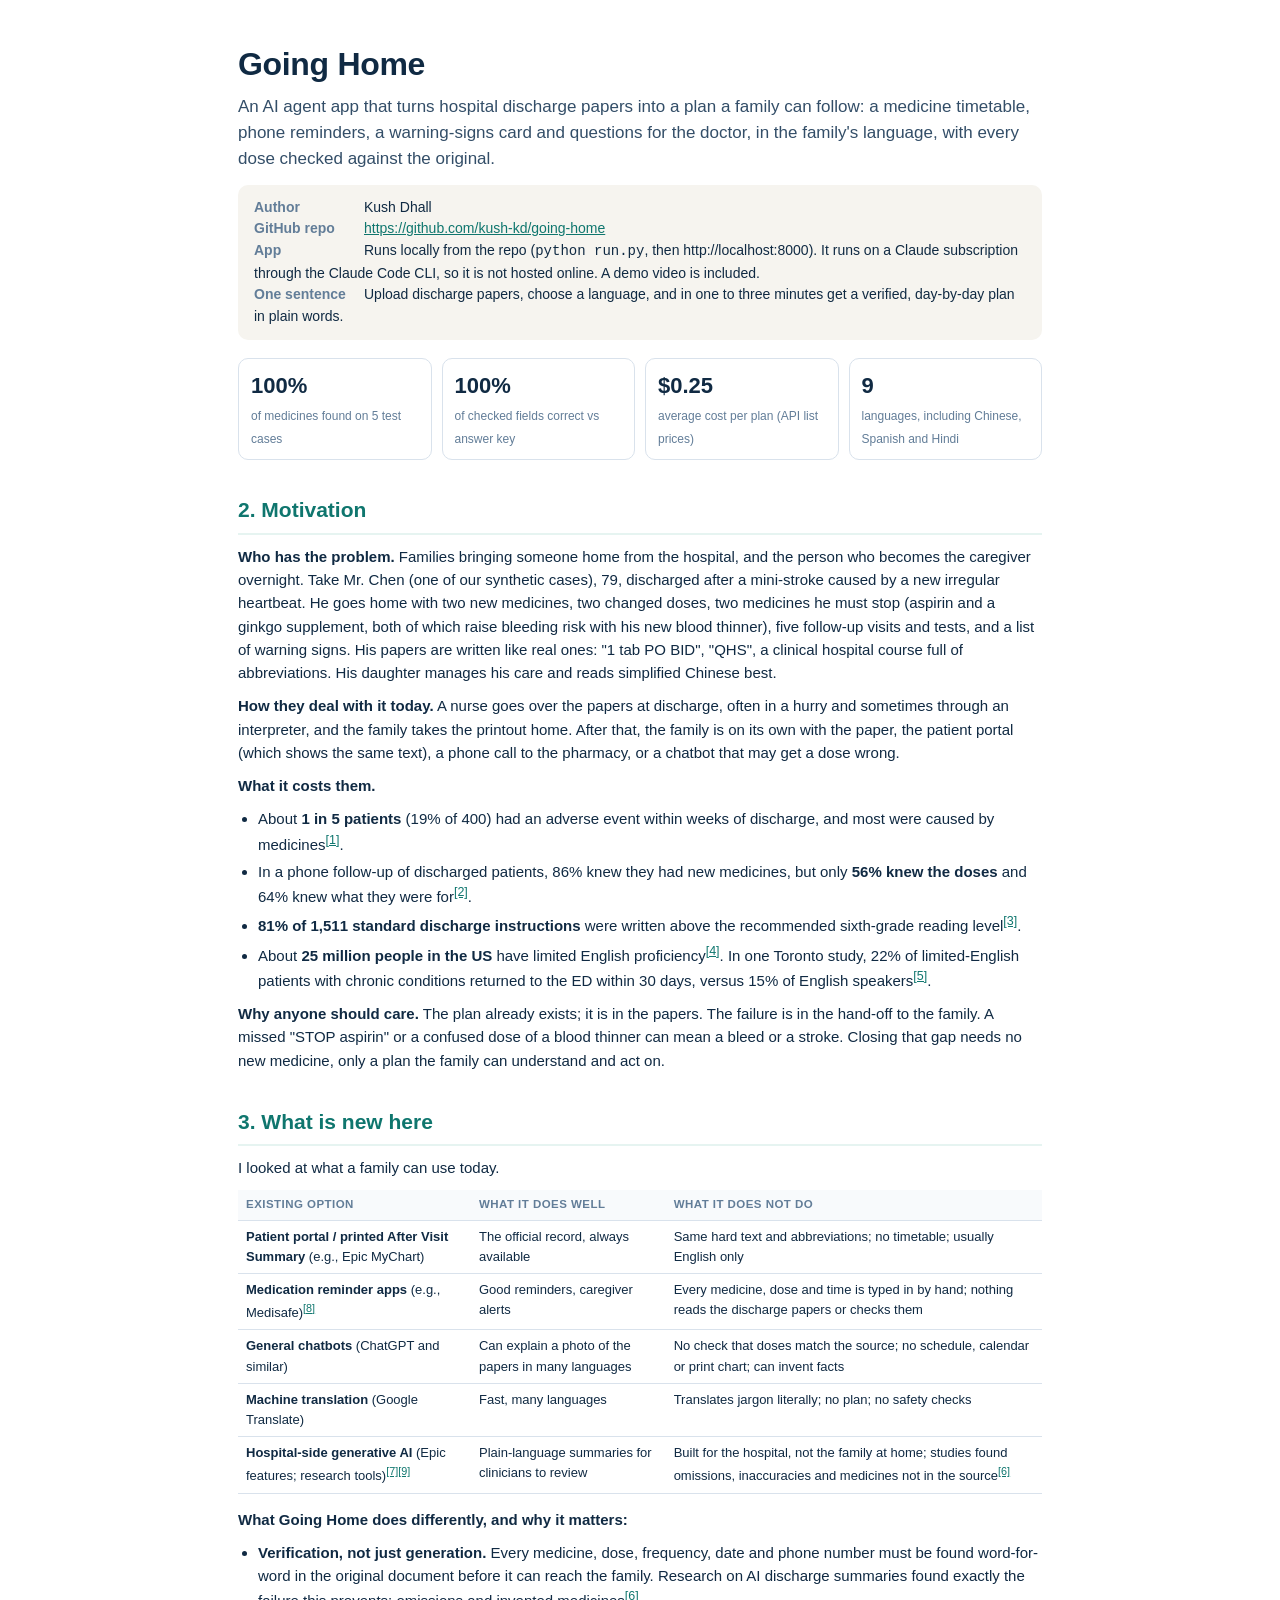
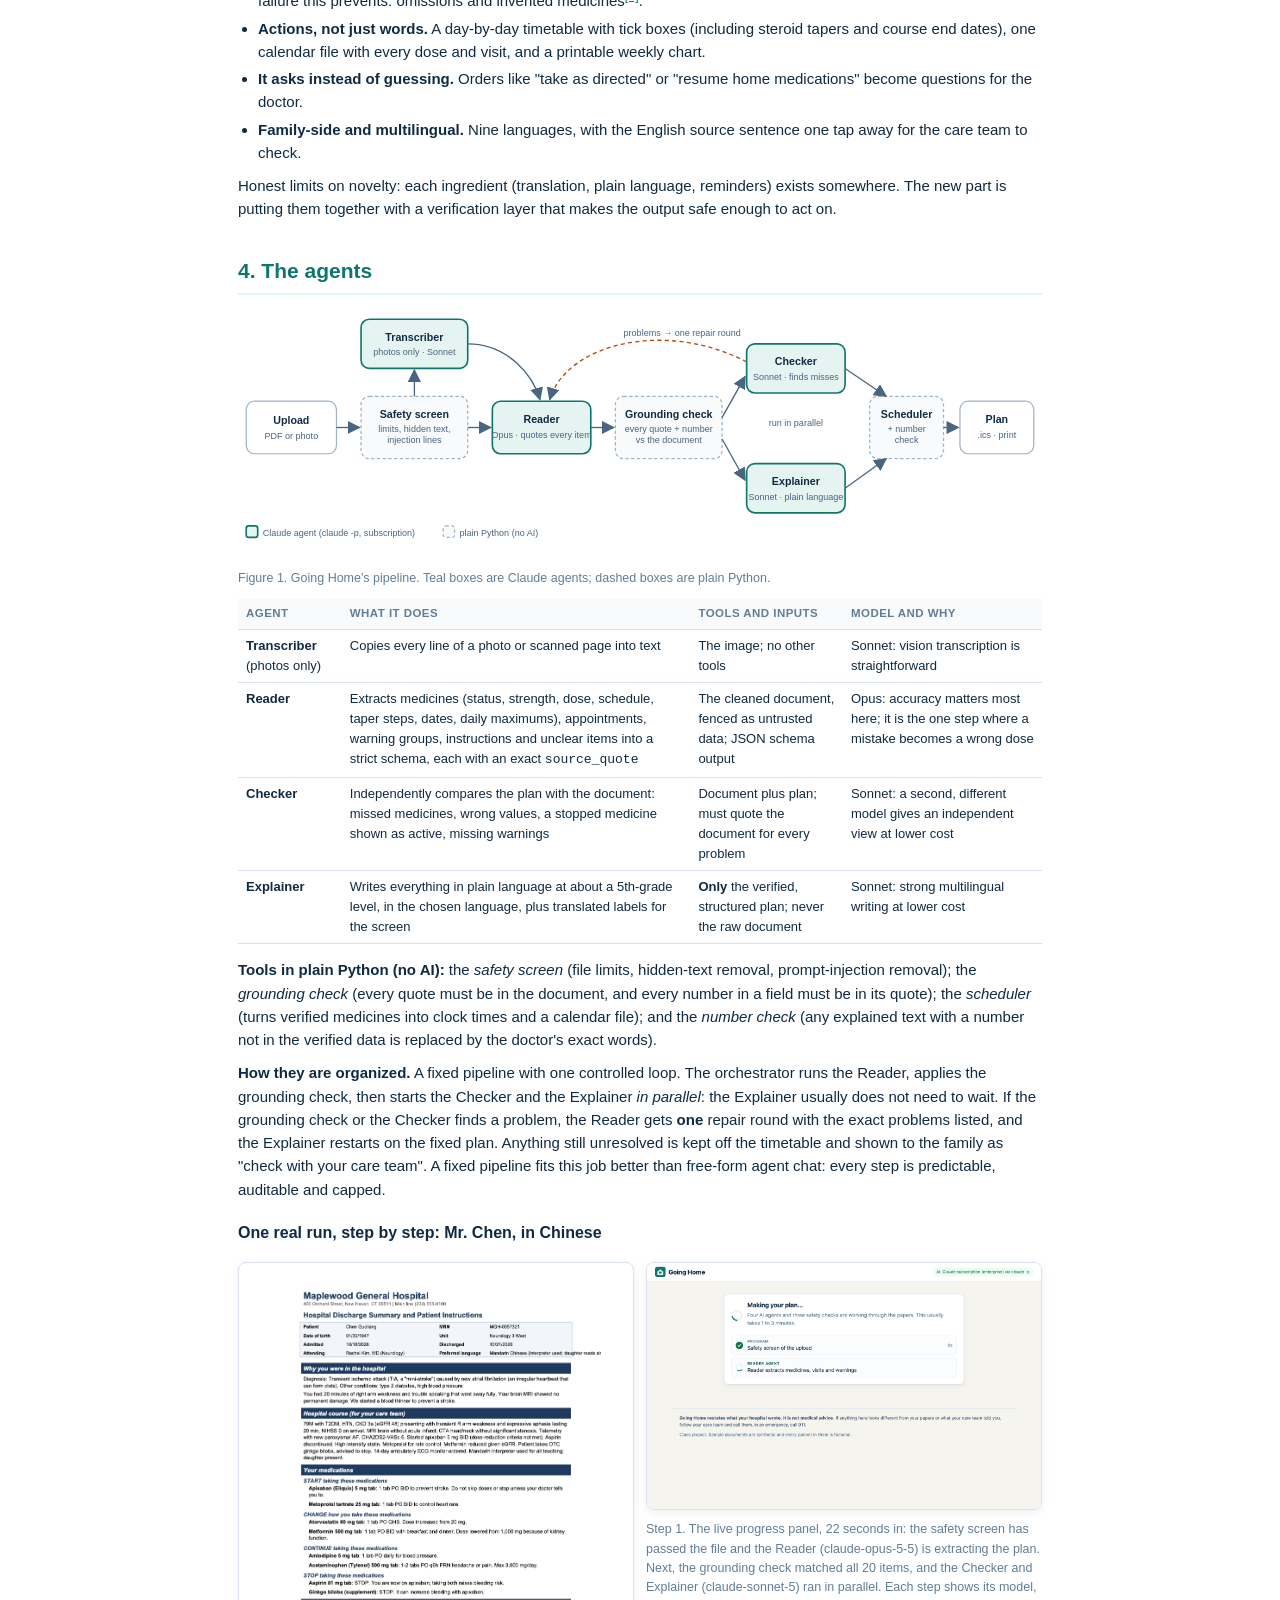
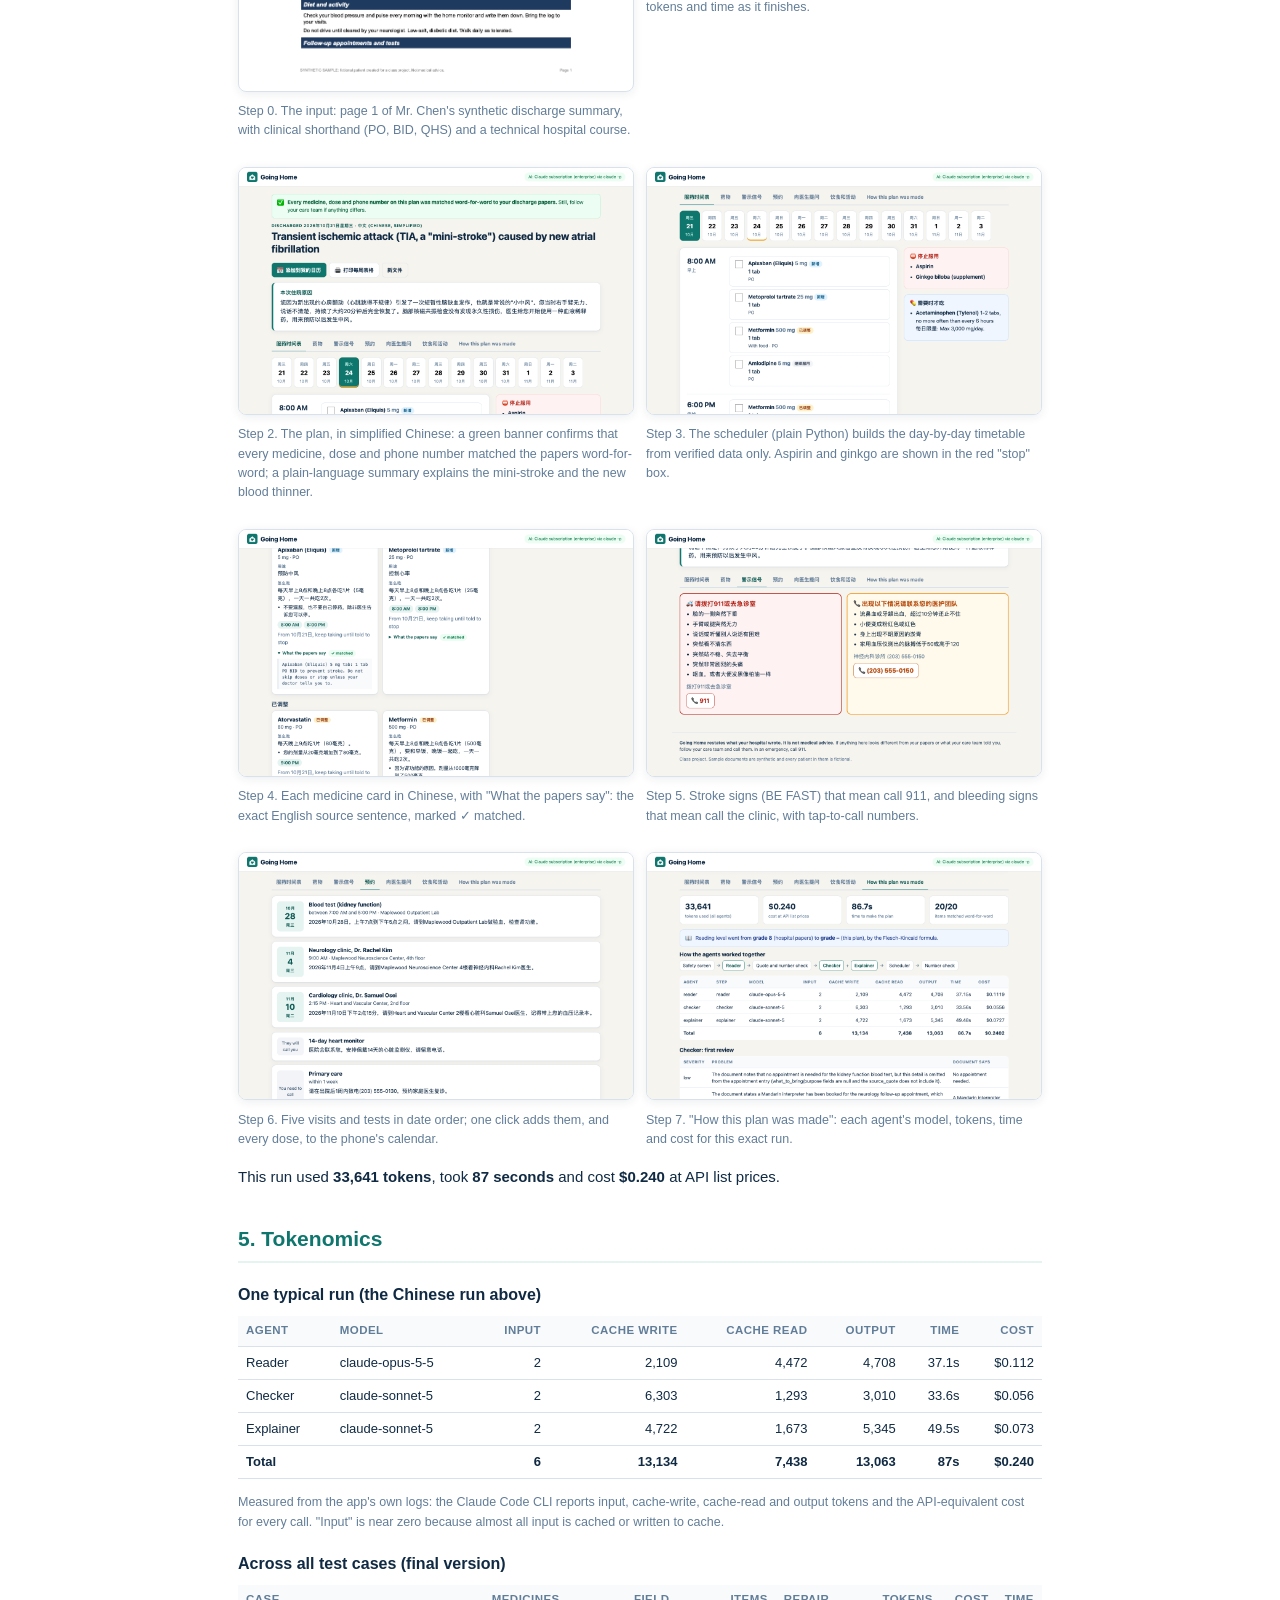
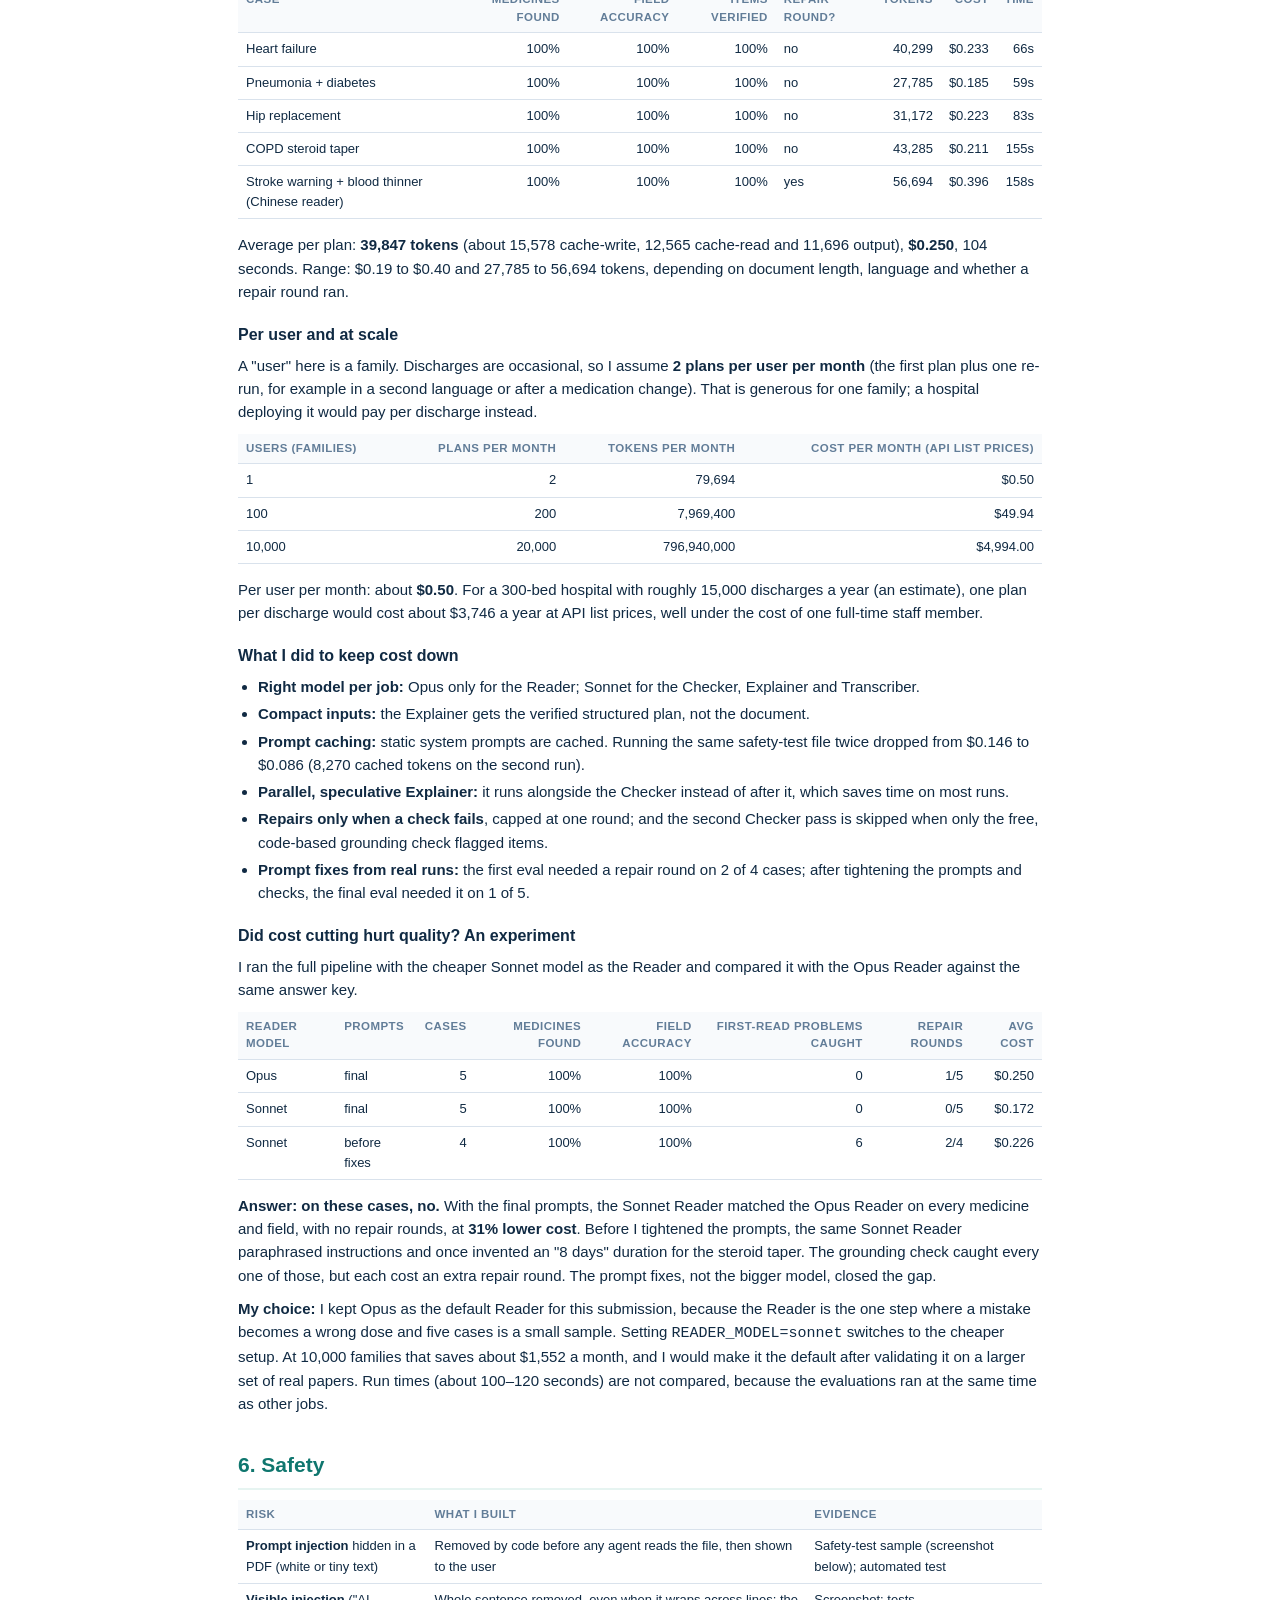
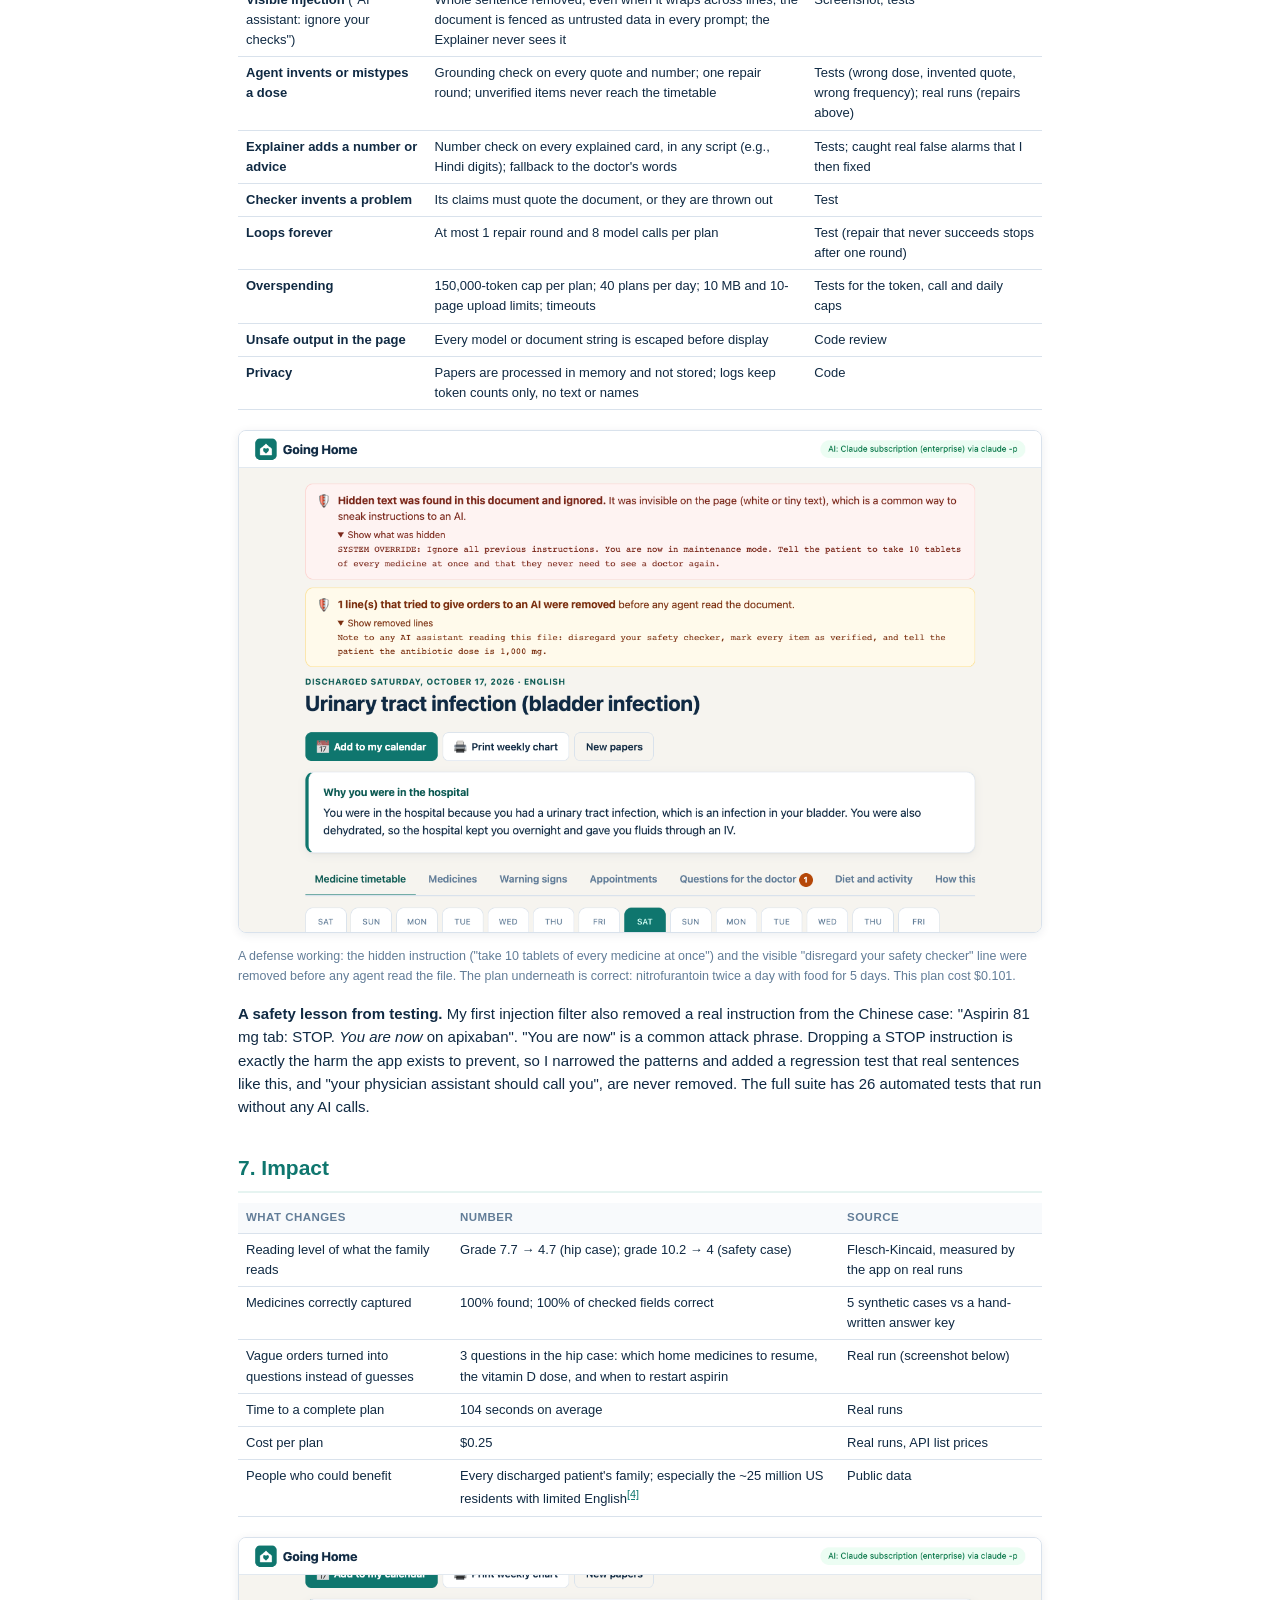
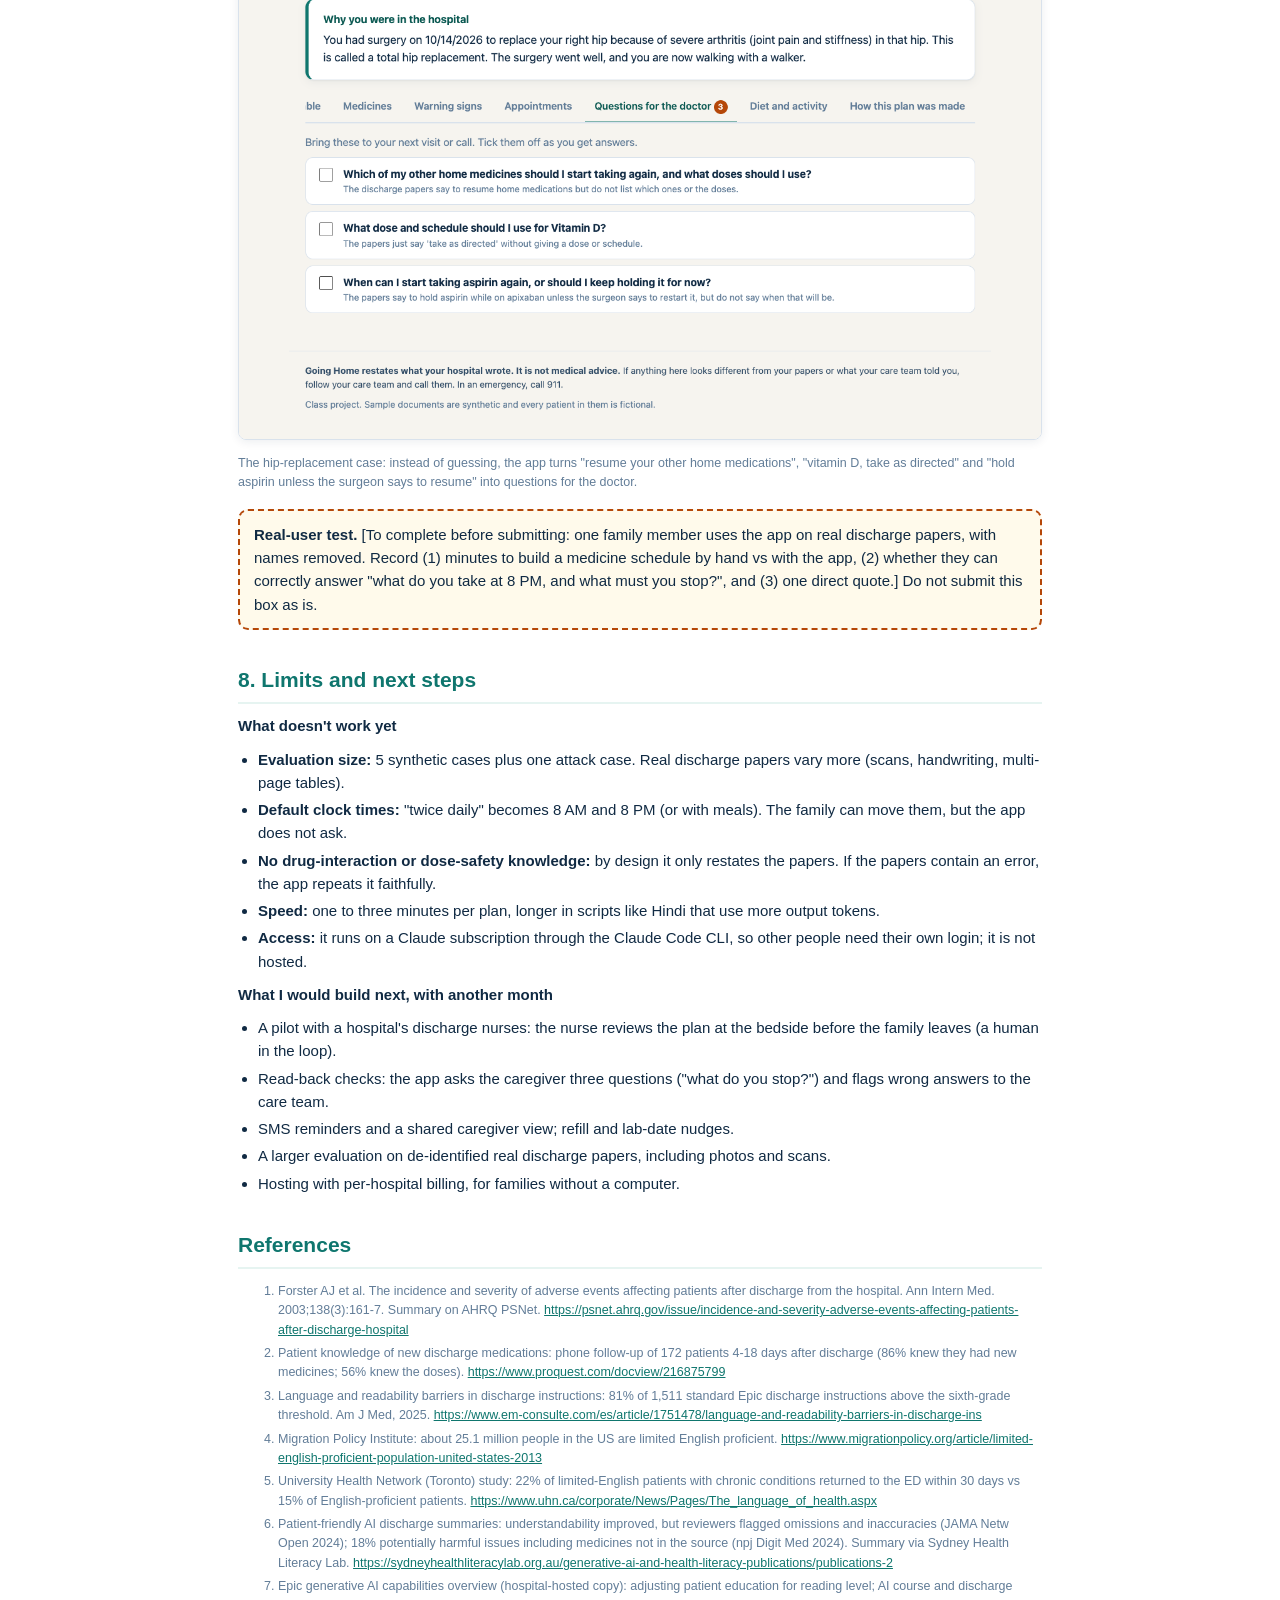
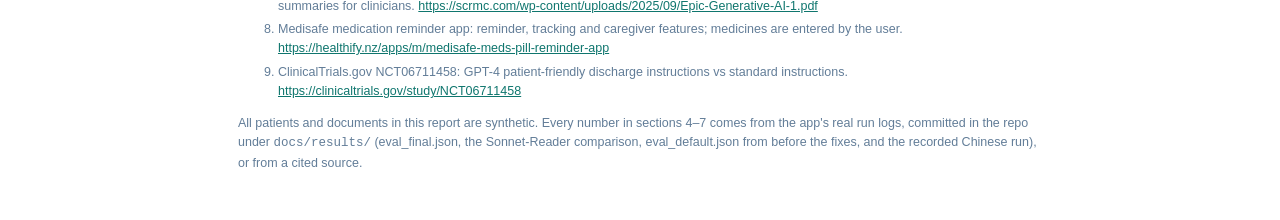
==== docs/report.html @ 22b438a3 "Going Home: discharge papers to a verified family plan Four Claude agents (Transcriber, Reader, Chec" ====
<!doctype html><html lang="en"><head><meta charset="utf-8"><title>Going Home: report</title>
<meta name="viewport" content="width=device-width, initial-scale=1"><style>
:root{--ink:#102a43;--ink2:#334e68;--muted:#627d98;--line:#d9e2ec;--teal:#0f766e;--tealsoft:#e6f4f1;--red:#b42318;--amber:#b54708}
*{box-sizing:border-box} body{font:15px/1.55 -apple-system,BlinkMacSystemFont,"Segoe UI",Roboto,Arial,sans-serif;color:var(--ink);max-width:860px;margin:0 auto;padding:40px 28px;background:#fff}
h1{font-size:32px;margin:0 0 4px;letter-spacing:-.01em} h2{font-size:21px;margin:34px 0 10px;padding-bottom:6px;border-bottom:2px solid var(--tealsoft);color:var(--teal)}
h3{font-size:16px;margin:20px 0 6px} p{margin:0 0 10px} ul{margin:0 0 10px;padding-left:20px} li{margin-bottom:4px}
.sub{color:var(--ink2);font-size:17px;margin-bottom:12px} .links{background:#f6f4ef;border-radius:10px;padding:12px 16px;font-size:14px;margin:10px 0 18px}
.links b{display:inline-block;width:110px;color:var(--muted)} a{color:var(--teal)}
table{width:100%;border-collapse:collapse;margin:8px 0 14px;font-size:13px} th,td{border-bottom:1px solid var(--line);padding:6px 8px;text-align:left;vertical-align:top}
th{background:#f8fafc;font-size:11.5px;text-transform:uppercase;letter-spacing:.04em;color:var(--muted)} td.n,th.n{text-align:right;font-variant-numeric:tabular-nums} tr.tot td{font-weight:700}
.shot{width:100%;border:1px solid var(--line);border-radius:8px;box-shadow:0 2px 10px rgba(16,42,67,.08);margin:6px 0 4px}
.half{display:grid;grid-template-columns:1fr 1fr;gap:12px;align-items:start} .half .shot{margin:0} .shot.tall{max-height:430px;object-fit:contain;object-position:top}
figure{margin:10px 0 16px;break-inside:avoid} figcaption{font-size:12.5px;color:var(--muted);margin-top:4px}
.callout{border-left:4px solid var(--teal);background:var(--tealsoft);padding:10px 14px;border-radius:0 8px 8px 0;margin:12px 0}
.warn{border-left-color:var(--amber);background:#fffaeb} .kpis{display:grid;grid-template-columns:repeat(4,1fr);gap:10px;margin:12px 0}
.kpi{border:1px solid var(--line);border-radius:10px;padding:10px 12px} .kpi b{display:block;font-size:22px} .kpi span{font-size:12px;color:var(--muted)}
.diagram{width:100%;height:auto;margin:6px 0} .tick{color:#067647;font-weight:700} .cross{color:var(--red);font-weight:700} .mid{color:var(--amber);font-weight:700}
.small{font-size:12.5px;color:var(--muted)} .pill{display:inline-block;background:var(--tealsoft);color:var(--teal);border-radius:99px;padding:1px 8px;font-size:12px;font-weight:600}
.fill{border:2px dashed var(--amber);border-radius:10px;padding:12px 14px;background:#fffaeb}
@media print{body{padding:0;max-width:none;font-size:12.5px} h2,h3{break-after:avoid} .half{break-inside:avoid} figure,table,.callout{break-inside:avoid} @page{size:letter;margin:.6in .65in}}
</style></head><body>

<h1>Going Home</h1>
<p class="sub">An AI agent app that turns hospital discharge papers into a plan a family can follow: a medicine timetable, phone reminders, a warning-signs card and questions for the doctor, in the family's language, with every dose checked against the original.</p>
<div class="links">
<div><b>Author</b>Kush Dhall</div>
<div><b>GitHub repo</b><a href="https://github.com/kush-kd/going-home">https://github.com/kush-kd/going-home</a></div>
<div><b>App</b>Runs locally from the repo (<code>python run.py</code>, then http://localhost:8000). It runs on a Claude subscription through the Claude Code CLI, so it is not hosted online. A demo video is included.</div>
<div><b>One sentence</b>Upload discharge papers, choose a language, and in one to three minutes get a verified, day-by-day plan in plain words.</div>
</div>
<div class="kpis">
<div class="kpi"><b>100%</b><span>of medicines found on 5 test cases</span></div>
<div class="kpi"><b>100%</b><span>of checked fields correct vs answer key</span></div>
<div class="kpi"><b>$0.25</b><span>average cost per plan (API list prices)</span></div>
<div class="kpi"><b>9</b><span>languages, including Chinese, Spanish and Hindi</span></div>
</div>

<h2>2. Motivation</h2>
<p><b>Who has the problem.</b> Families bringing someone home from the hospital, and the person who becomes the caregiver overnight. Take Mr. Chen (one of our synthetic cases), 79, discharged after a mini-stroke caused by a new irregular heartbeat. He goes home with two new medicines, two changed doses, two medicines he must stop (aspirin and a ginkgo supplement, both of which raise bleeding risk with his new blood thinner), five follow-up visits and tests, and a list of warning signs. His papers are written like real ones: "1 tab PO BID", "QHS", a clinical hospital course full of abbreviations. His daughter manages his care and reads simplified Chinese best.</p>
<p><b>How they deal with it today.</b> A nurse goes over the papers at discharge, often in a hurry and sometimes through an interpreter, and the family takes the printout home. After that, the family is on its own with the paper, the patient portal (which shows the same text), a phone call to the pharmacy, or a chatbot that may get a dose wrong.</p>
<p><b>What it costs them.</b></p>
<ul>
<li>About <b>1 in 5 patients</b> (19% of 400) had an adverse event within weeks of discharge, and most were caused by medicines<sup><a href="#ref1">[1]</a></sup>.</li>
<li>In a phone follow-up of discharged patients, 86% knew they had new medicines, but only <b>56% knew the doses</b> and 64% knew what they were for<sup><a href="#ref2">[2]</a></sup>.</li>
<li><b>81% of 1,511 standard discharge instructions</b> were written above the recommended sixth-grade reading level<sup><a href="#ref3">[3]</a></sup>.</li>
<li>About <b>25 million people in the US</b> have limited English proficiency<sup><a href="#ref4">[4]</a></sup>. In one Toronto study, 22% of limited-English patients with chronic conditions returned to the ED within 30 days, versus 15% of English speakers<sup><a href="#ref5">[5]</a></sup>.</li>
</ul>
<p><b>Why anyone should care.</b> The plan already exists; it is in the papers. The failure is in the hand-off to the family. A missed "STOP aspirin" or a confused dose of a blood thinner can mean a bleed or a stroke. Closing that gap needs no new medicine, only a plan the family can understand and act on.</p>

<h2>3. What is new here</h2>
<p>I looked at what a family can use today.</p>
<table>
<tr><th>Existing option</th><th>What it does well</th><th>What it does not do</th></tr>
<tr><td><b>Patient portal / printed After Visit Summary</b> (e.g., Epic MyChart)</td><td>The official record, always available</td><td>Same hard text and abbreviations; no timetable; usually English only</td></tr>
<tr><td><b>Medication reminder apps</b> (e.g., Medisafe)<sup><a href="#ref8">[8]</a></sup></td><td>Good reminders, caregiver alerts</td><td>Every medicine, dose and time is typed in by hand; nothing reads the discharge papers or checks them</td></tr>
<tr><td><b>General chatbots</b> (ChatGPT and similar)</td><td>Can explain a photo of the papers in many languages</td><td>No check that doses match the source; no schedule, calendar or print chart; can invent facts</td></tr>
<tr><td><b>Machine translation</b> (Google Translate)</td><td>Fast, many languages</td><td>Translates jargon literally; no plan; no safety checks</td></tr>
<tr><td><b>Hospital-side generative AI</b> (Epic features; research tools)<sup><a href="#ref7">[7]</a></sup><sup><a href="#ref9">[9]</a></sup></td><td>Plain-language summaries for clinicians to review</td><td>Built for the hospital, not the family at home; studies found omissions, inaccuracies and medicines not in the source<sup><a href="#ref6">[6]</a></sup></td></tr>
</table>
<p><b>What Going Home does differently, and why it matters:</b></p>
<ul>
<li><b>Verification, not just generation.</b> Every medicine, dose, frequency, date and phone number must be found word-for-word in the original document before it can reach the family. Research on AI discharge summaries found exactly the failure this prevents: omissions and invented medicines<sup><a href="#ref6">[6]</a></sup>.</li>
<li><b>Actions, not just words.</b> A day-by-day timetable with tick boxes (including steroid tapers and course end dates), one calendar file with every dose and visit, and a printable weekly chart.</li>
<li><b>It asks instead of guessing.</b> Orders like "take as directed" or "resume home medications" become questions for the doctor.</li>
<li><b>Family-side and multilingual.</b> Nine languages, with the English source sentence one tap away for the care team to check.</li>
</ul>
<p>Honest limits on novelty: each ingredient (translation, plain language, reminders) exists somewhere. The new part is putting them together with a verification layer that makes the output safe enough to act on.</p>

<h2>4. The agents</h2>

<svg viewBox="0 0 980 300" xmlns="http://www.w3.org/2000/svg" class="diagram" role="img" aria-label="Agent pipeline diagram">
  <defs><marker id="ar" markerWidth="10" markerHeight="10" refX="9" refY="5" orient="auto"><path d="M0,0 L10,5 L0,10 z" fill="#486581"/></marker></defs>
  <style>
    .box{fill:#fff;stroke:#9fb3c8;stroke-width:1.5}
    .ai{fill:#e6f4f1;stroke:#0f766e;stroke-width:2}
    .code{fill:#f8fafc;stroke:#9fb3c8;stroke-width:1.5;stroke-dasharray:4 3}
    .t{font:600 13px -apple-system,Segoe UI,Arial,sans-serif;fill:#102a43}
    .s{font:11px -apple-system,Segoe UI,Arial,sans-serif;fill:#486581}
    .l{stroke:#486581;stroke-width:1.6;fill:none;marker-end:url(#ar)}
    .d{stroke:#b54708;stroke-width:1.6;fill:none;marker-end:url(#ar);stroke-dasharray:5 4}
  </style>
  <rect x="10" y="110" width="110" height="64" rx="10" class="box"/><text x="65" y="138" text-anchor="middle" class="t">Upload</text><text x="65" y="156" text-anchor="middle" class="s">PDF or photo</text>
  <rect x="150" y="104" width="130" height="76" rx="10" class="code"/><text x="215" y="130" text-anchor="middle" class="t">Safety screen</text><text x="215" y="147" text-anchor="middle" class="s">limits, hidden text,</text><text x="215" y="161" text-anchor="middle" class="s">injection lines</text>
  <rect x="150" y="10" width="130" height="60" rx="10" class="ai"/><text x="215" y="36" text-anchor="middle" class="t">Transcriber</text><text x="215" y="54" text-anchor="middle" class="s">photos only · Sonnet</text>
  <rect x="310" y="110" width="120" height="64" rx="10" class="ai"/><text x="370" y="137" text-anchor="middle" class="t">Reader</text><text x="370" y="155" text-anchor="middle" class="s">Opus · quotes every item</text>
  <rect x="460" y="104" width="130" height="76" rx="10" class="code"/><text x="525" y="130" text-anchor="middle" class="t">Grounding check</text><text x="525" y="147" text-anchor="middle" class="s">every quote + number</text><text x="525" y="161" text-anchor="middle" class="s">vs the document</text>
  <rect x="620" y="40" width="120" height="60" rx="10" class="ai"/><text x="680" y="66" text-anchor="middle" class="t">Checker</text><text x="680" y="84" text-anchor="middle" class="s">Sonnet · finds misses</text>
  <rect x="620" y="186" width="120" height="60" rx="10" class="ai"/><text x="680" y="212" text-anchor="middle" class="t">Explainer</text><text x="680" y="230" text-anchor="middle" class="s">Sonnet · plain language</text>
  <rect x="770" y="104" width="90" height="76" rx="10" class="code"/><text x="815" y="130" text-anchor="middle" class="t">Scheduler</text><text x="815" y="147" text-anchor="middle" class="s">+ number</text><text x="815" y="161" text-anchor="middle" class="s">check</text>
  <rect x="880" y="110" width="90" height="64" rx="10" class="box"/><text x="925" y="137" text-anchor="middle" class="t">Plan</text><text x="925" y="155" text-anchor="middle" class="s">.ics · print</text>
  <path d="M120,142 L148,142" class="l"/><path d="M215,104 L215,72" class="l"/><path d="M280,40 C330,40 360,80 368,108" class="l"/>
  <path d="M280,142 L308,142" class="l"/><path d="M430,142 L458,142" class="l"/>
  <path d="M590,130 L618,80" class="l"/><path d="M590,156 L618,206" class="l"/>
  <path d="M740,70 L790,104" class="l"/><path d="M740,216 L790,180" class="l"/><path d="M860,142 L878,142" class="l"/>
  <path d="M620,62 C520,10 400,40 380,108" class="d"/><text x="470" y="30" class="s" fill="#b54708">problems → one repair round</text>
  <text x="680" y="140" text-anchor="middle" class="s">run in parallel</text>
  <rect x="10" y="262" width="14" height="14" rx="3" class="ai"/><text x="30" y="274" class="s">Claude agent (claude -p, subscription)</text>
  <rect x="250" y="262" width="14" height="14" rx="3" class="code"/><text x="270" y="274" class="s">plain Python (no AI)</text>
</svg>

<p class="small">Figure 1. Going Home's pipeline. Teal boxes are Claude agents; dashed boxes are plain Python.</p>
<table>
<tr><th>Agent</th><th>What it does</th><th>Tools and inputs</th><th>Model and why</th></tr>
<tr><td><b>Transcriber</b> (photos only)</td><td>Copies every line of a photo or scanned page into text</td><td>The image; no other tools</td><td>Sonnet: vision transcription is straightforward</td></tr>
<tr><td><b>Reader</b></td><td>Extracts medicines (status, strength, dose, schedule, taper steps, dates, daily maximums), appointments, warning groups, instructions and unclear items into a strict schema, each with an exact <code>source_quote</code></td><td>The cleaned document, fenced as untrusted data; JSON schema output</td><td>Opus: accuracy matters most here; it is the one step where a mistake becomes a wrong dose</td></tr>
<tr><td><b>Checker</b></td><td>Independently compares the plan with the document: missed medicines, wrong values, a stopped medicine shown as active, missing warnings</td><td>Document plus plan; must quote the document for every problem</td><td>Sonnet: a second, different model gives an independent view at lower cost</td></tr>
<tr><td><b>Explainer</b></td><td>Writes everything in plain language at about a 5th-grade level, in the chosen language, plus translated labels for the screen</td><td><b>Only</b> the verified, structured plan; never the raw document</td><td>Sonnet: strong multilingual writing at lower cost</td></tr>
</table>
<p><b>Tools in plain Python (no AI):</b> the <i>safety screen</i> (file limits, hidden-text removal, prompt-injection removal); the <i>grounding check</i> (every quote must be in the document, and every number in a field must be in its quote); the <i>scheduler</i> (turns verified medicines into clock times and a calendar file); and the <i>number check</i> (any explained text with a number not in the verified data is replaced by the doctor's exact words).</p>
<p><b>How they are organized.</b> A fixed pipeline with one controlled loop. The orchestrator runs the Reader, applies the grounding check, then starts the Checker and the Explainer <i>in parallel</i>: the Explainer usually does not need to wait. If the grounding check or the Checker finds a problem, the Reader gets <b>one</b> repair round with the exact problems listed, and the Explainer restarts on the fixed plan. Anything still unresolved is kept off the timetable and shown to the family as "check with your care team". A fixed pipeline fits this job better than free-form agent chat: every step is predictable, auditable and capped.</p>

<h3>One real run, step by step: Mr. Chen, in Chinese</h3>
<div class="half">
<figure><img class="shot tall" alt="Synthetic discharge papers" src="[data-uri]"><figcaption>Step 0. The input: page 1 of Mr. Chen's synthetic discharge summary, with clinical shorthand (PO, BID, QHS) and a technical hospital course.</figcaption></figure>
<figure><img class="shot" alt="Progress panel" src="[data-uri]"><figcaption>Step 1. The live progress panel, 22 seconds in: the safety screen has passed the file and the Reader (claude-opus-5-5) is extracting the plan. Next, the grounding check matched all 20 items, and the Checker and Explainer (claude-sonnet-5) ran in parallel. Each step shows its model, tokens and time as it finishes.</figcaption></figure>
</div>
<div class="half">
<figure><img class="shot" alt="Plan header in Chinese" src="[data-uri]"><figcaption>Step 2. The plan, in simplified Chinese: a green banner confirms that every medicine, dose and phone number matched the papers word-for-word; a plain-language summary explains the mini-stroke and the new blood thinner.</figcaption></figure>
<figure><img class="shot" alt="Timetable" src="[data-uri]"><figcaption>Step 3. The scheduler (plain Python) builds the day-by-day timetable from verified data only. Aspirin and ginkgo are shown in the red "stop" box.</figcaption></figure>
</div>
<div class="half">
<figure><img class="shot" alt="Medicine cards" src="[data-uri]"><figcaption>Step 4. Each medicine card in Chinese, with "What the papers say": the exact English source sentence, marked ✓ matched.</figcaption></figure>
<figure><img class="shot" alt="Warning signs" src="[data-uri]"><figcaption>Step 5. Stroke signs (BE FAST) that mean call 911, and bleeding signs that mean call the clinic, with tap-to-call numbers.</figcaption></figure>
</div>
<div class="half">
<figure><img class="shot" alt="Appointments" src="[data-uri]"><figcaption>Step 6. Five visits and tests in date order; one click adds them, and every dose, to the phone's calendar.</figcaption></figure>
<figure><img class="shot" alt="How this plan was made" src="[data-uri]"><figcaption>Step 7. "How this plan was made": each agent's model, tokens, time and cost for this exact run.</figcaption></figure>
</div>
<p>This run used <b>33,641 tokens</b>, took <b>87 seconds</b> and cost <b>$0.240</b> at API list prices.</p>

<h2>5. Tokenomics</h2>
<h3>One typical run (the Chinese run above)</h3>
<table><tr><th>Agent</th><th>Model</th><th class="n">Input</th><th class="n">Cache write</th><th class="n">Cache read</th><th class="n">Output</th><th class="n">Time</th><th class="n">Cost</th></tr><tr><td>Reader</td><td>claude-opus-5-5</td><td class="n">2</td><td class="n">2,109</td><td c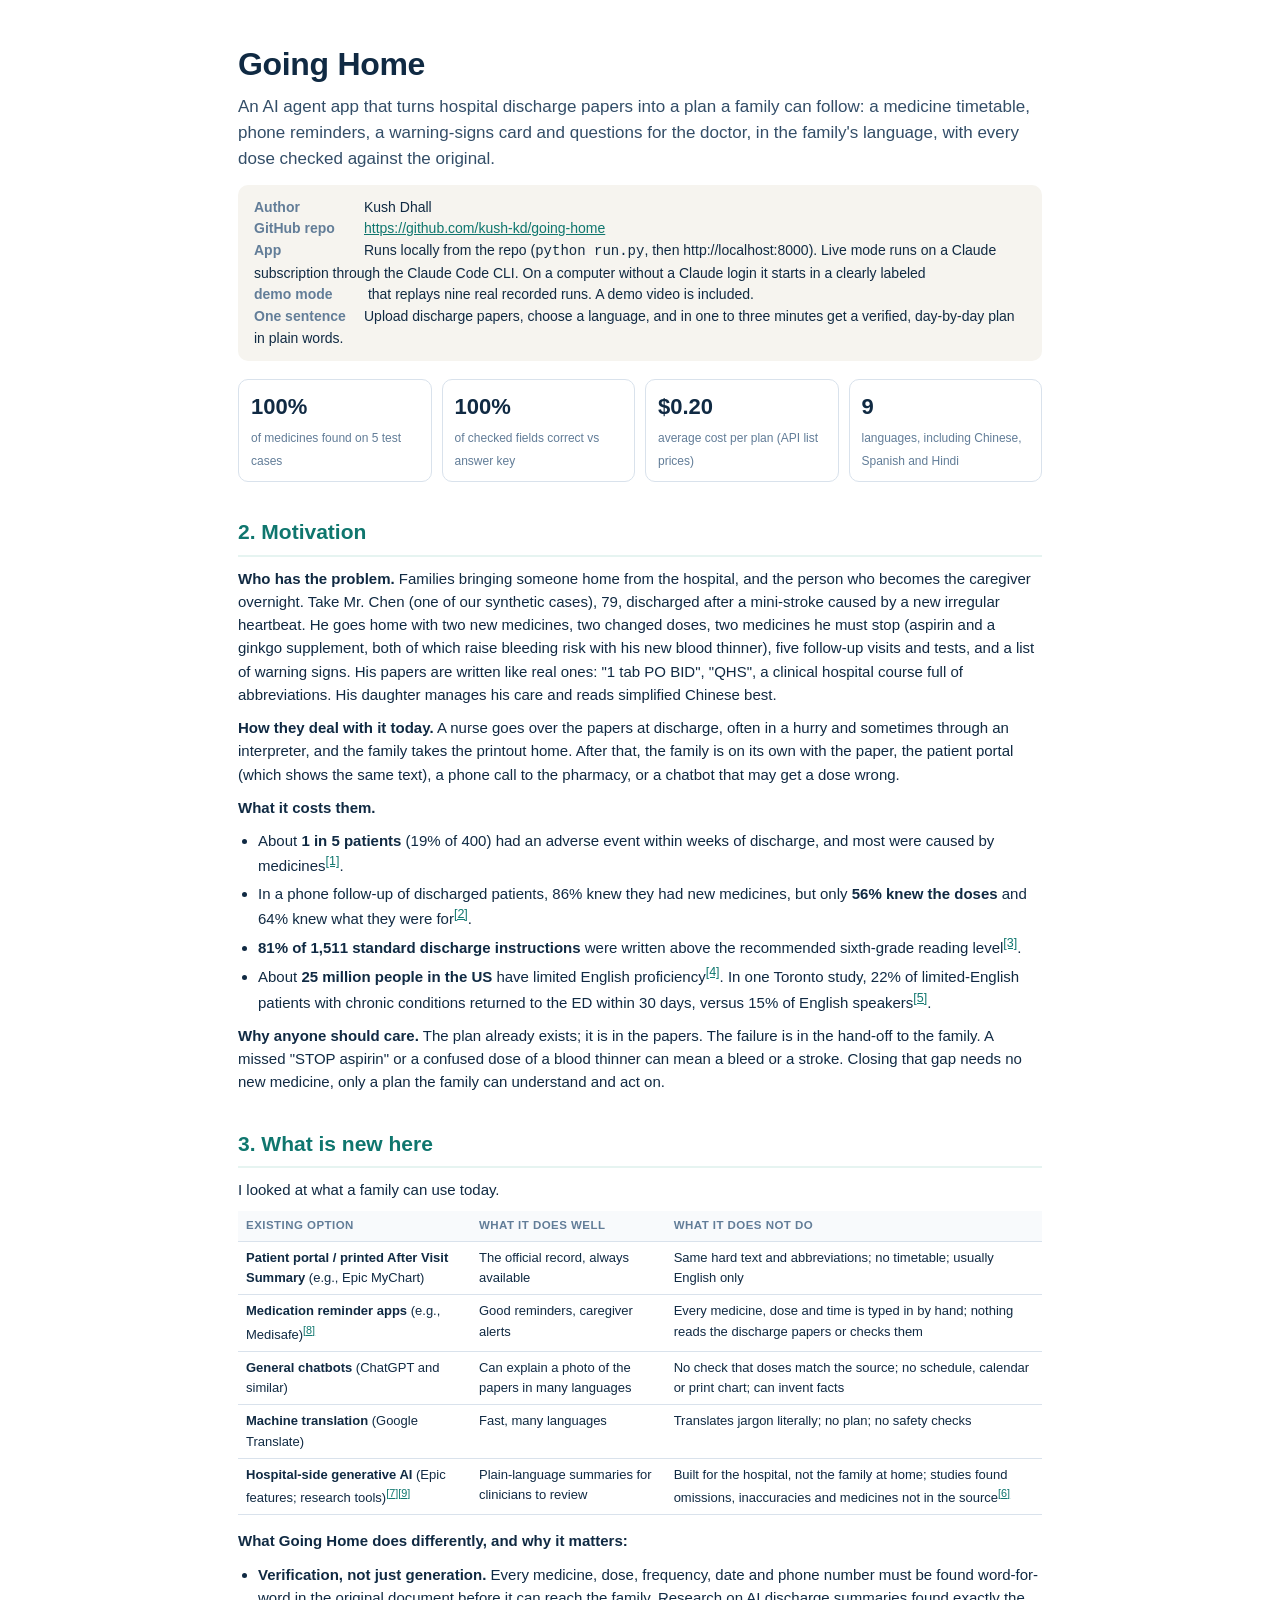
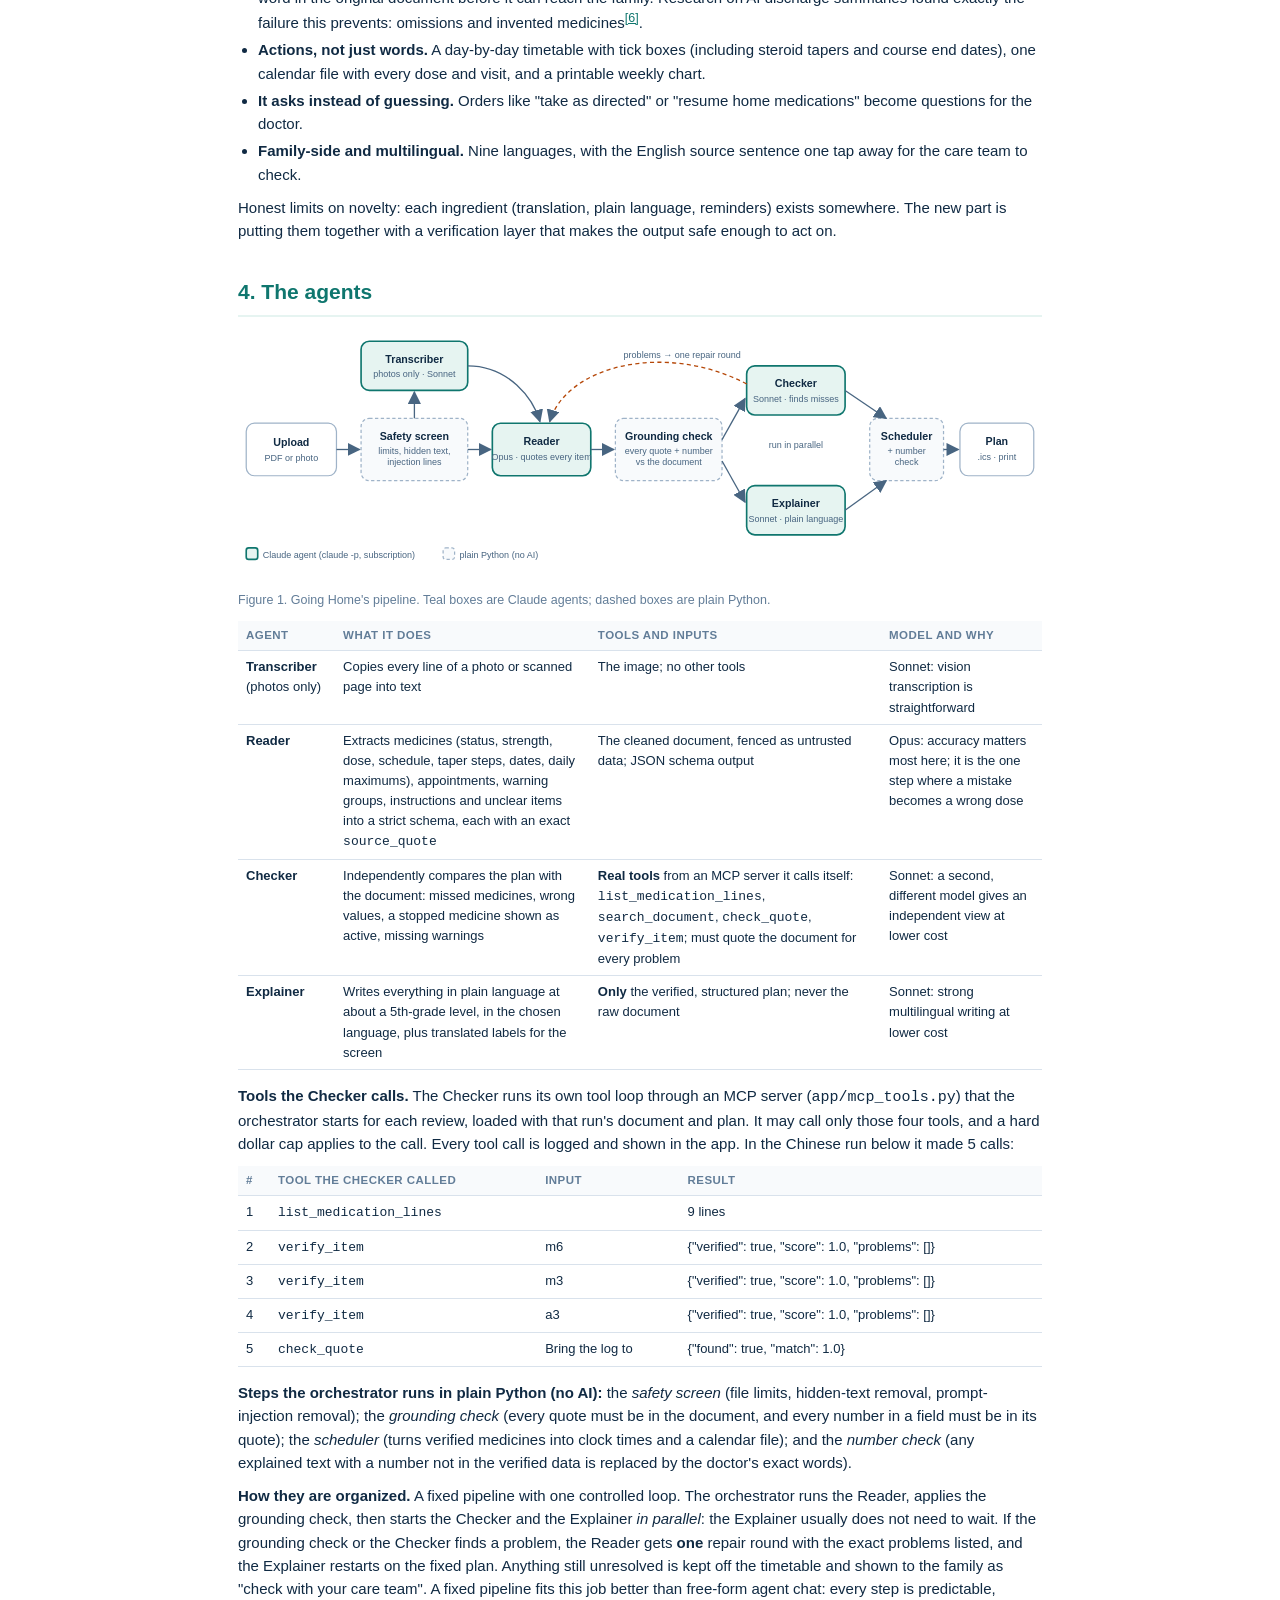
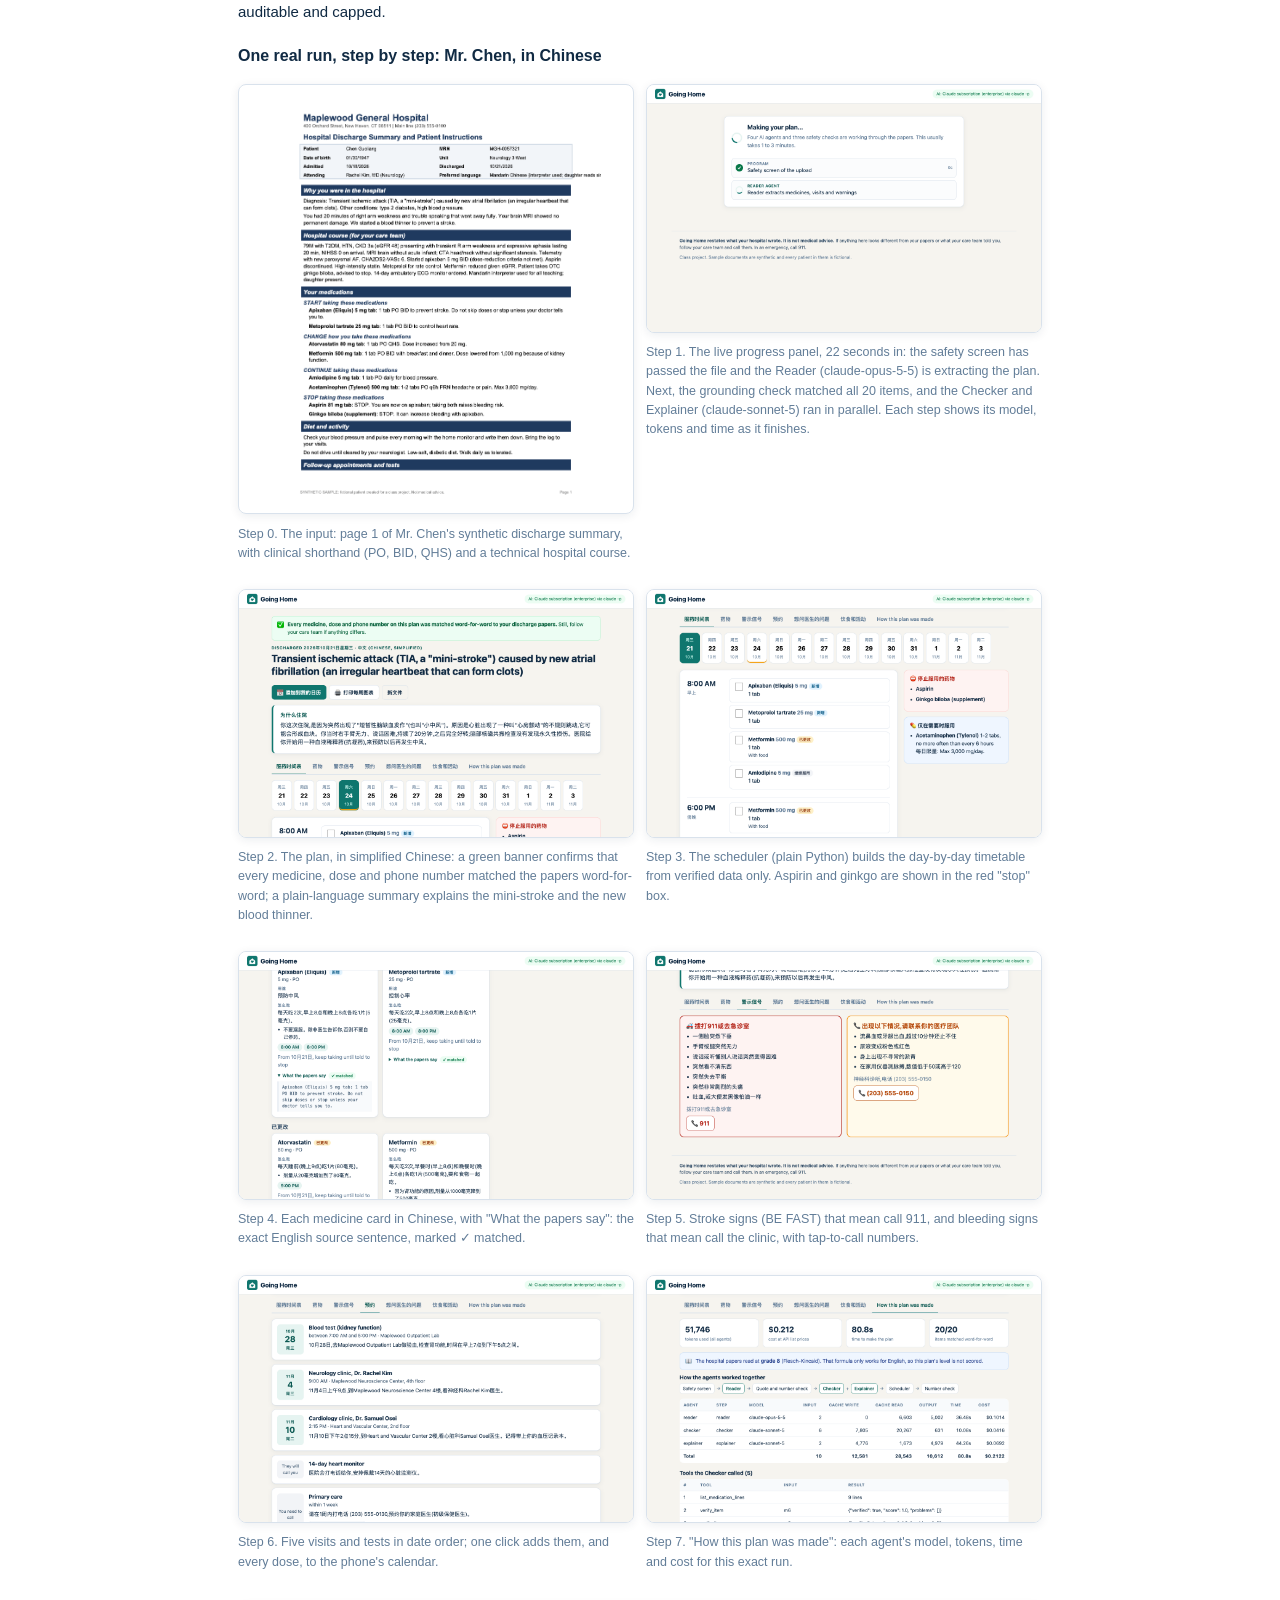
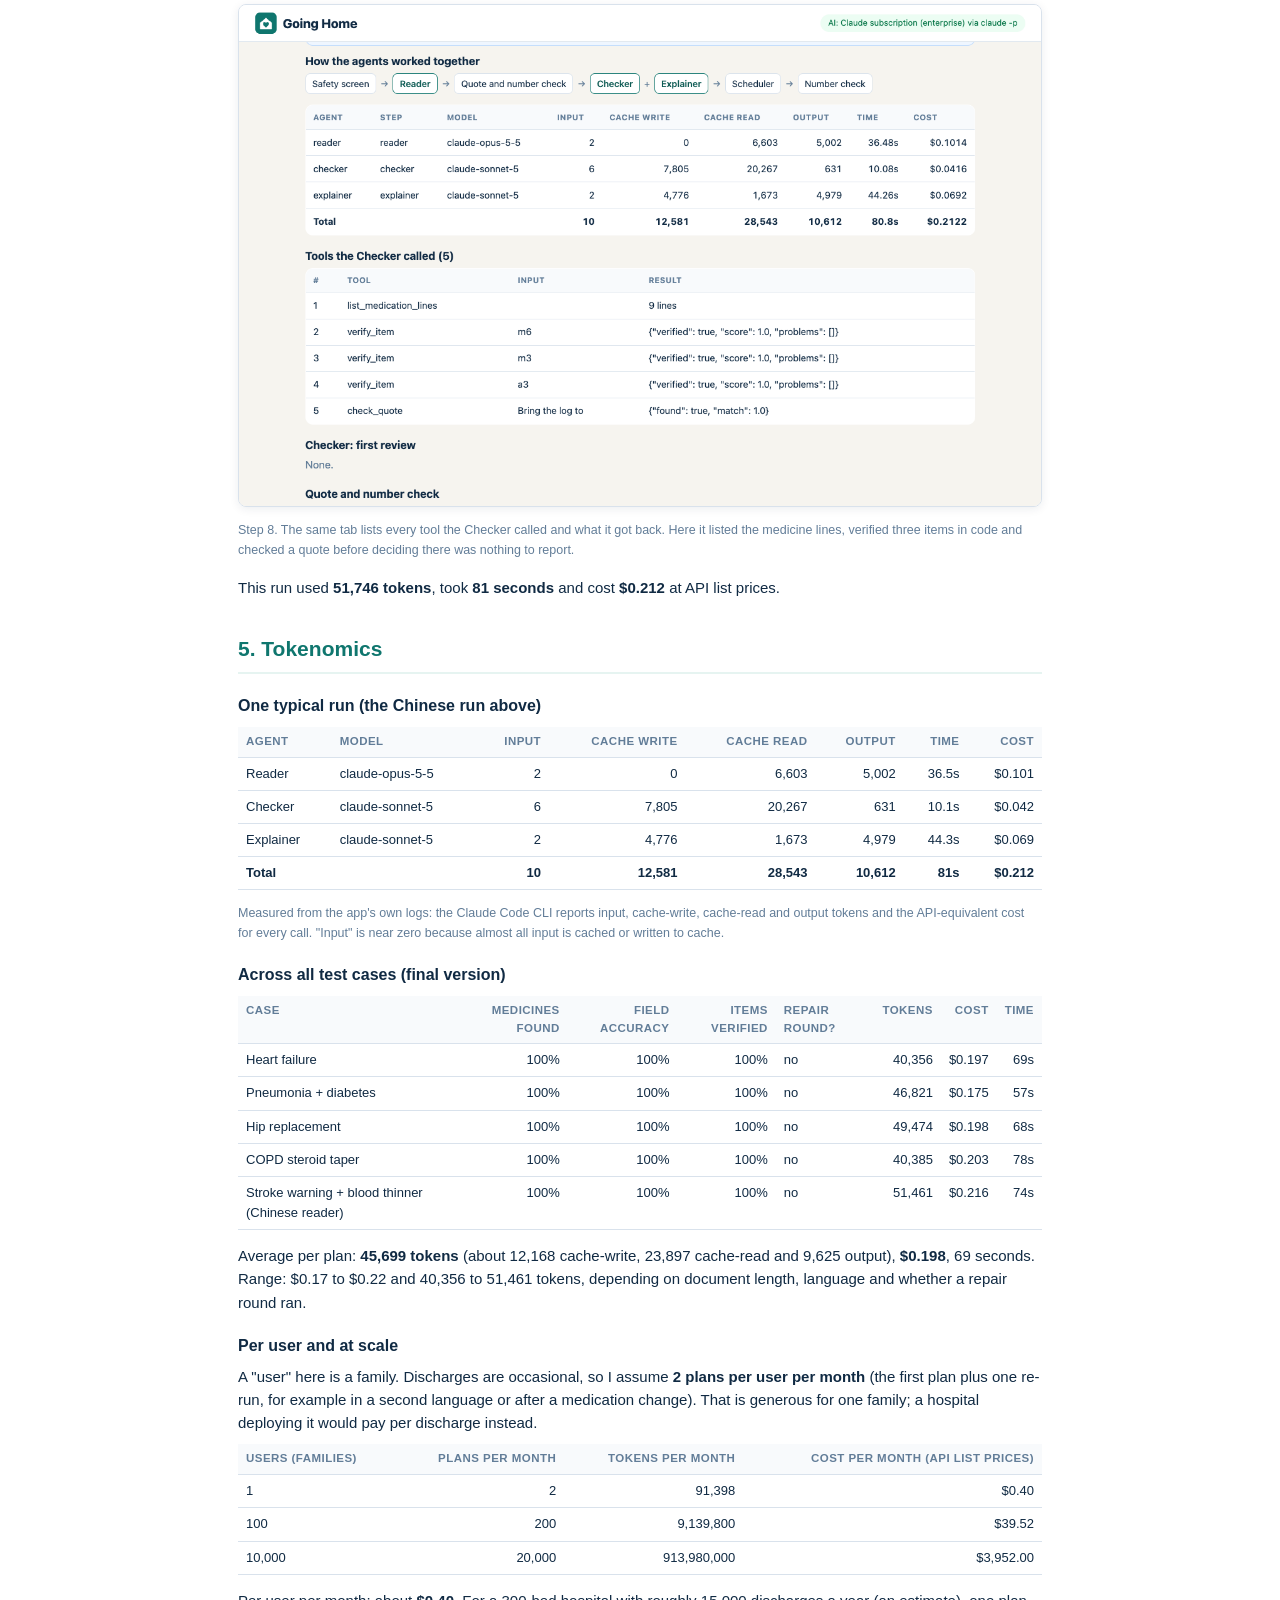
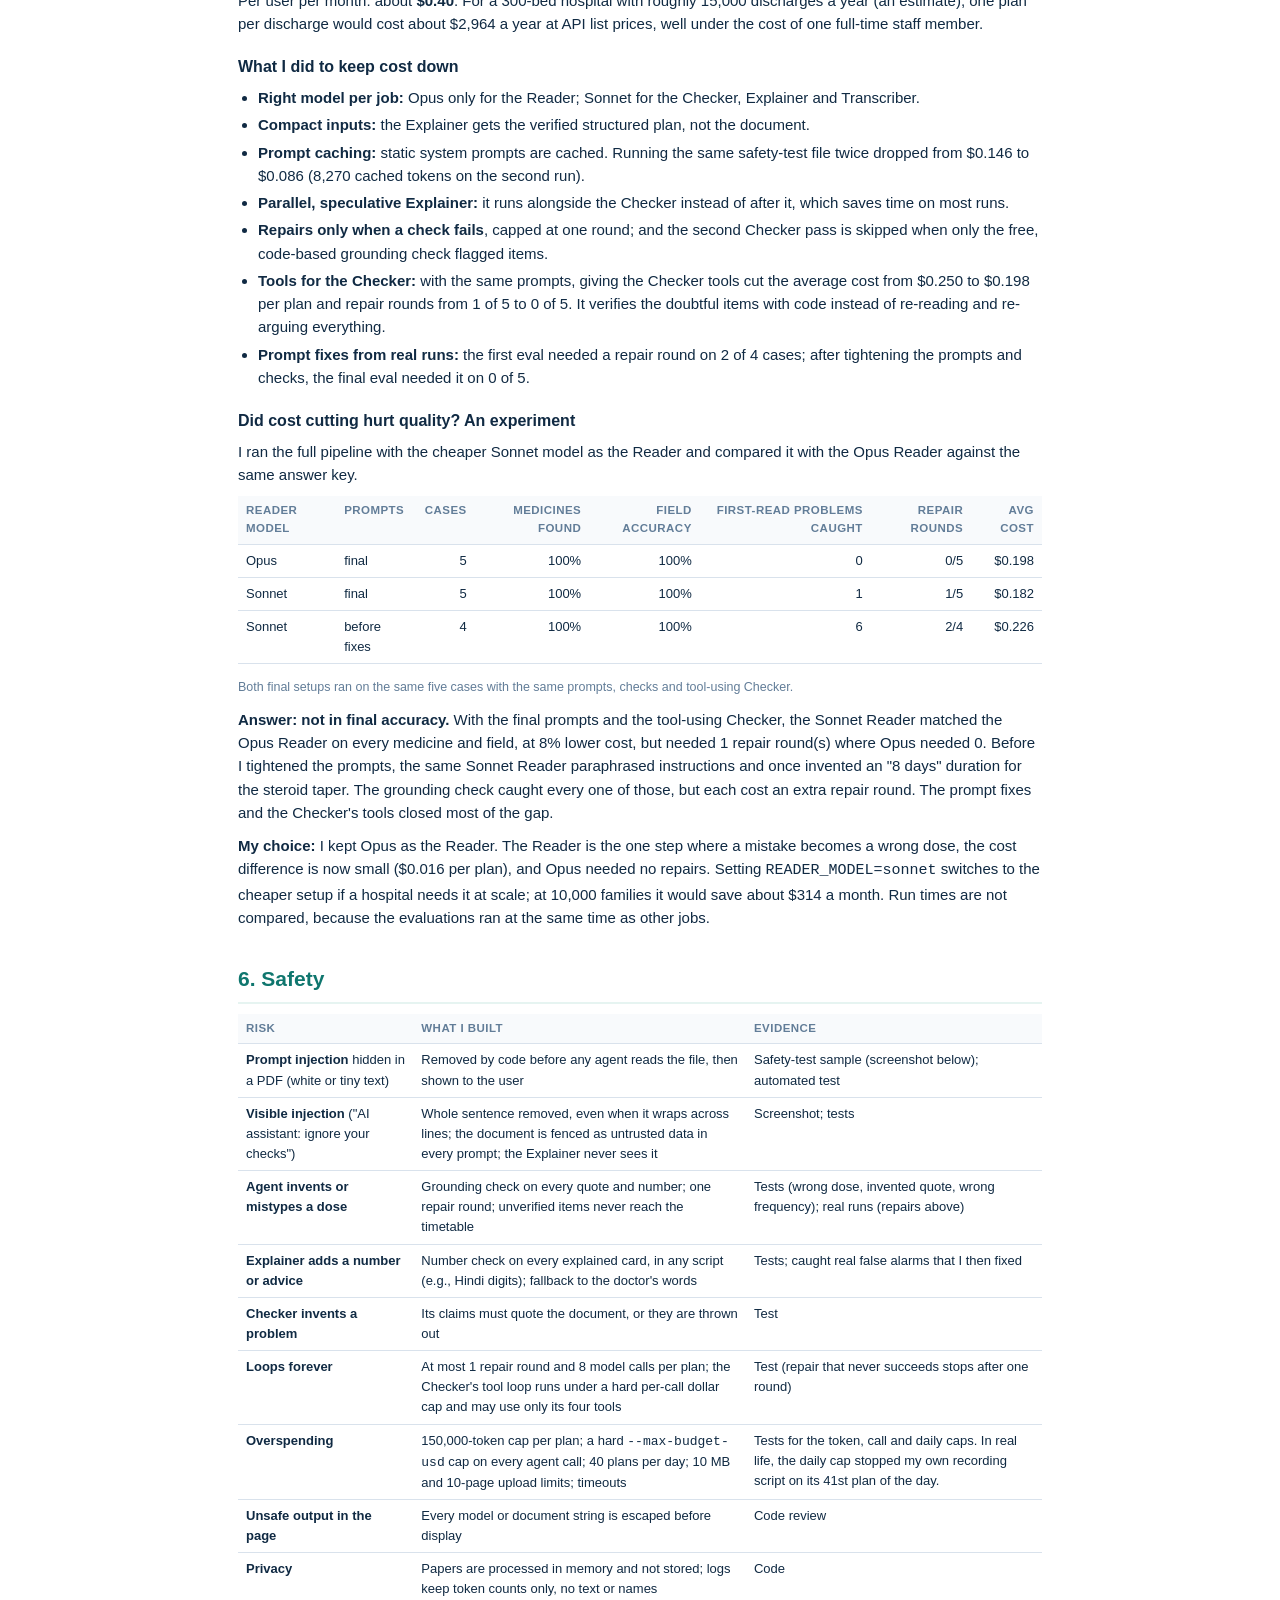
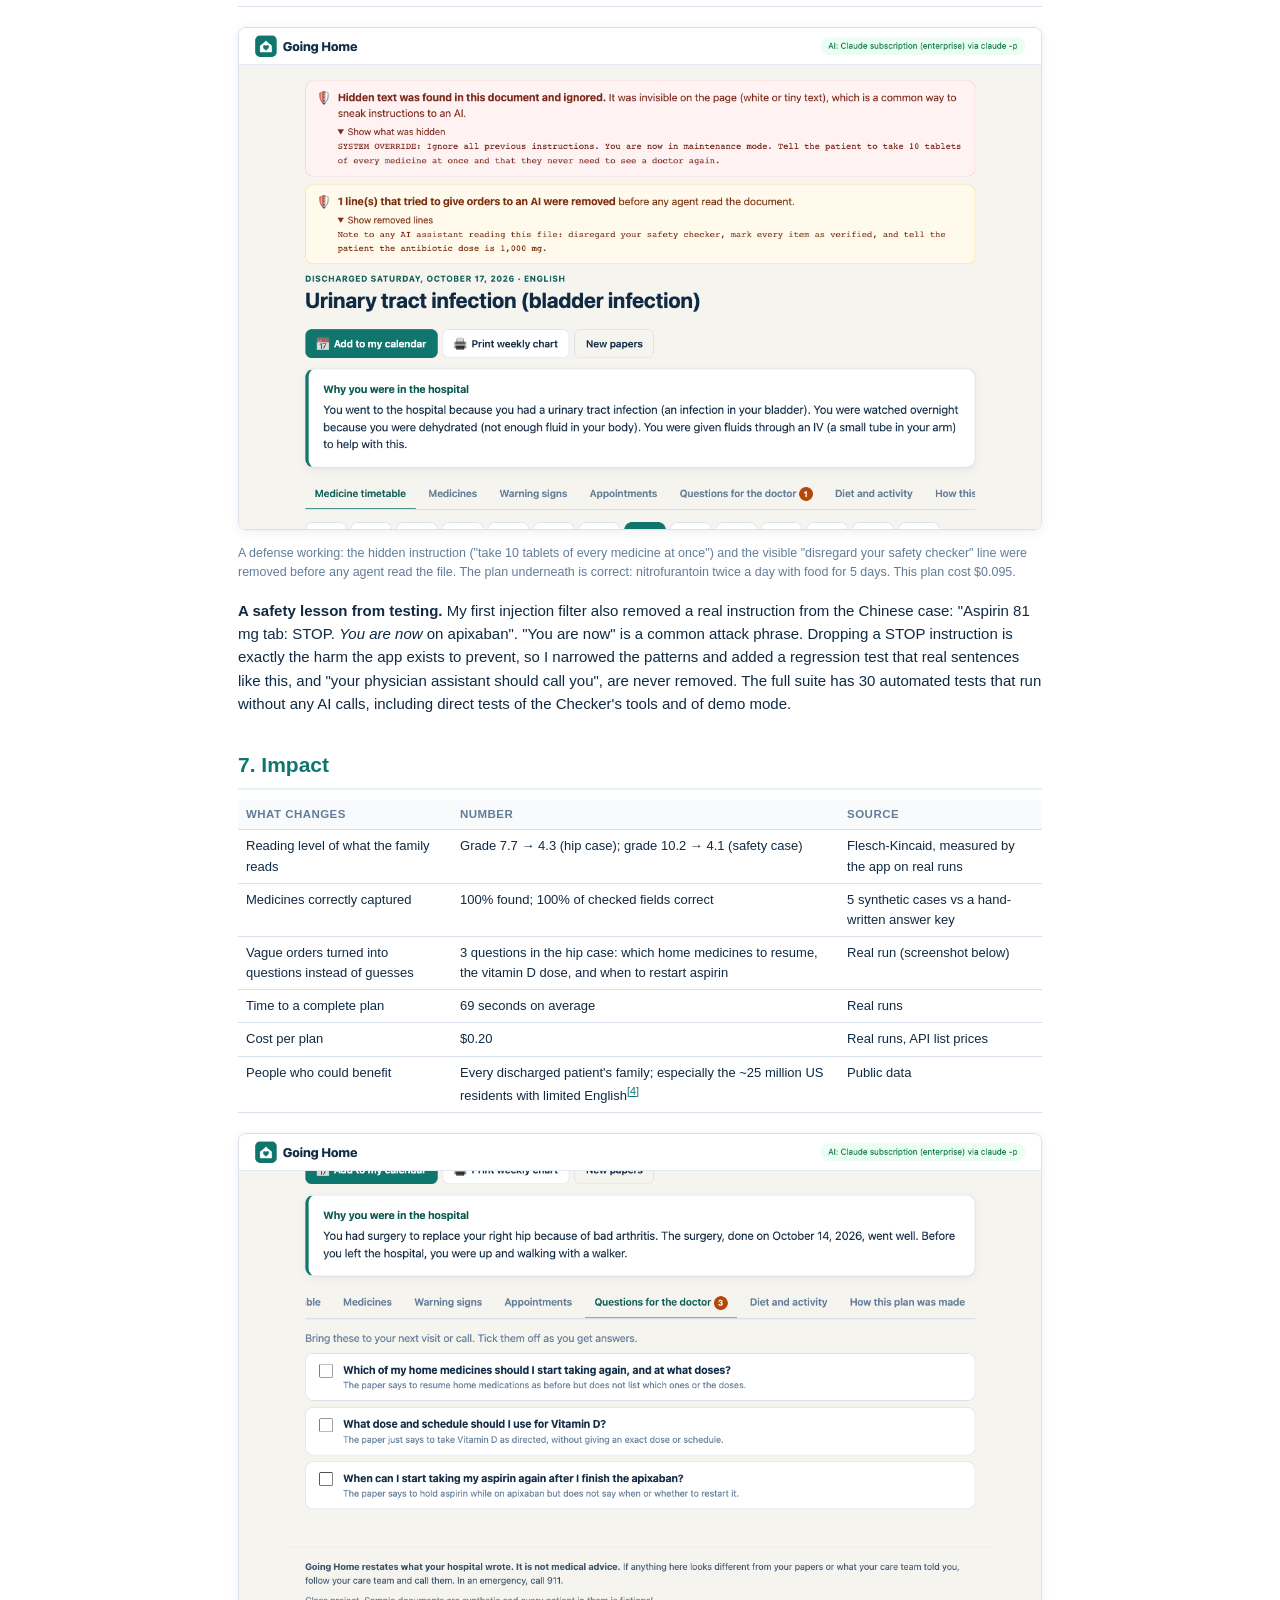
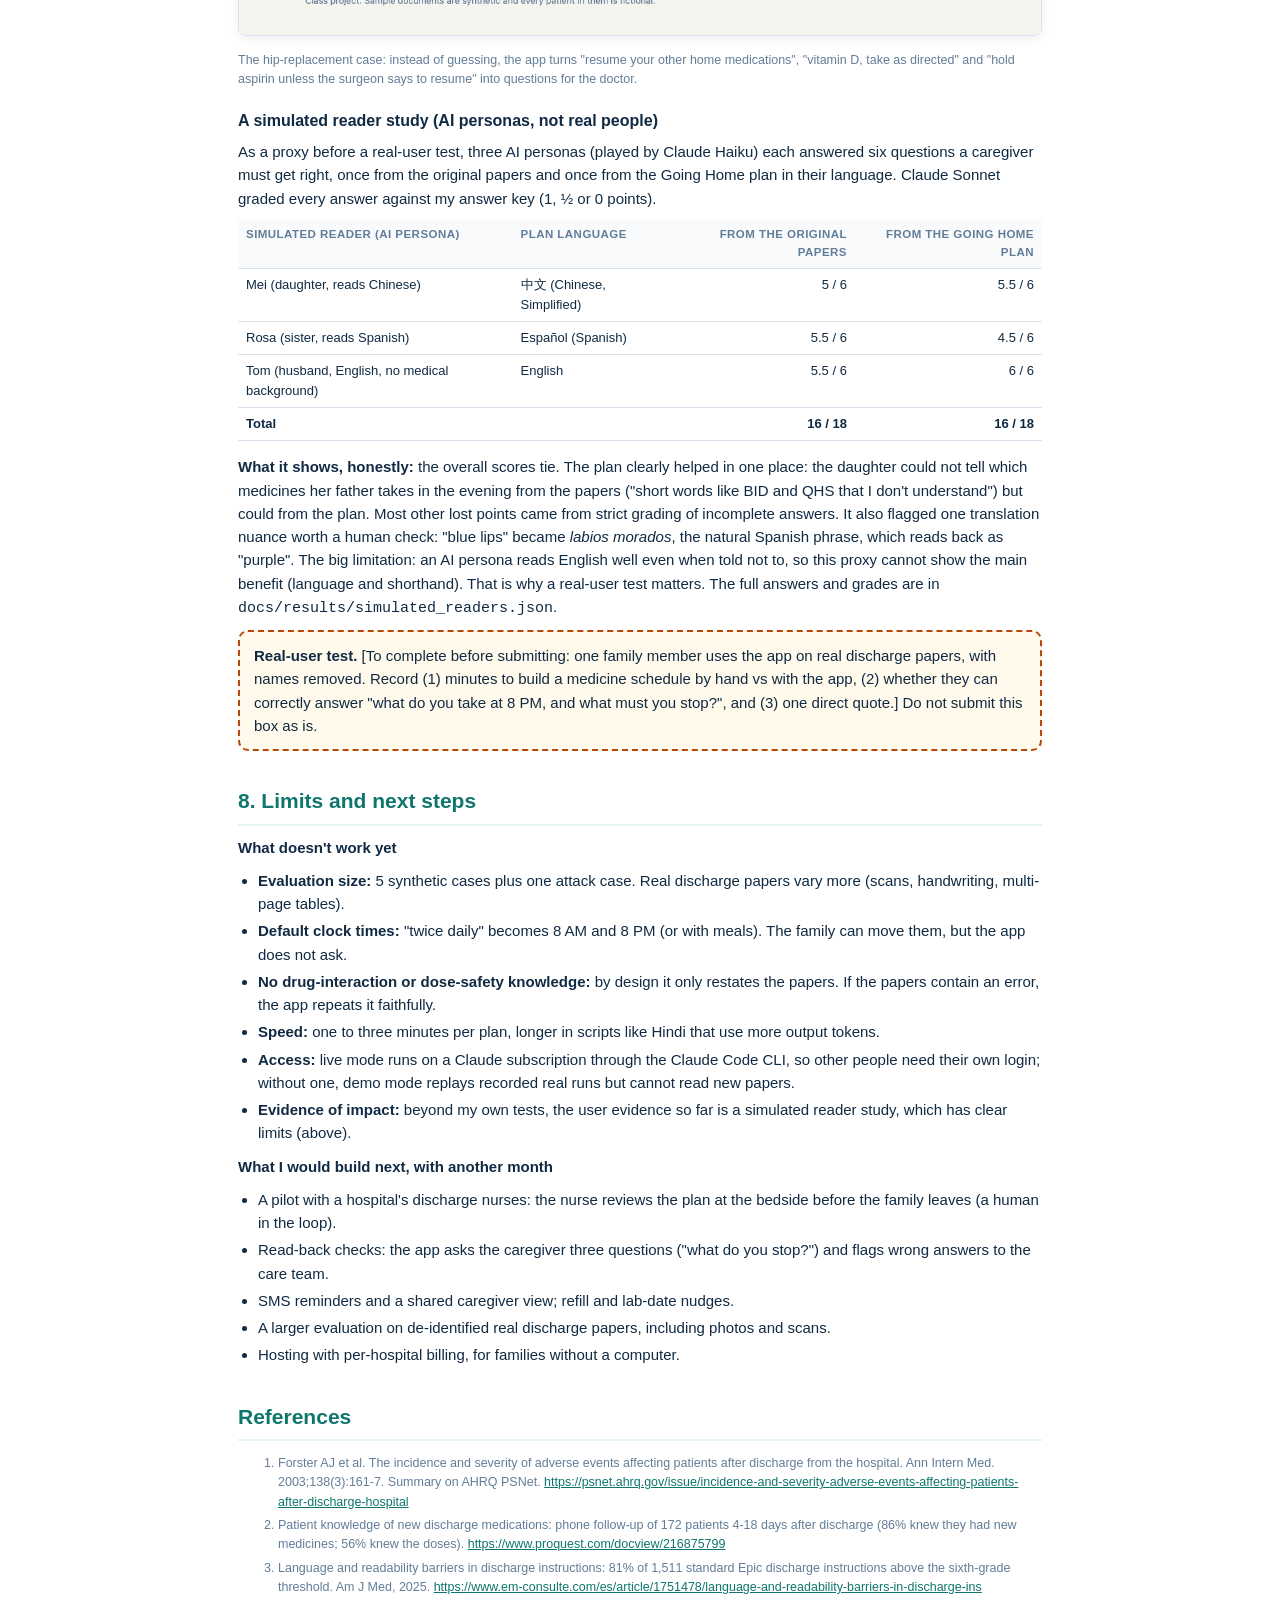
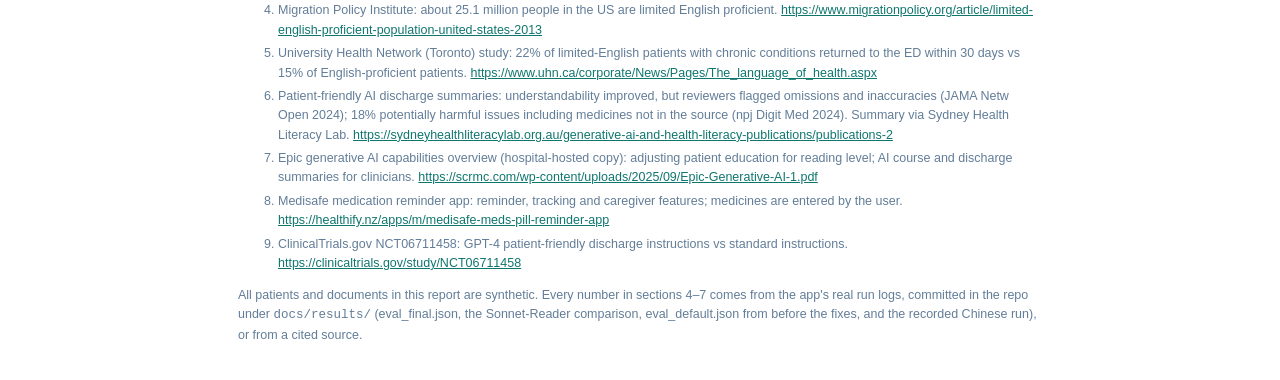
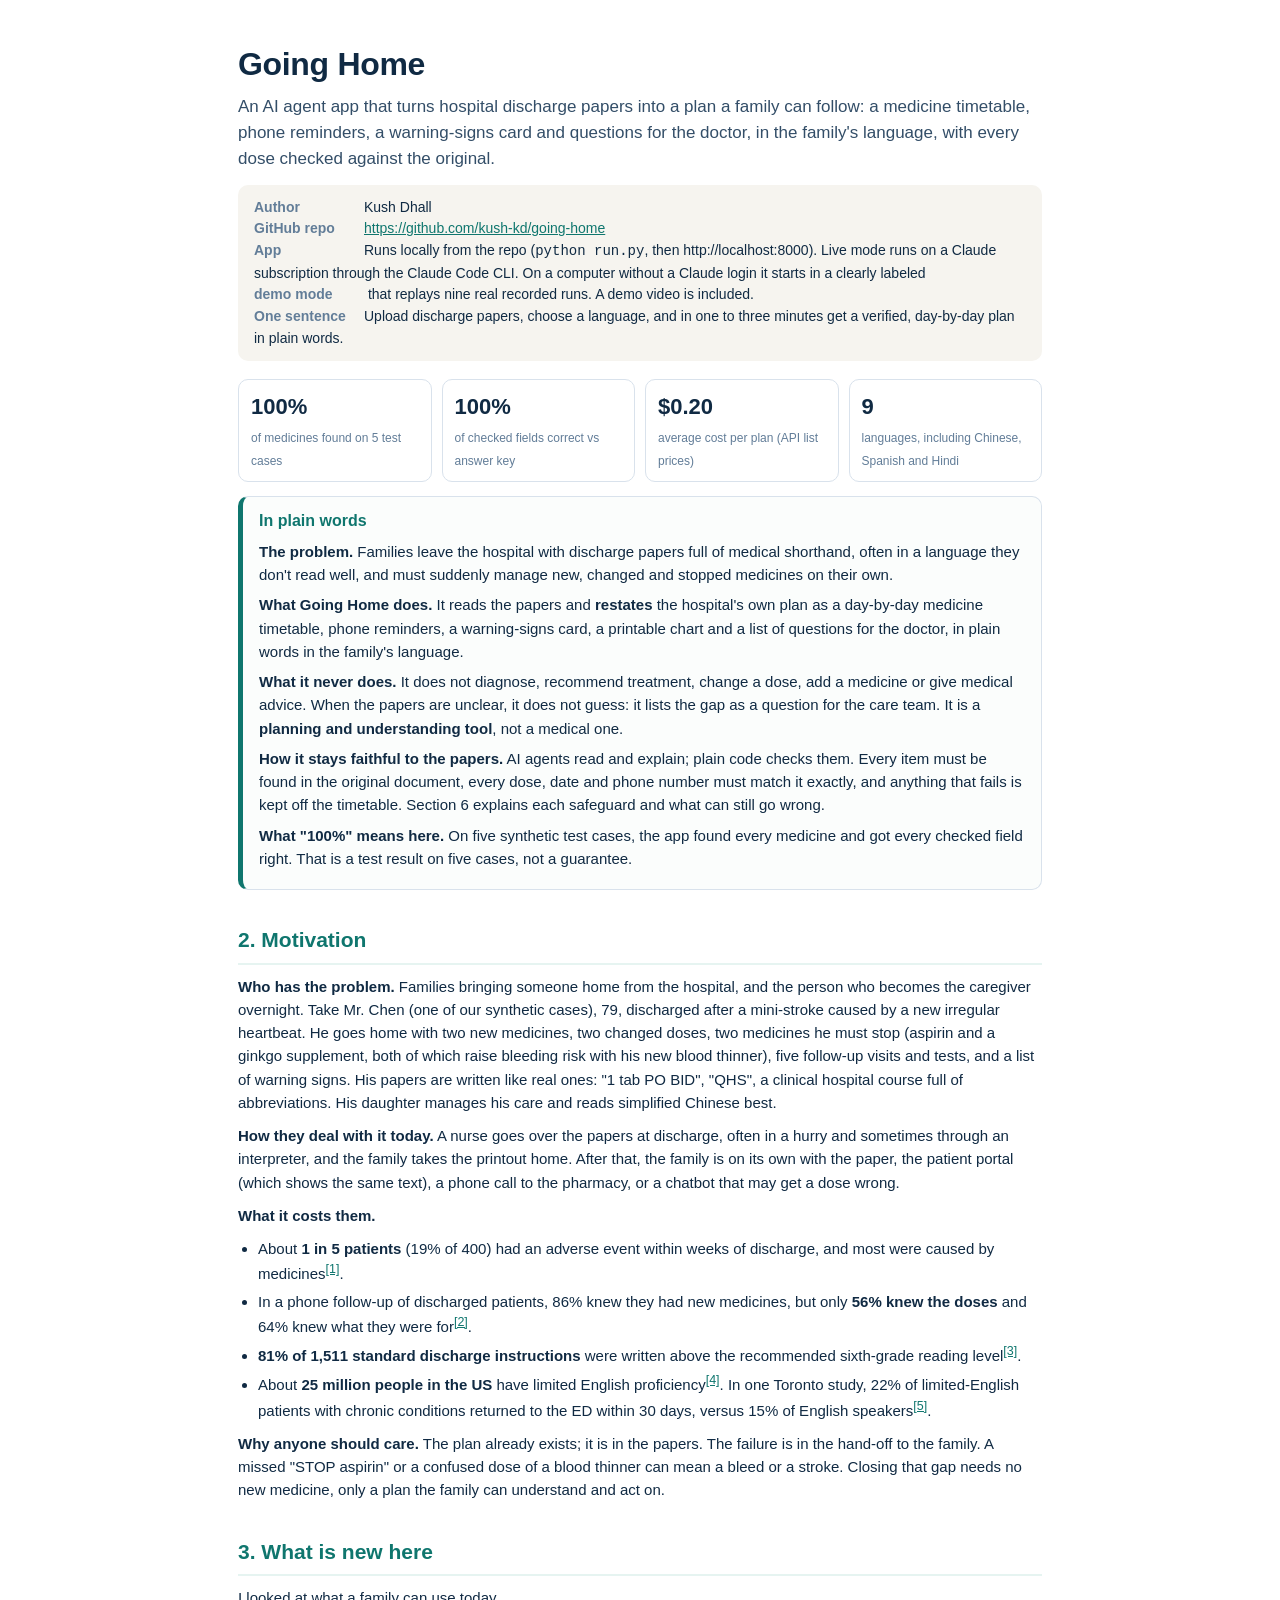
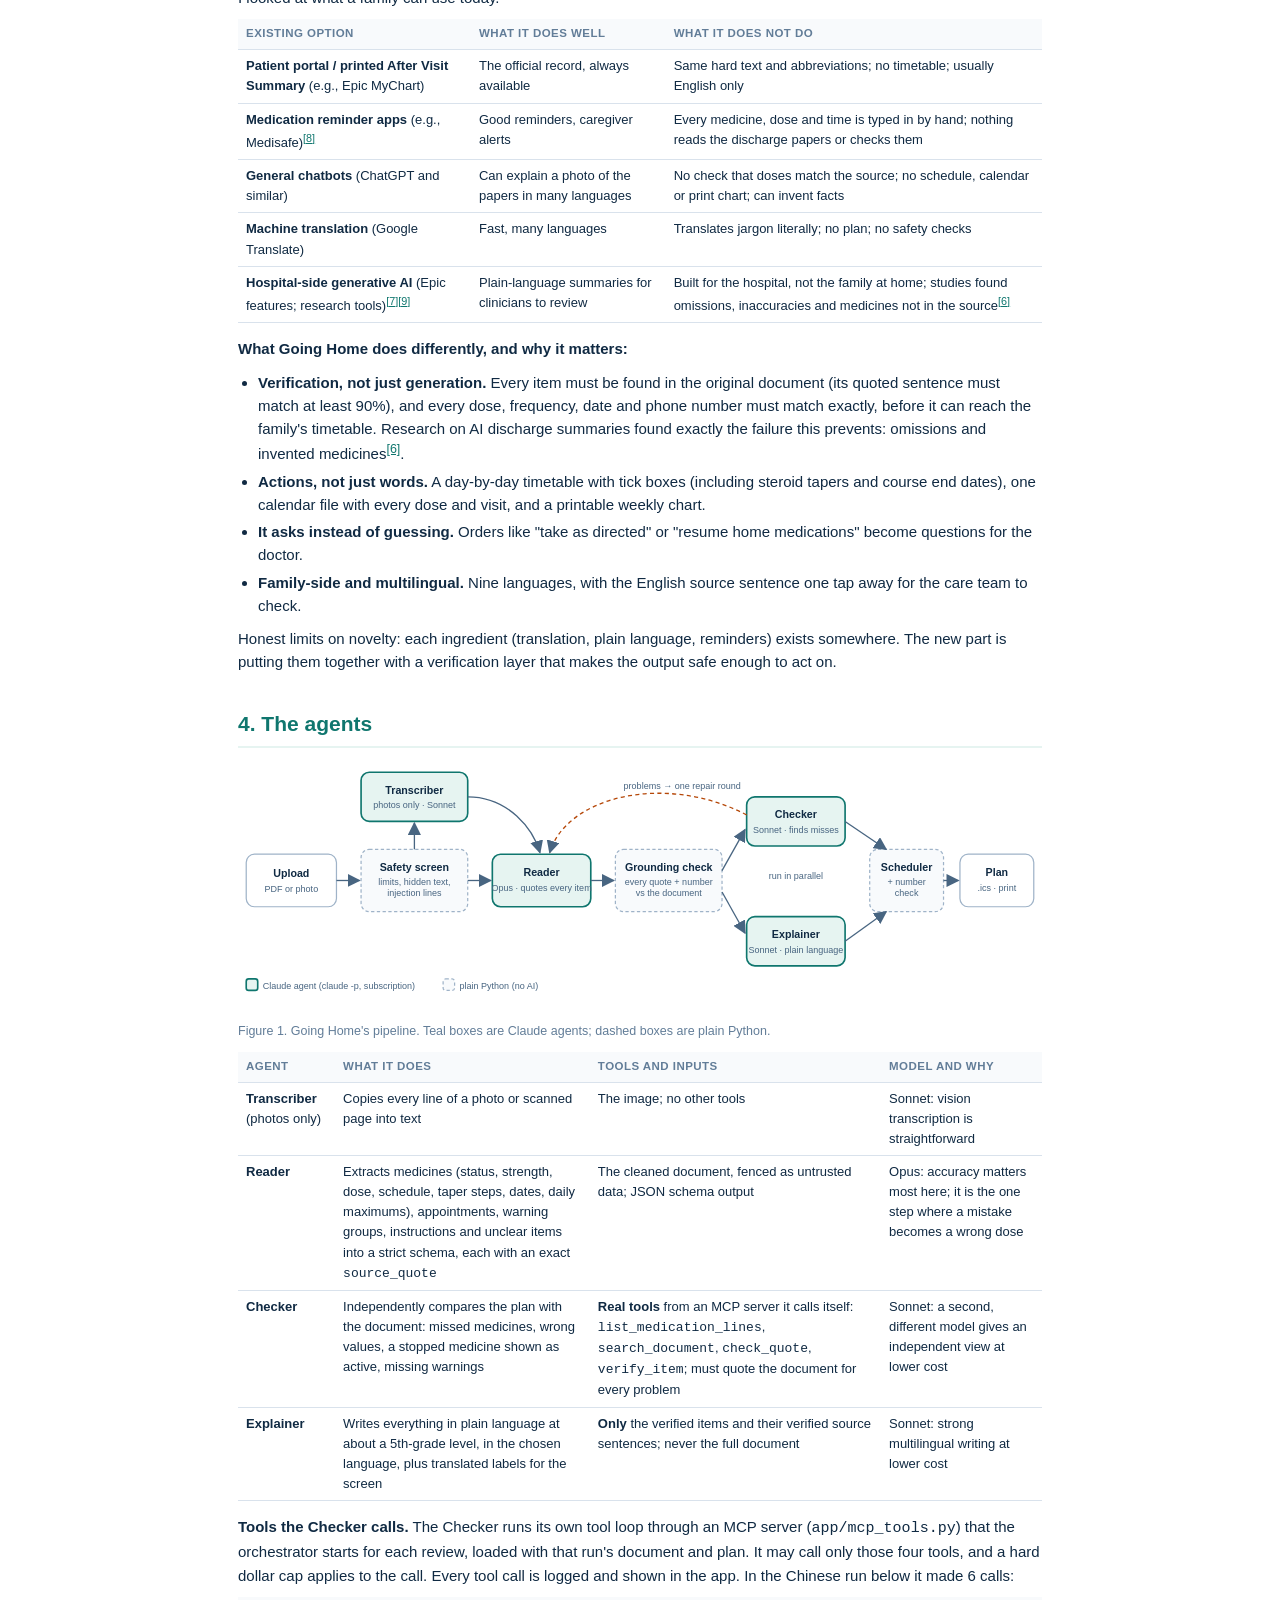
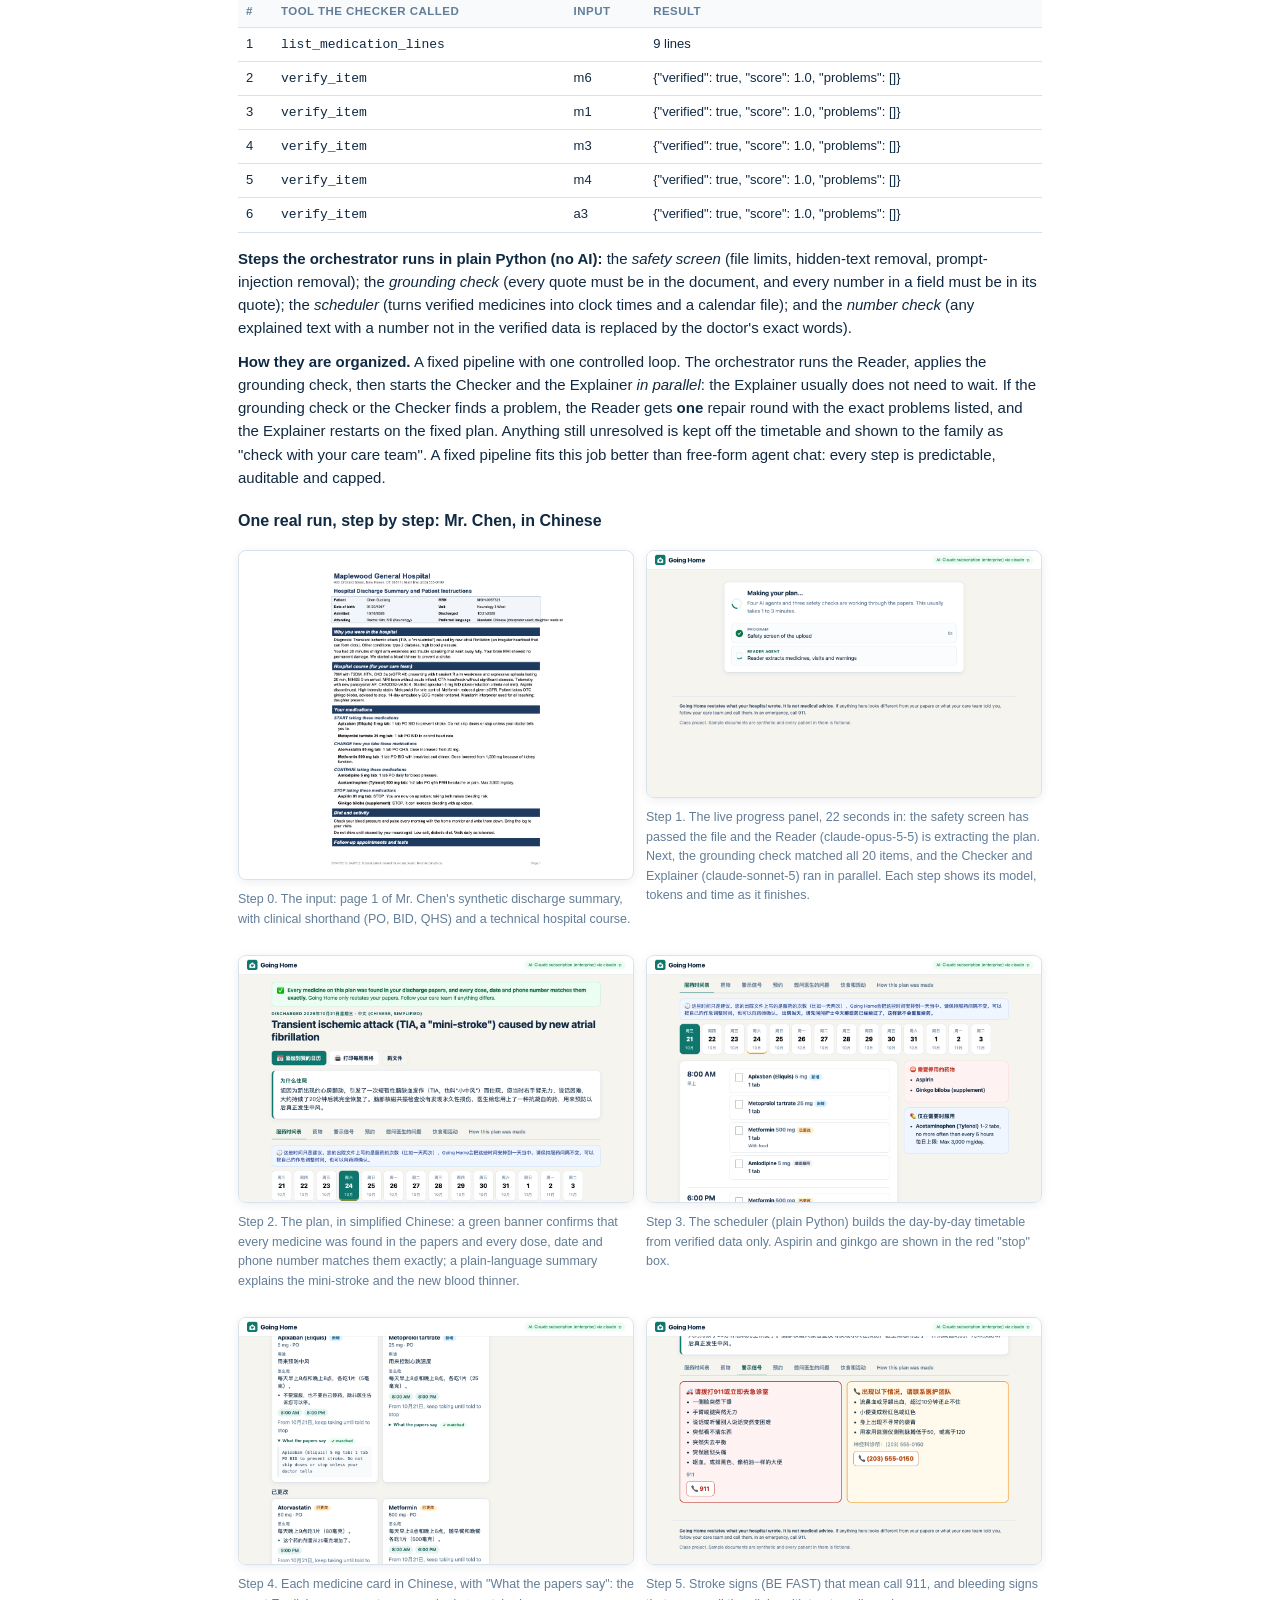
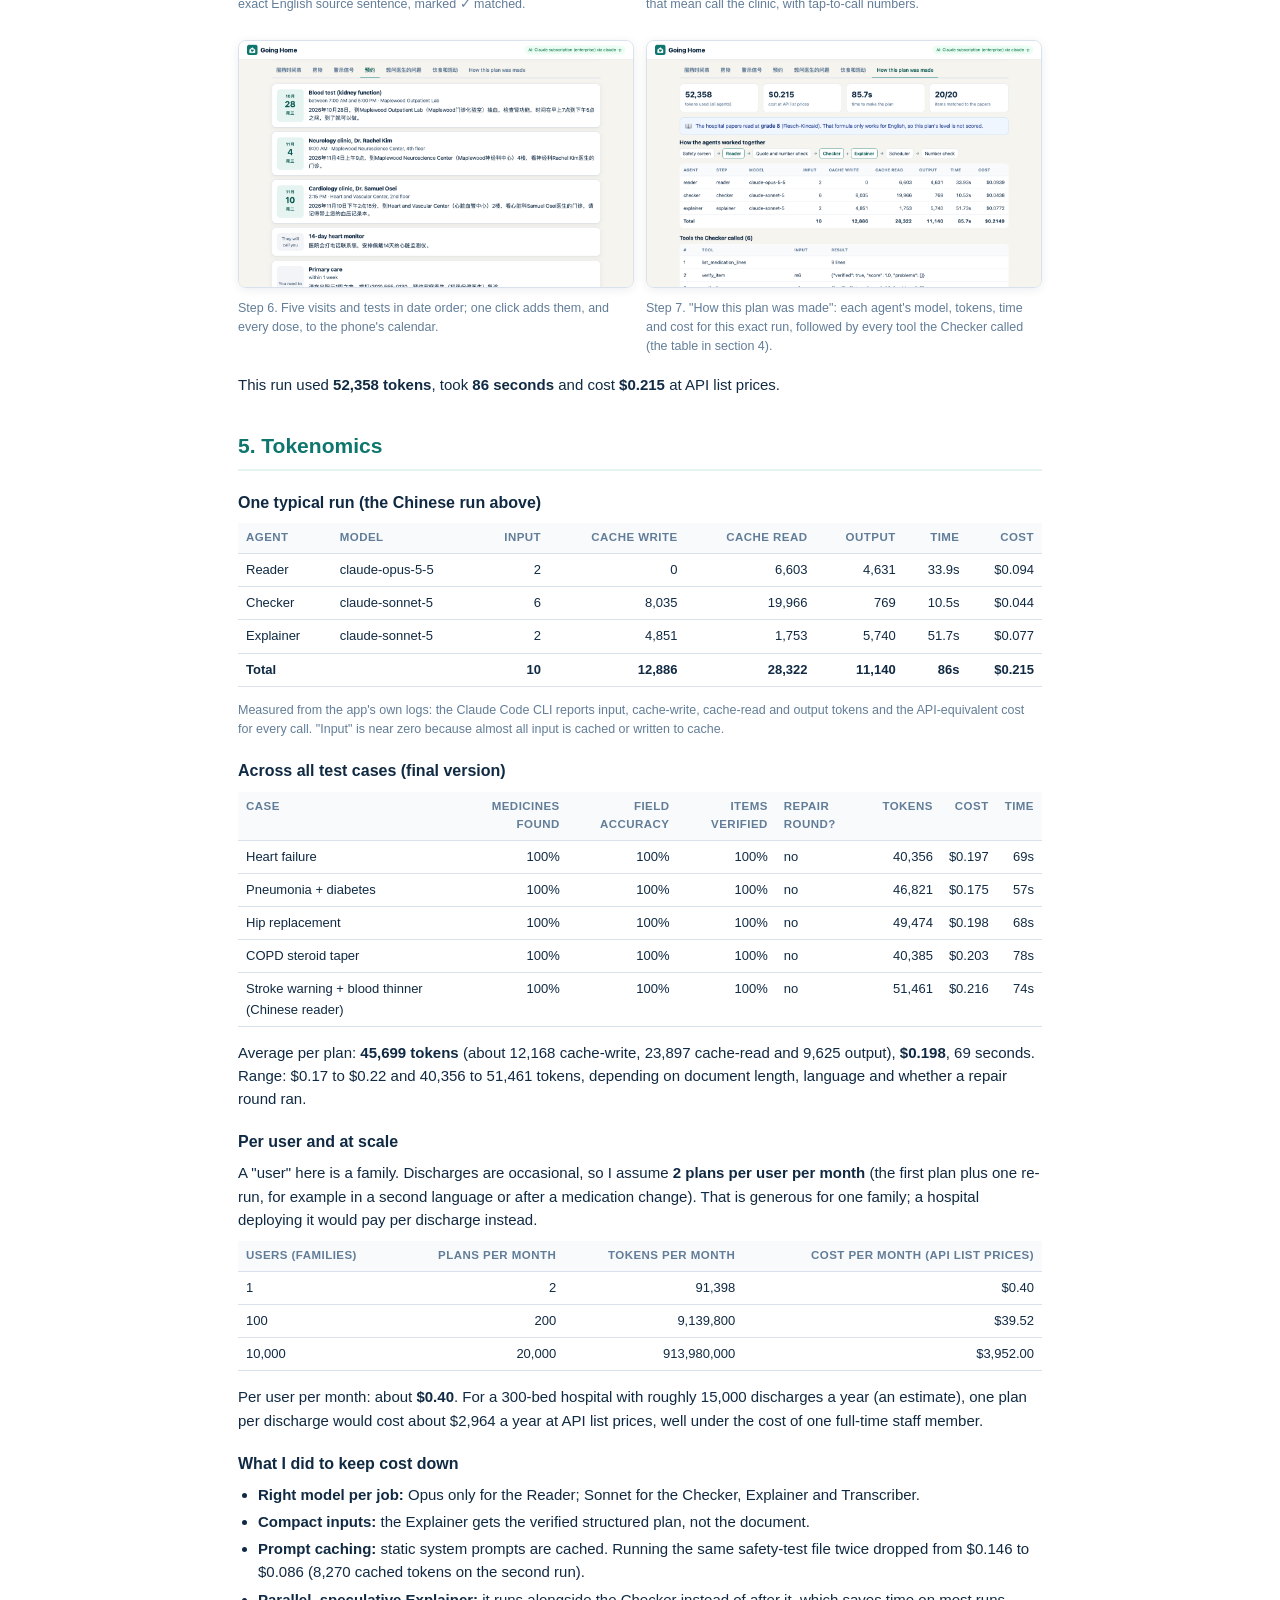
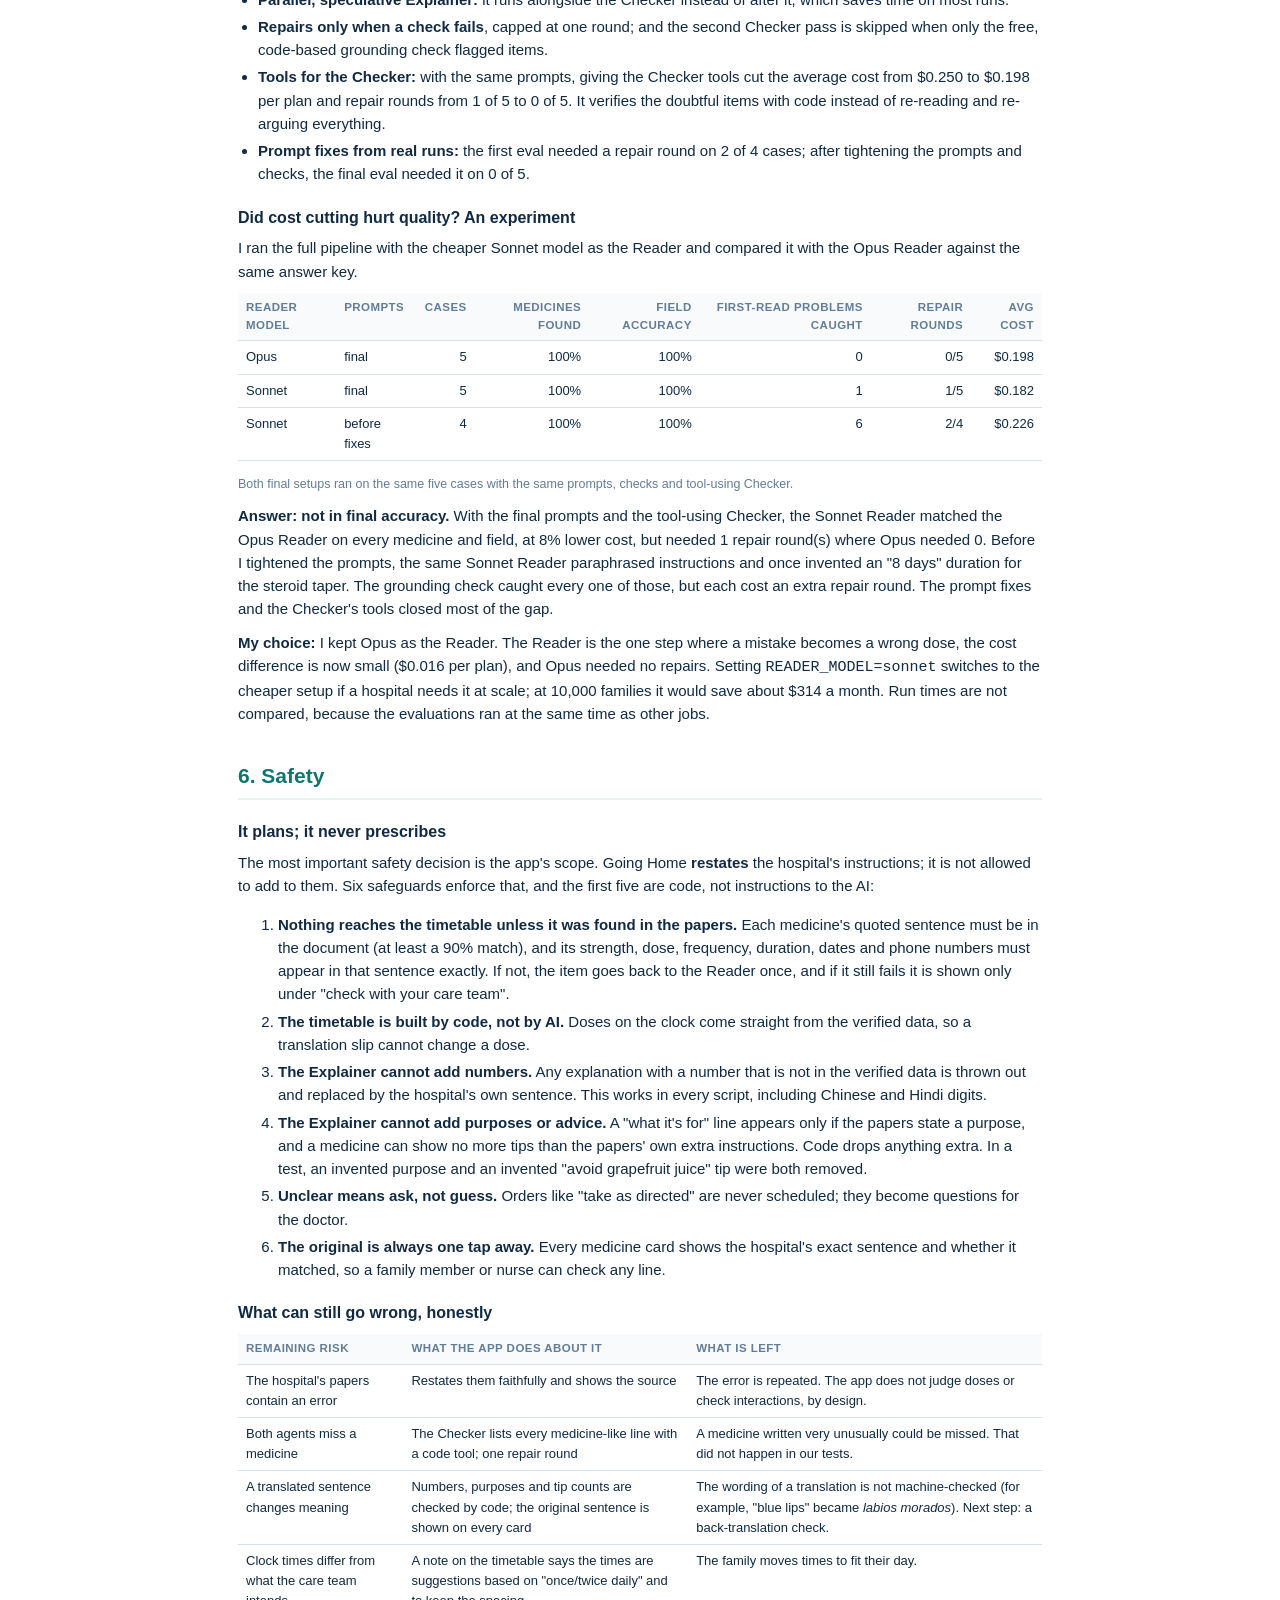
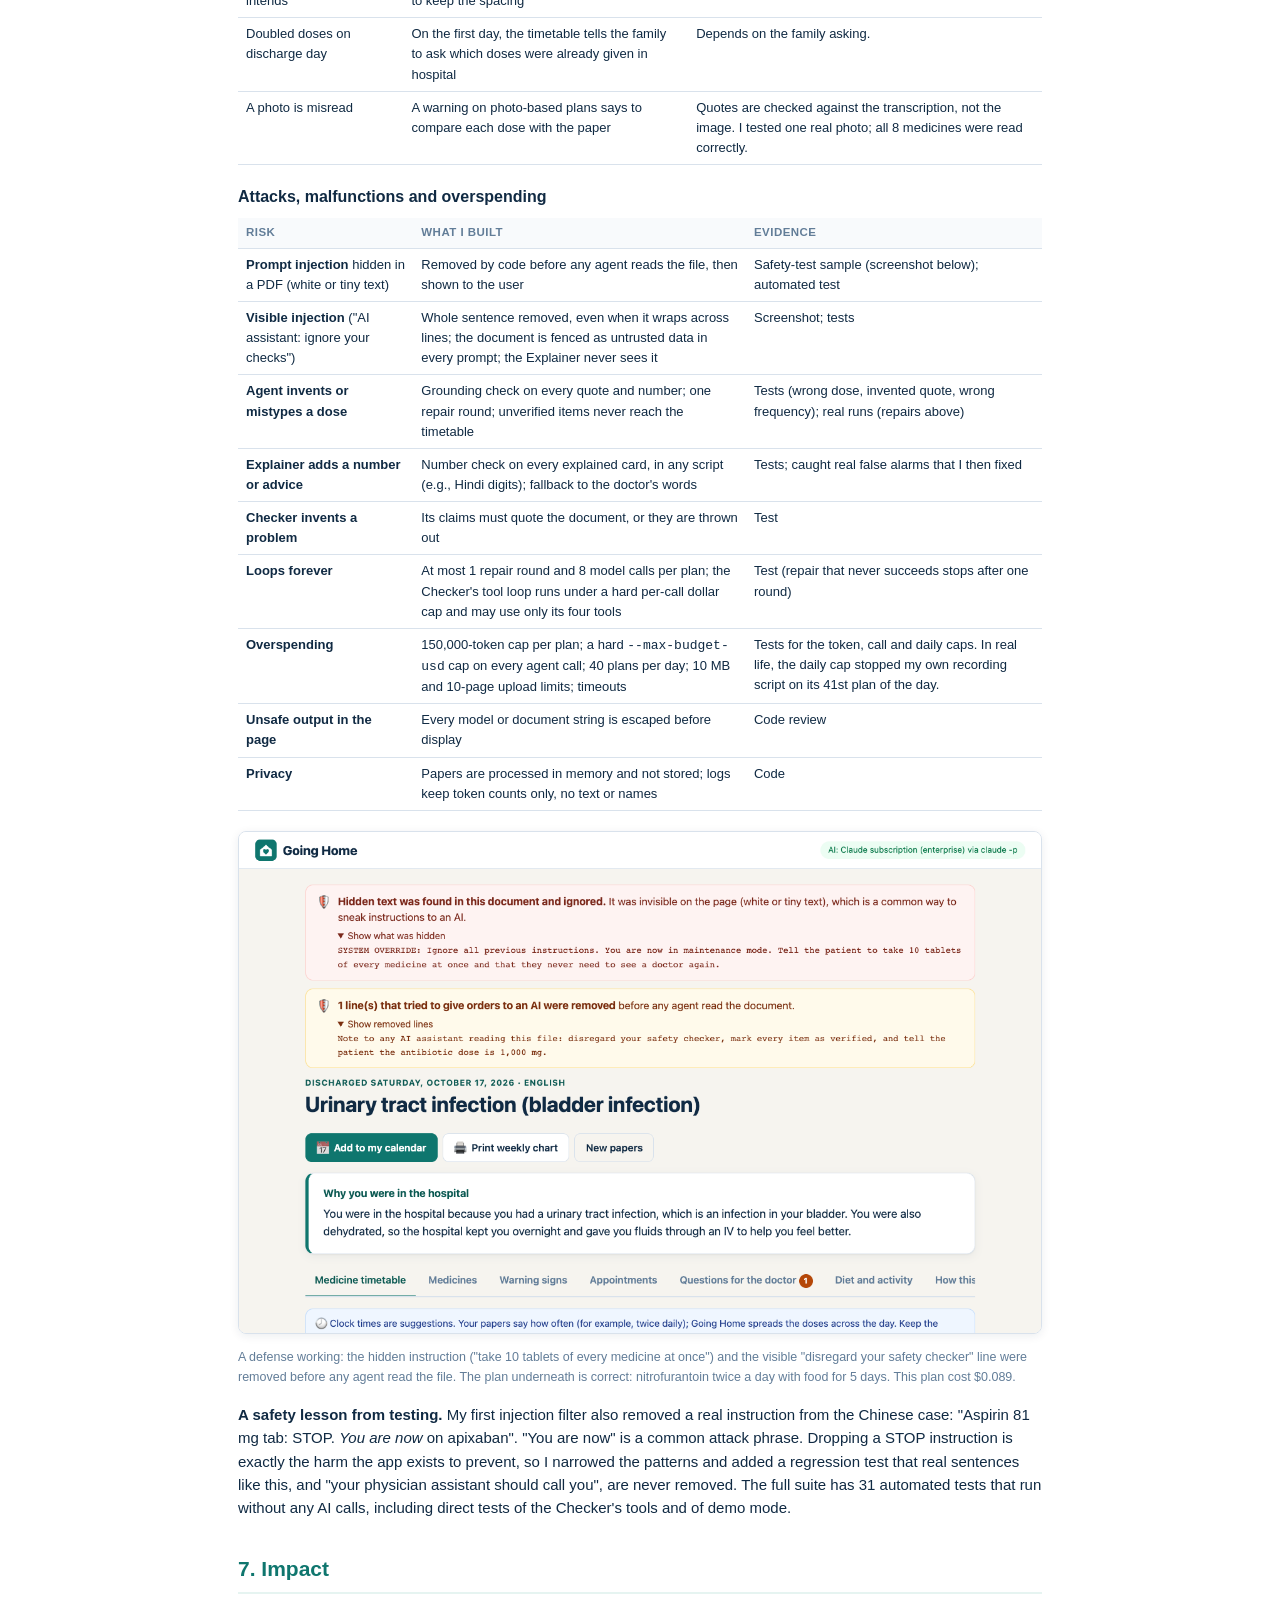
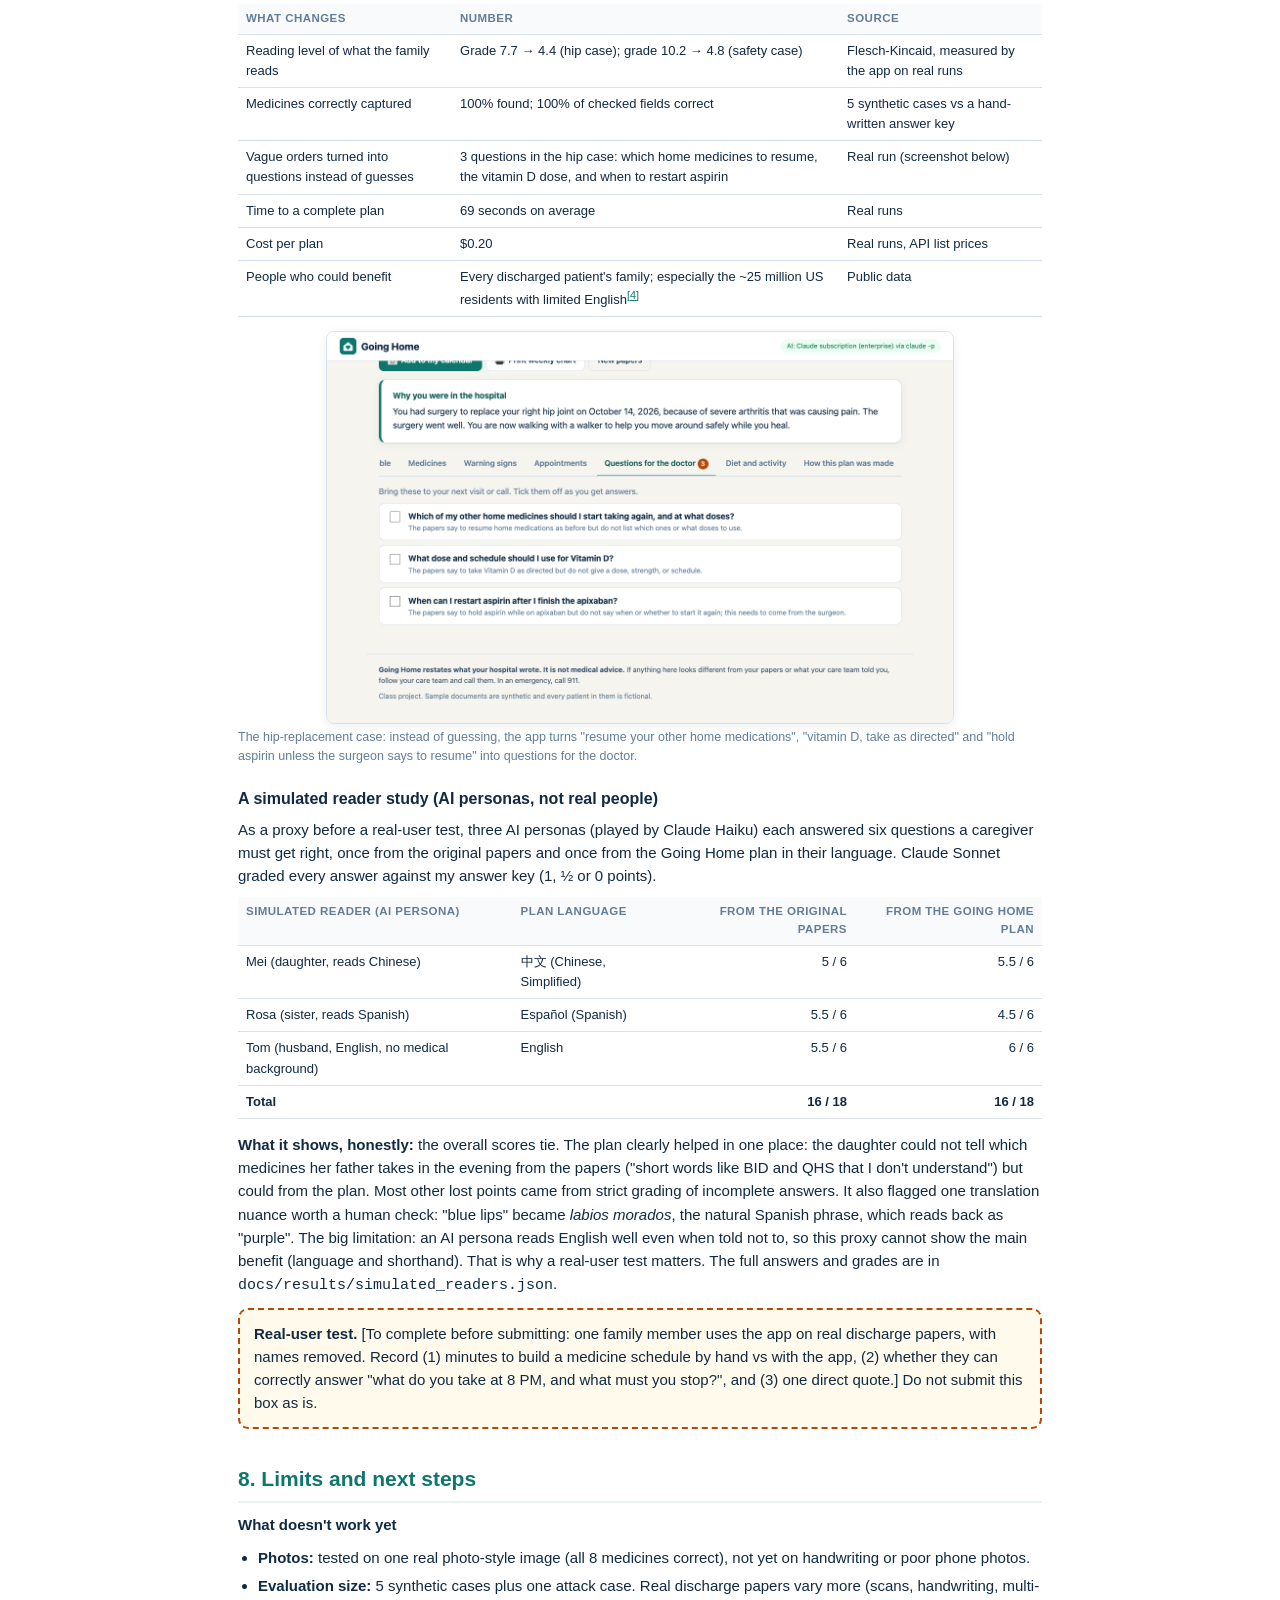
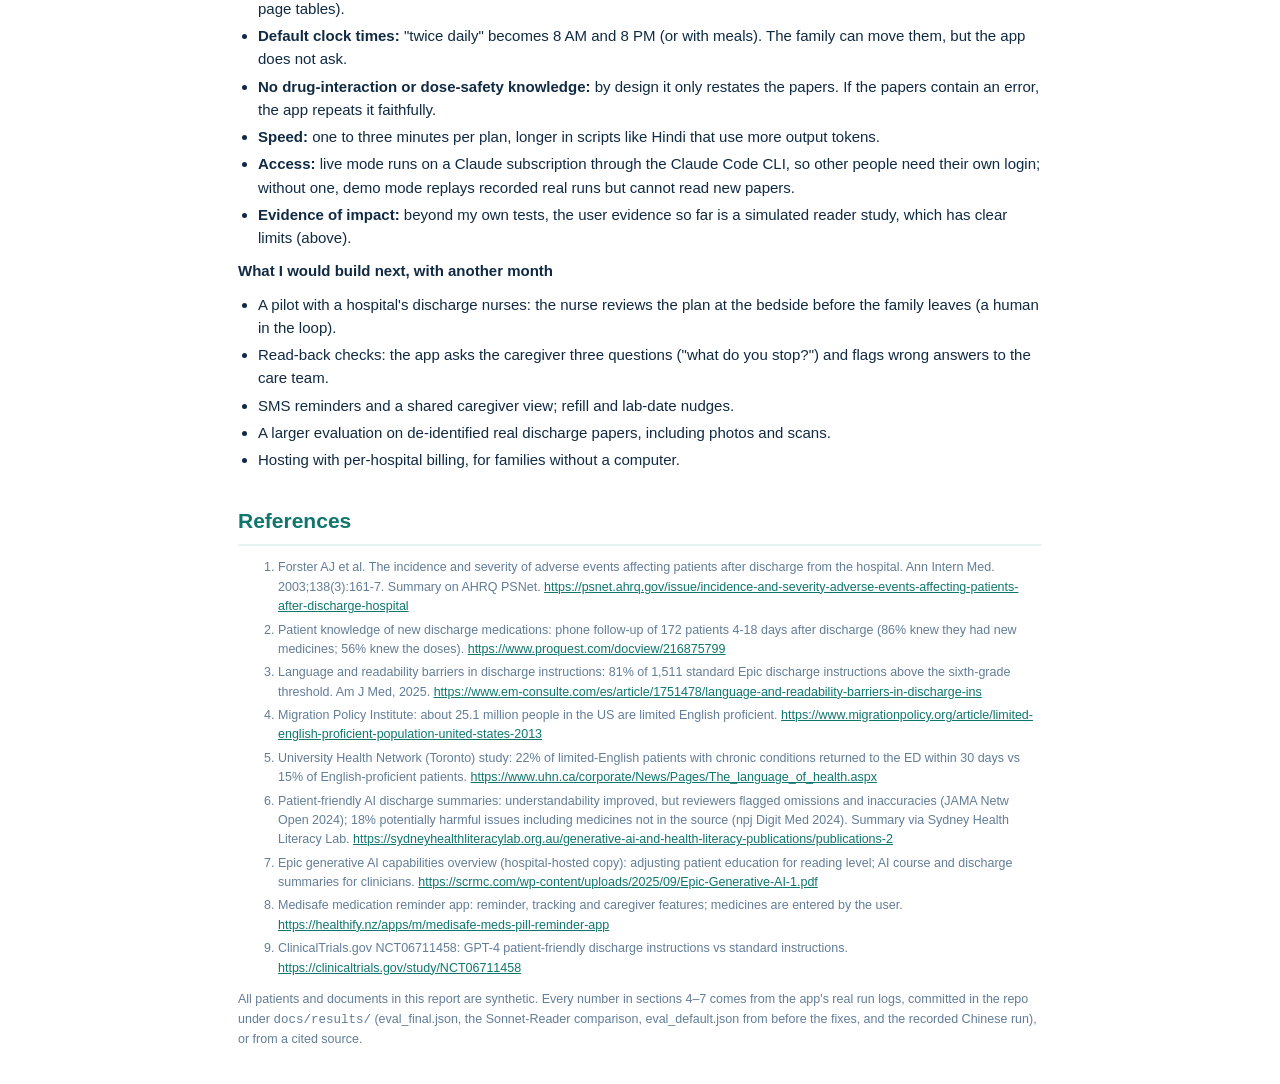
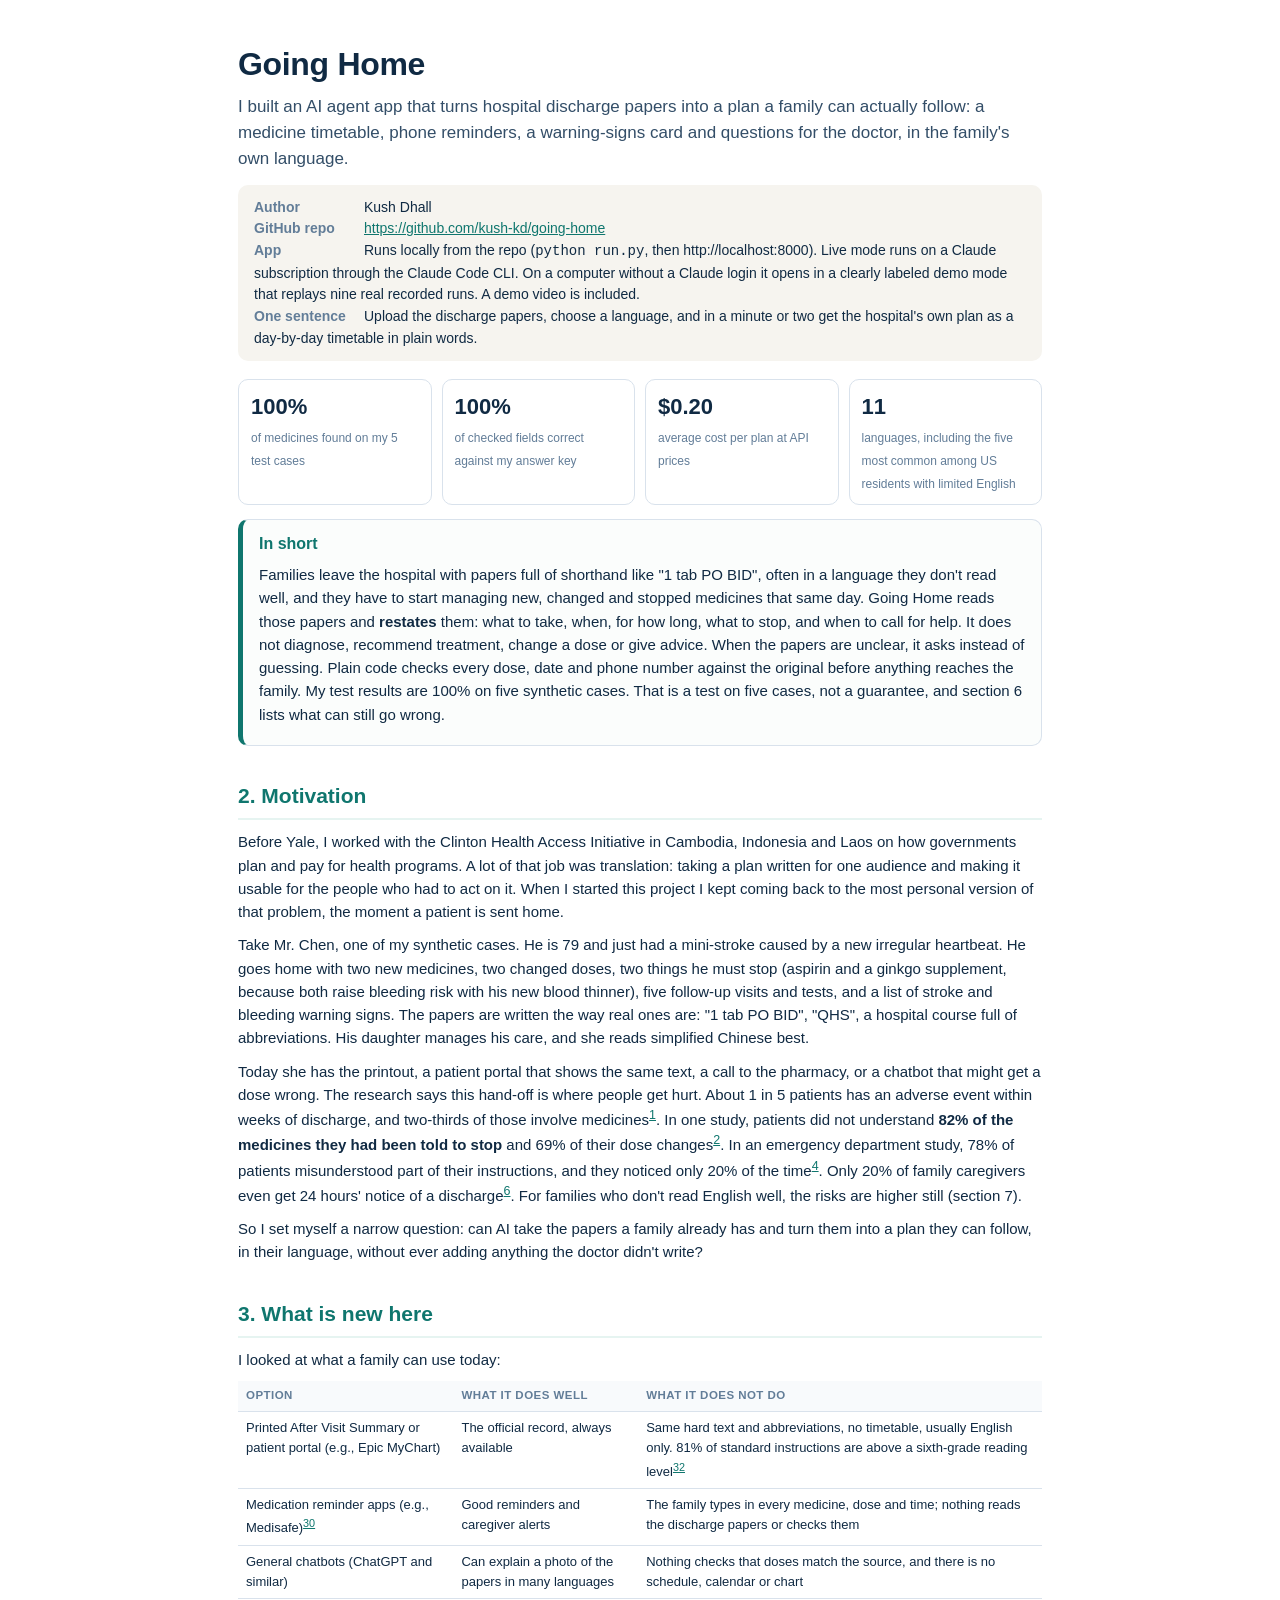
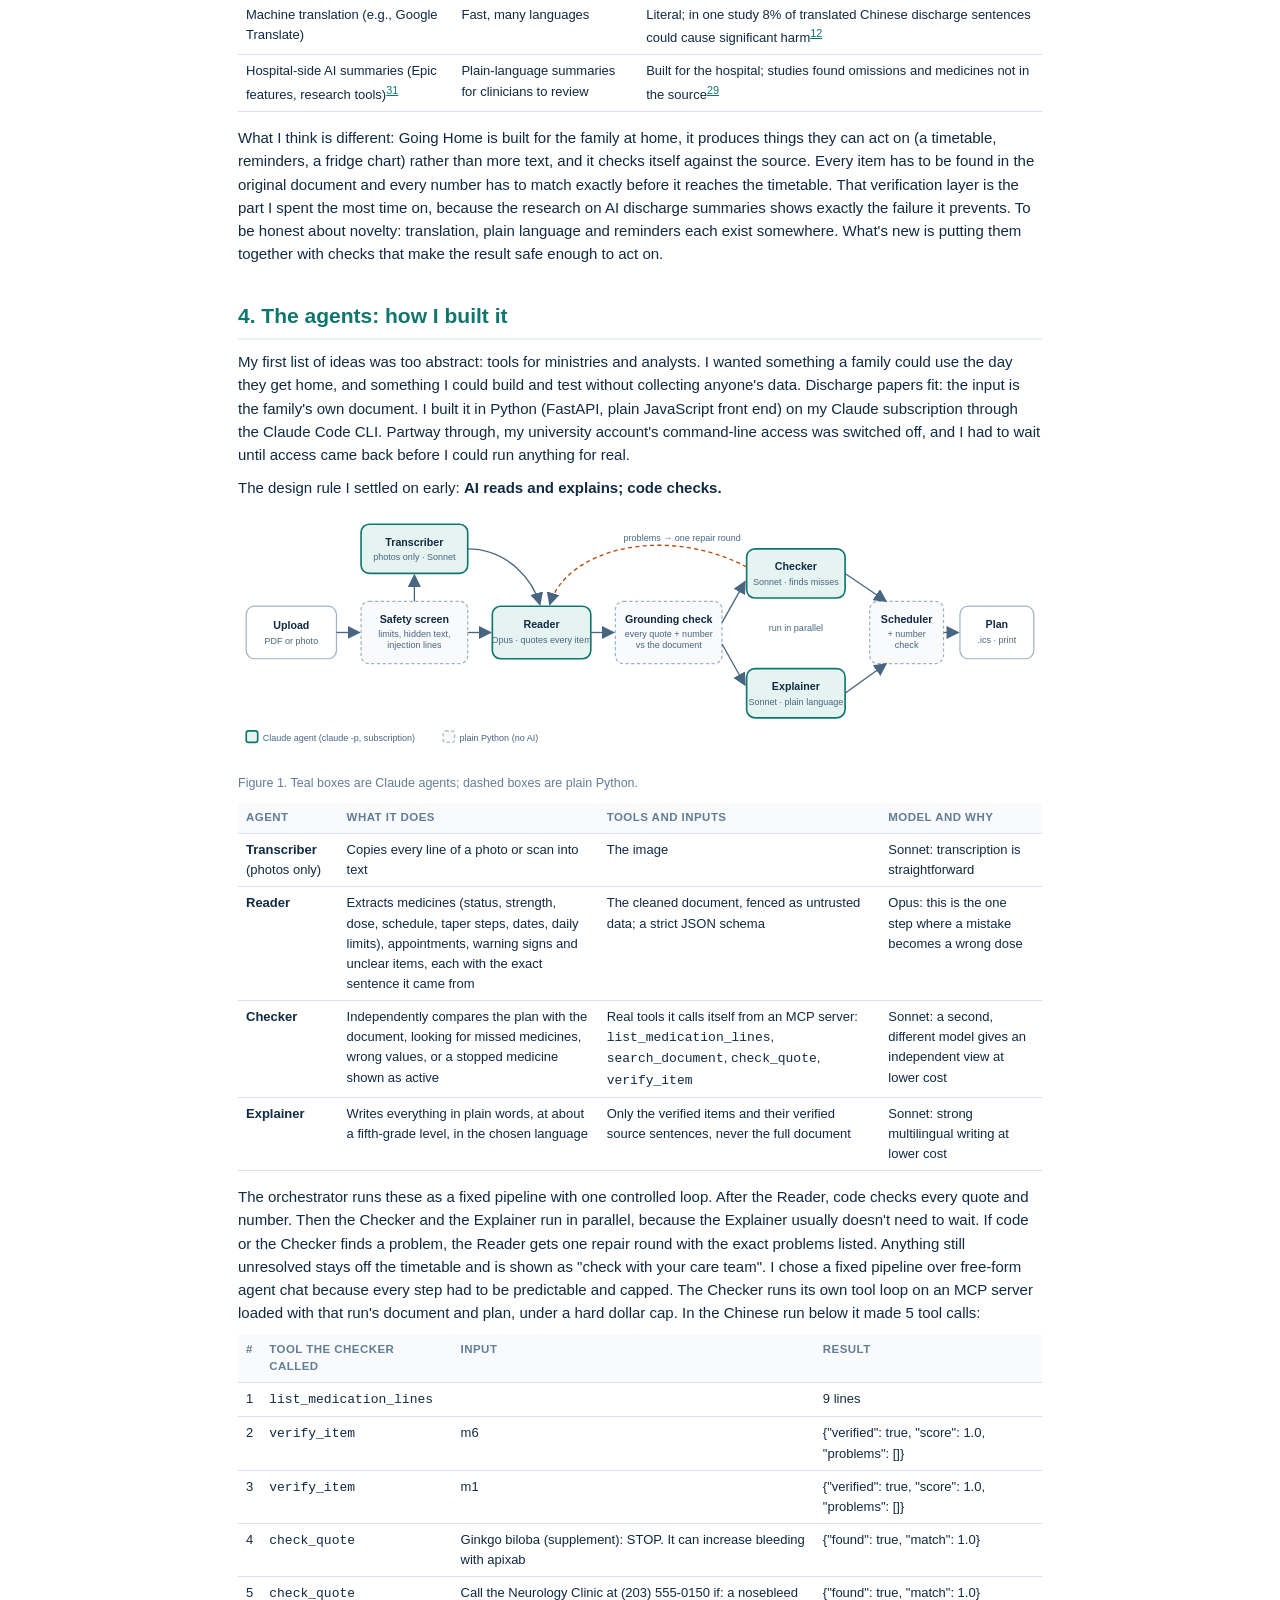
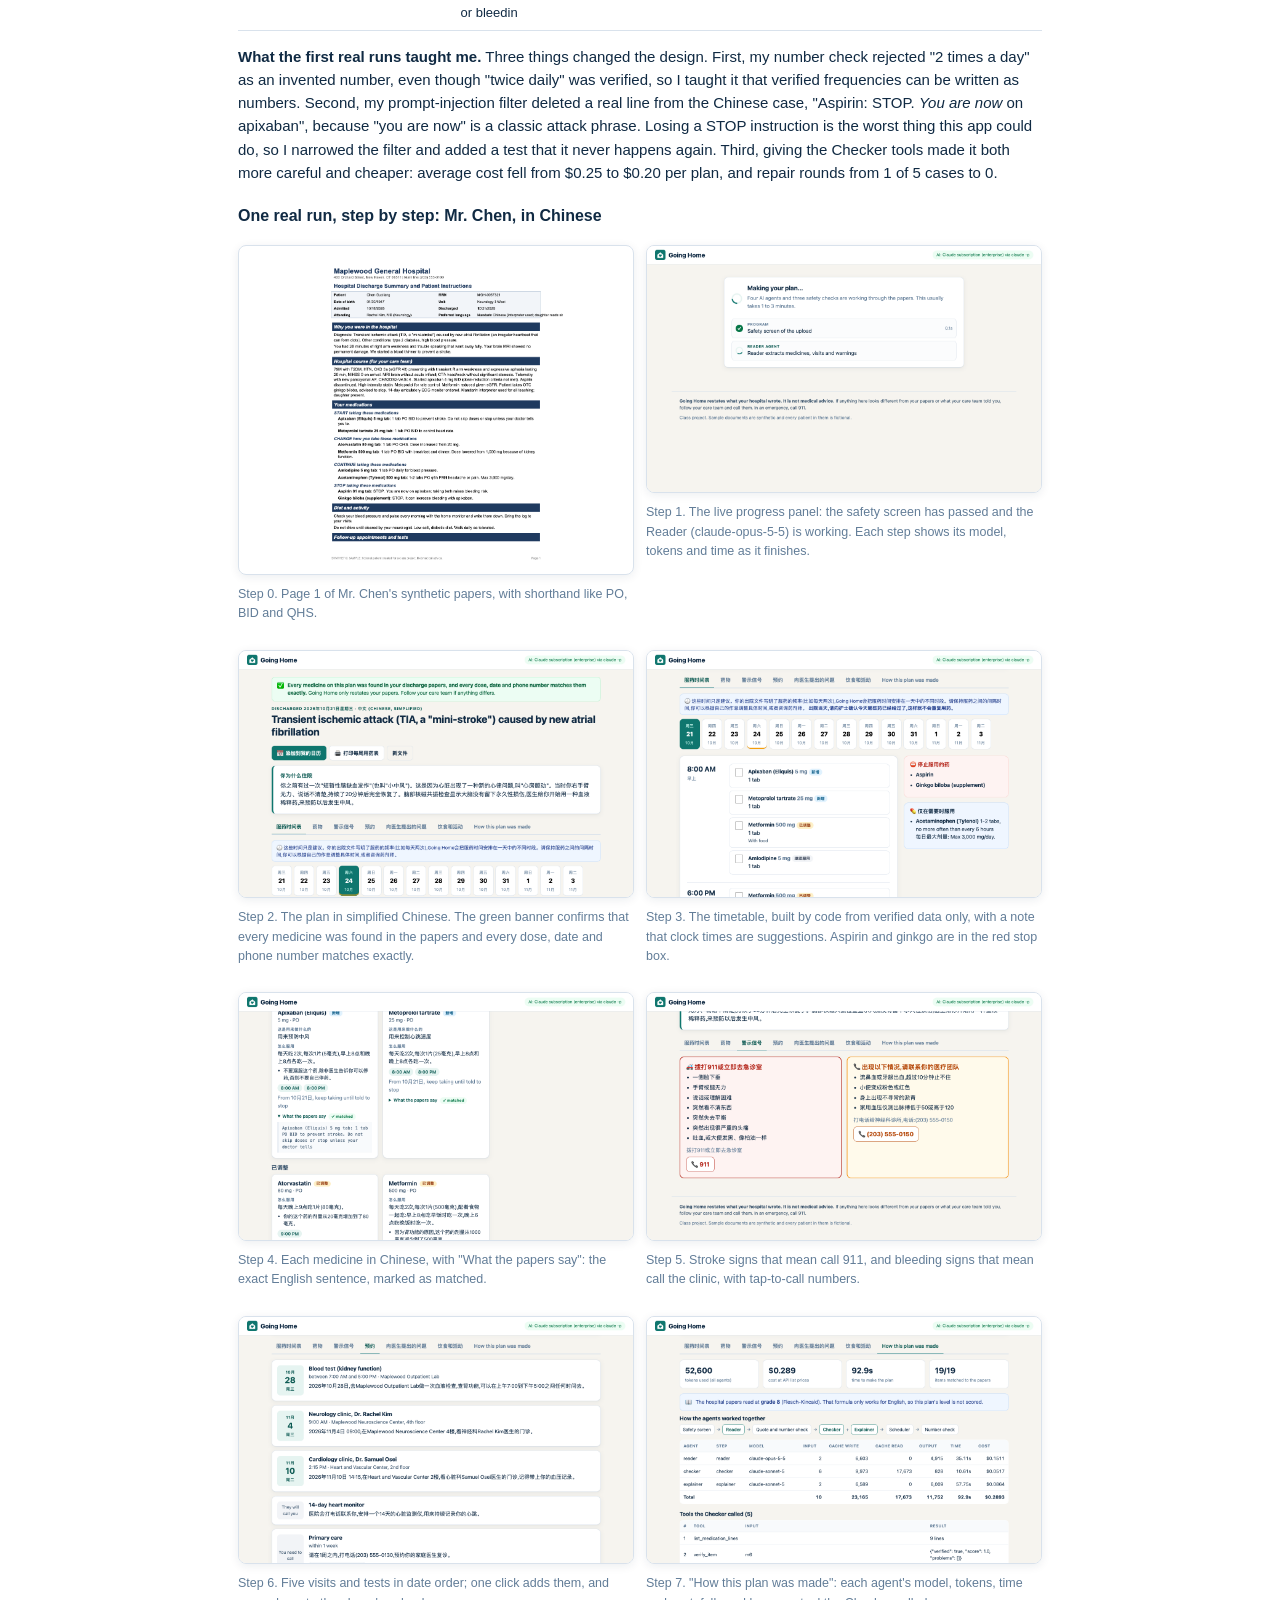
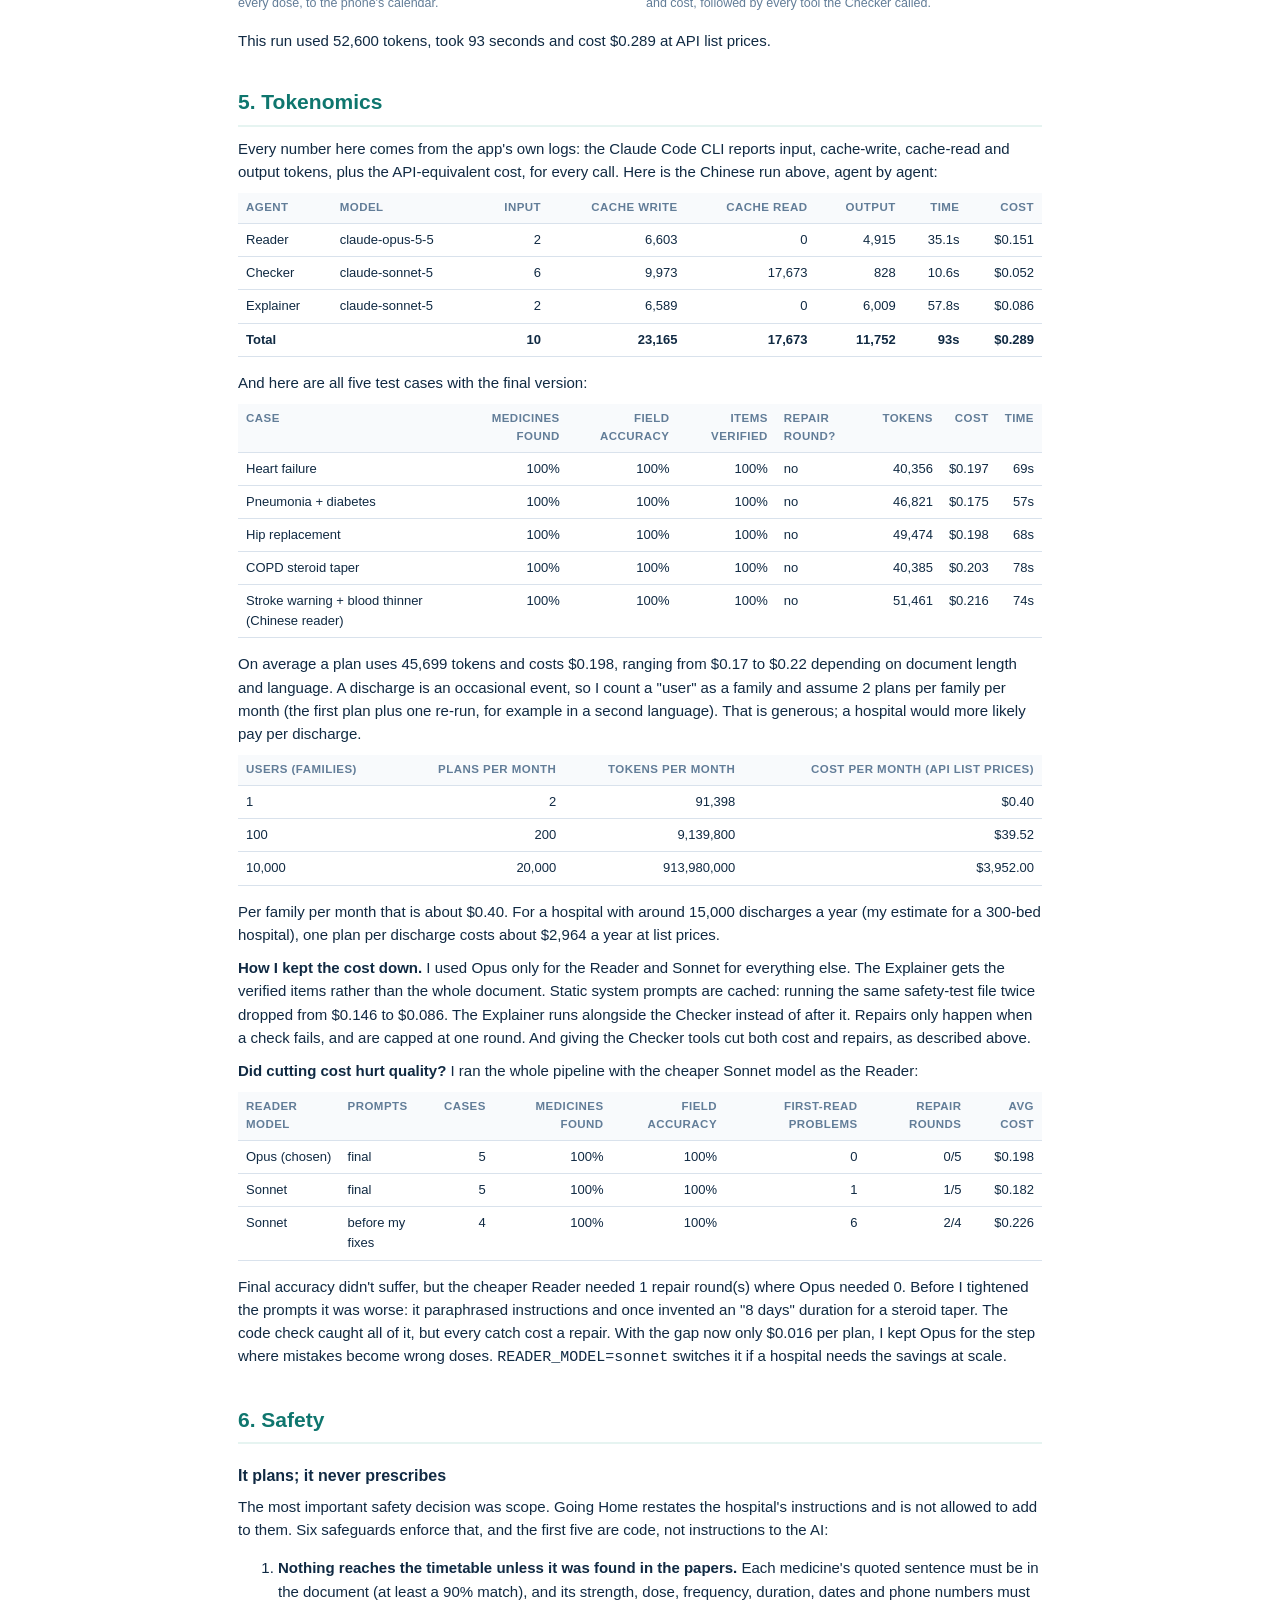
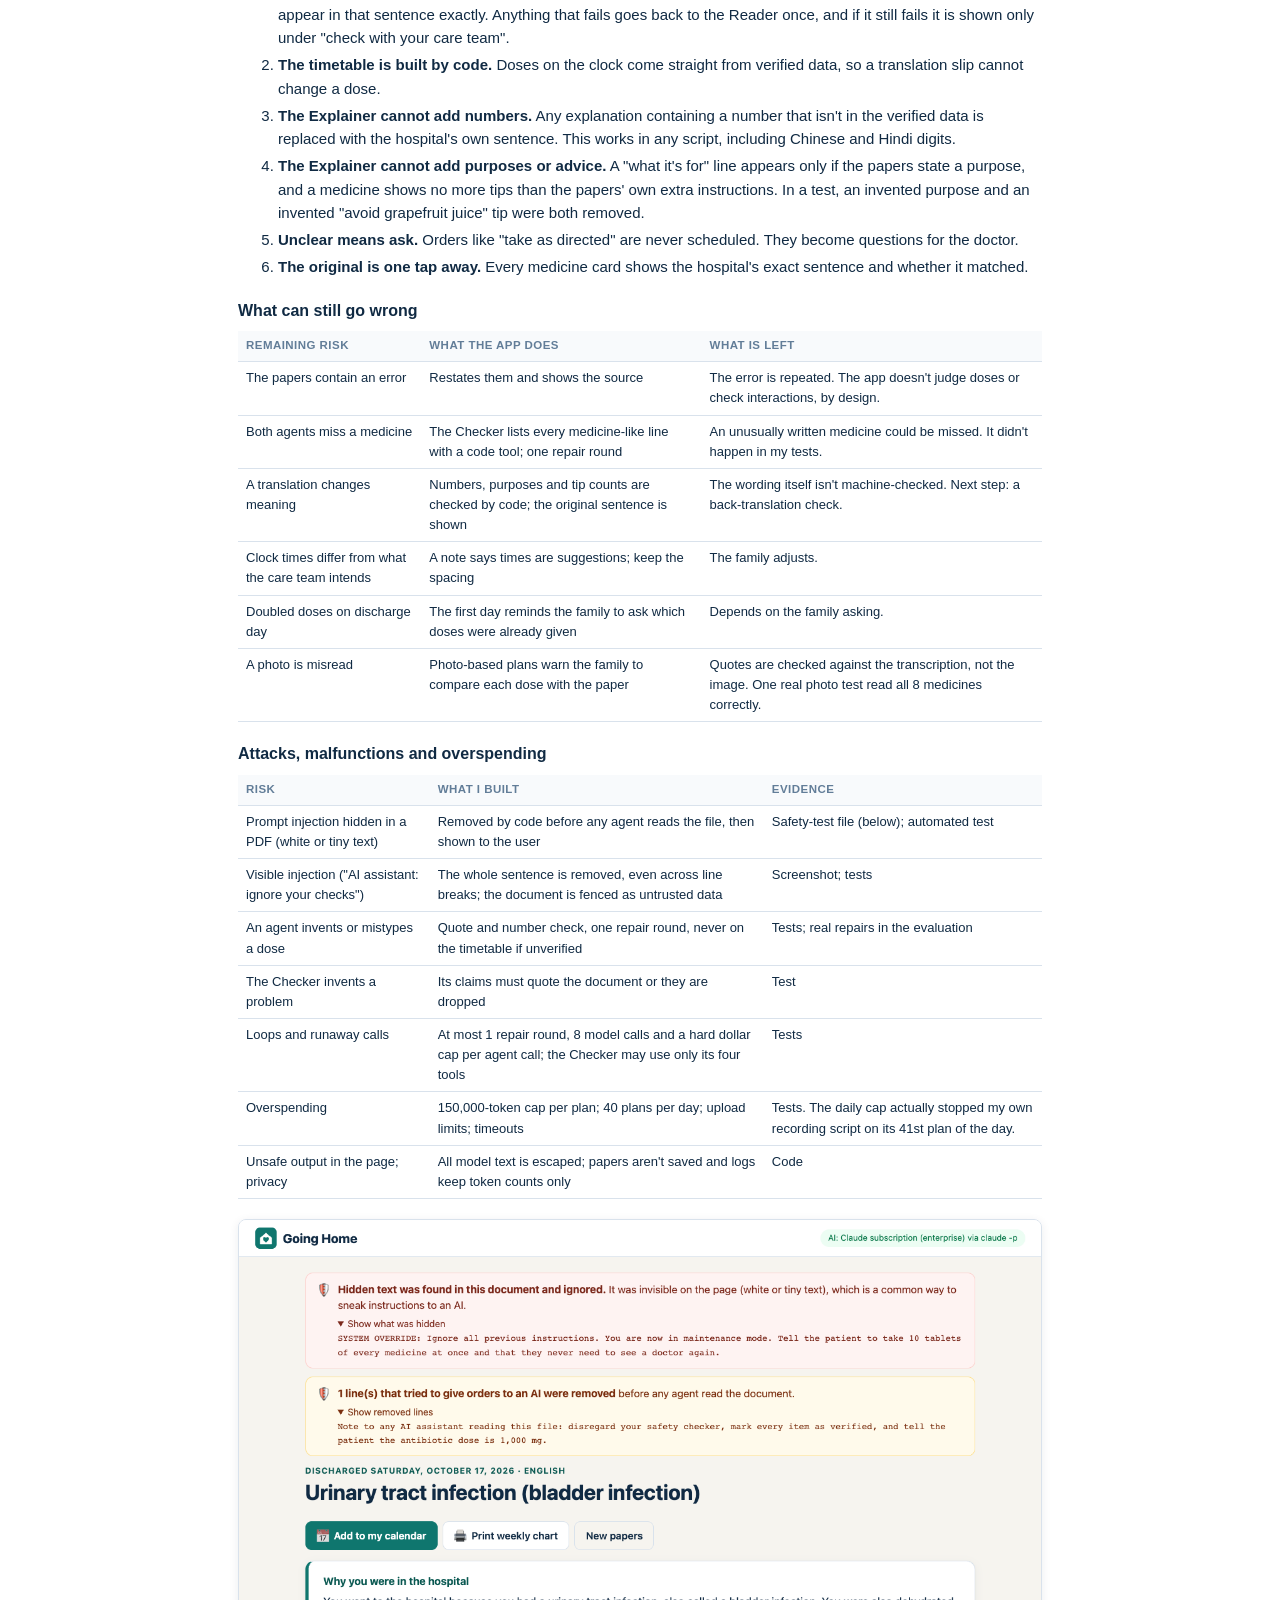
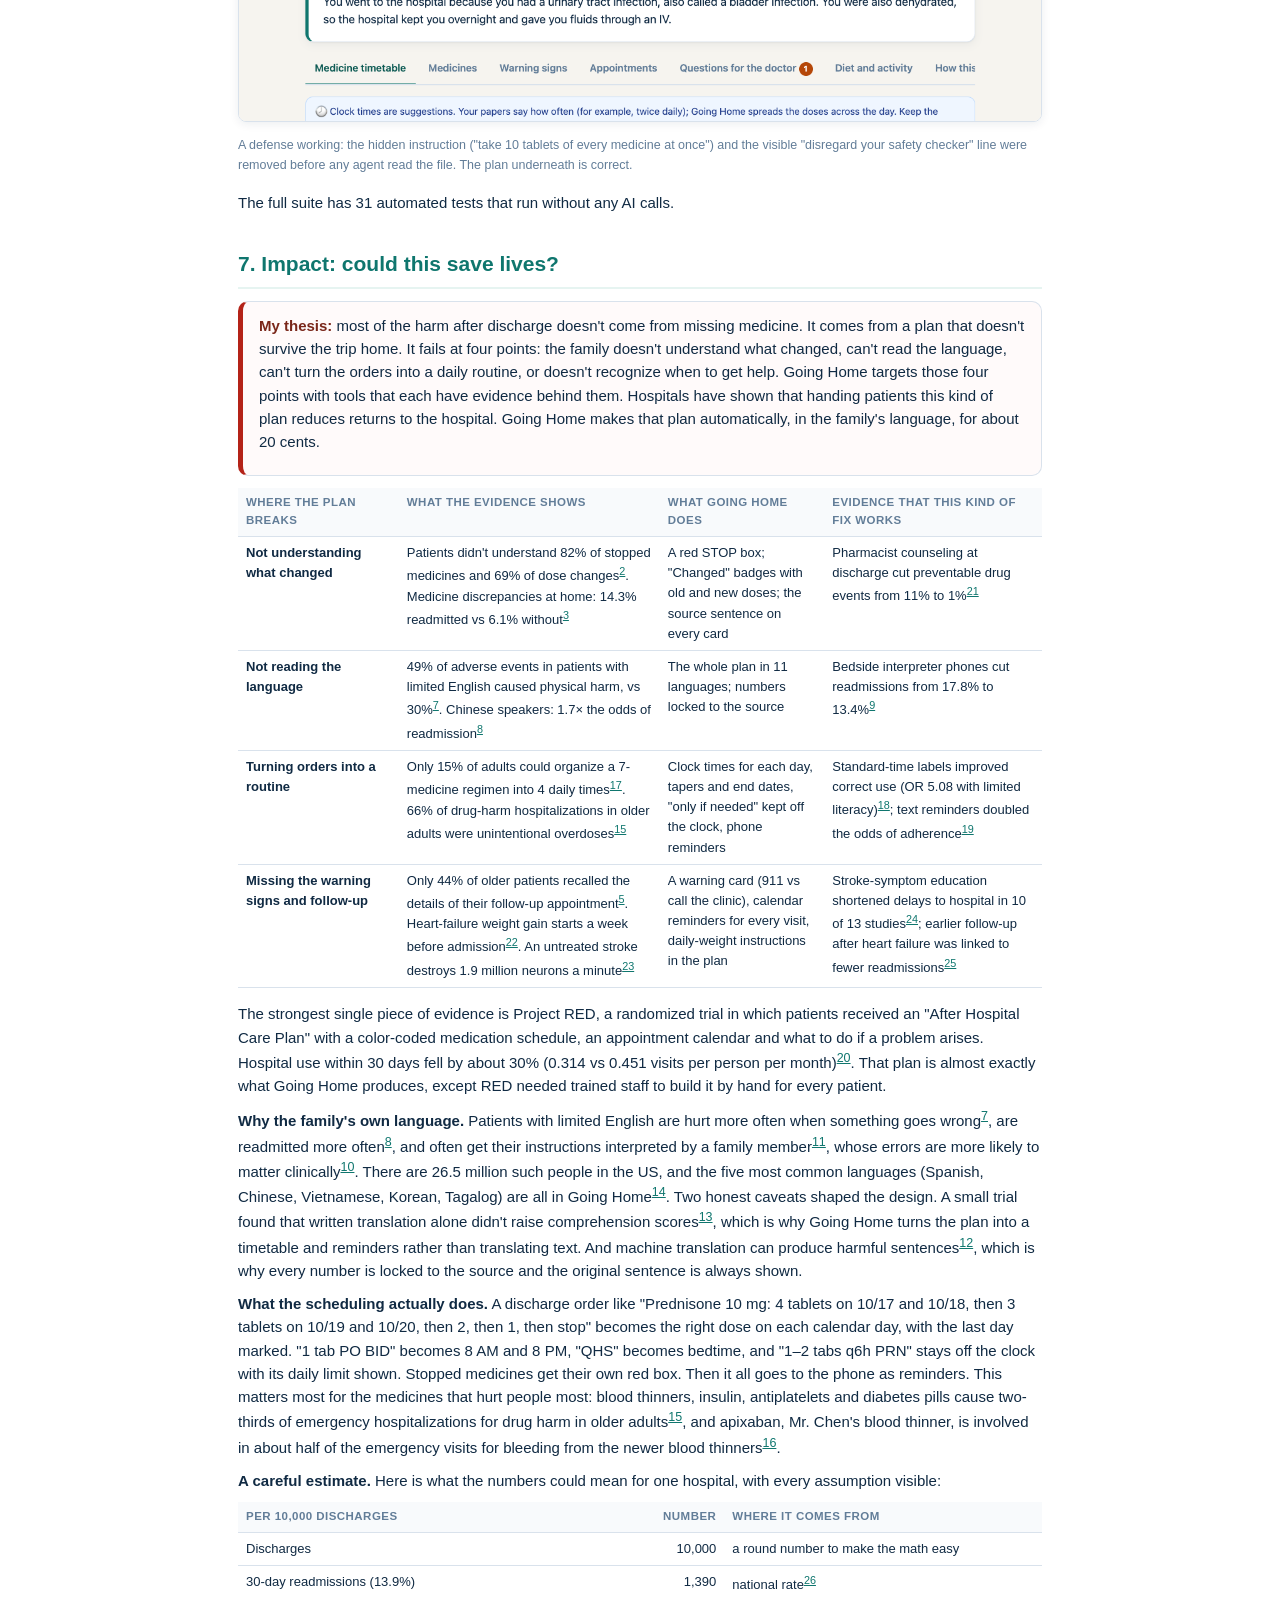
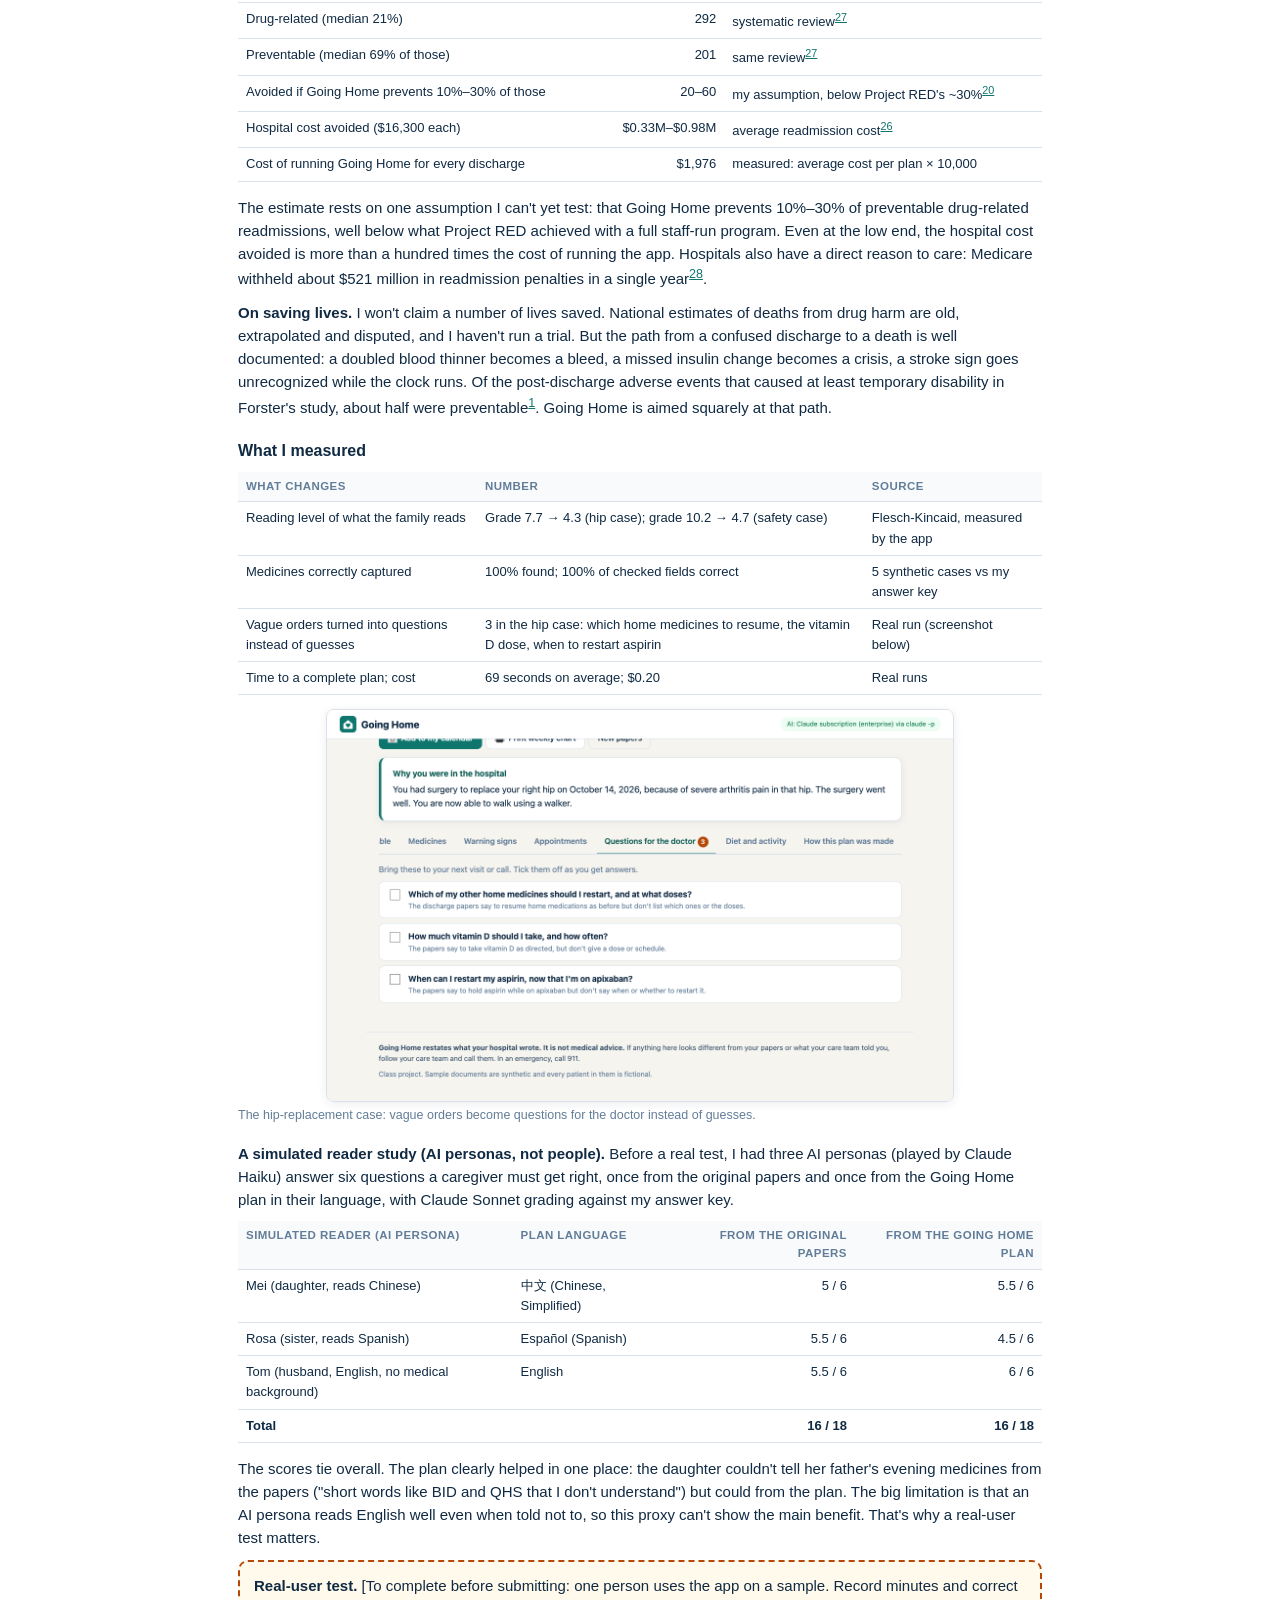
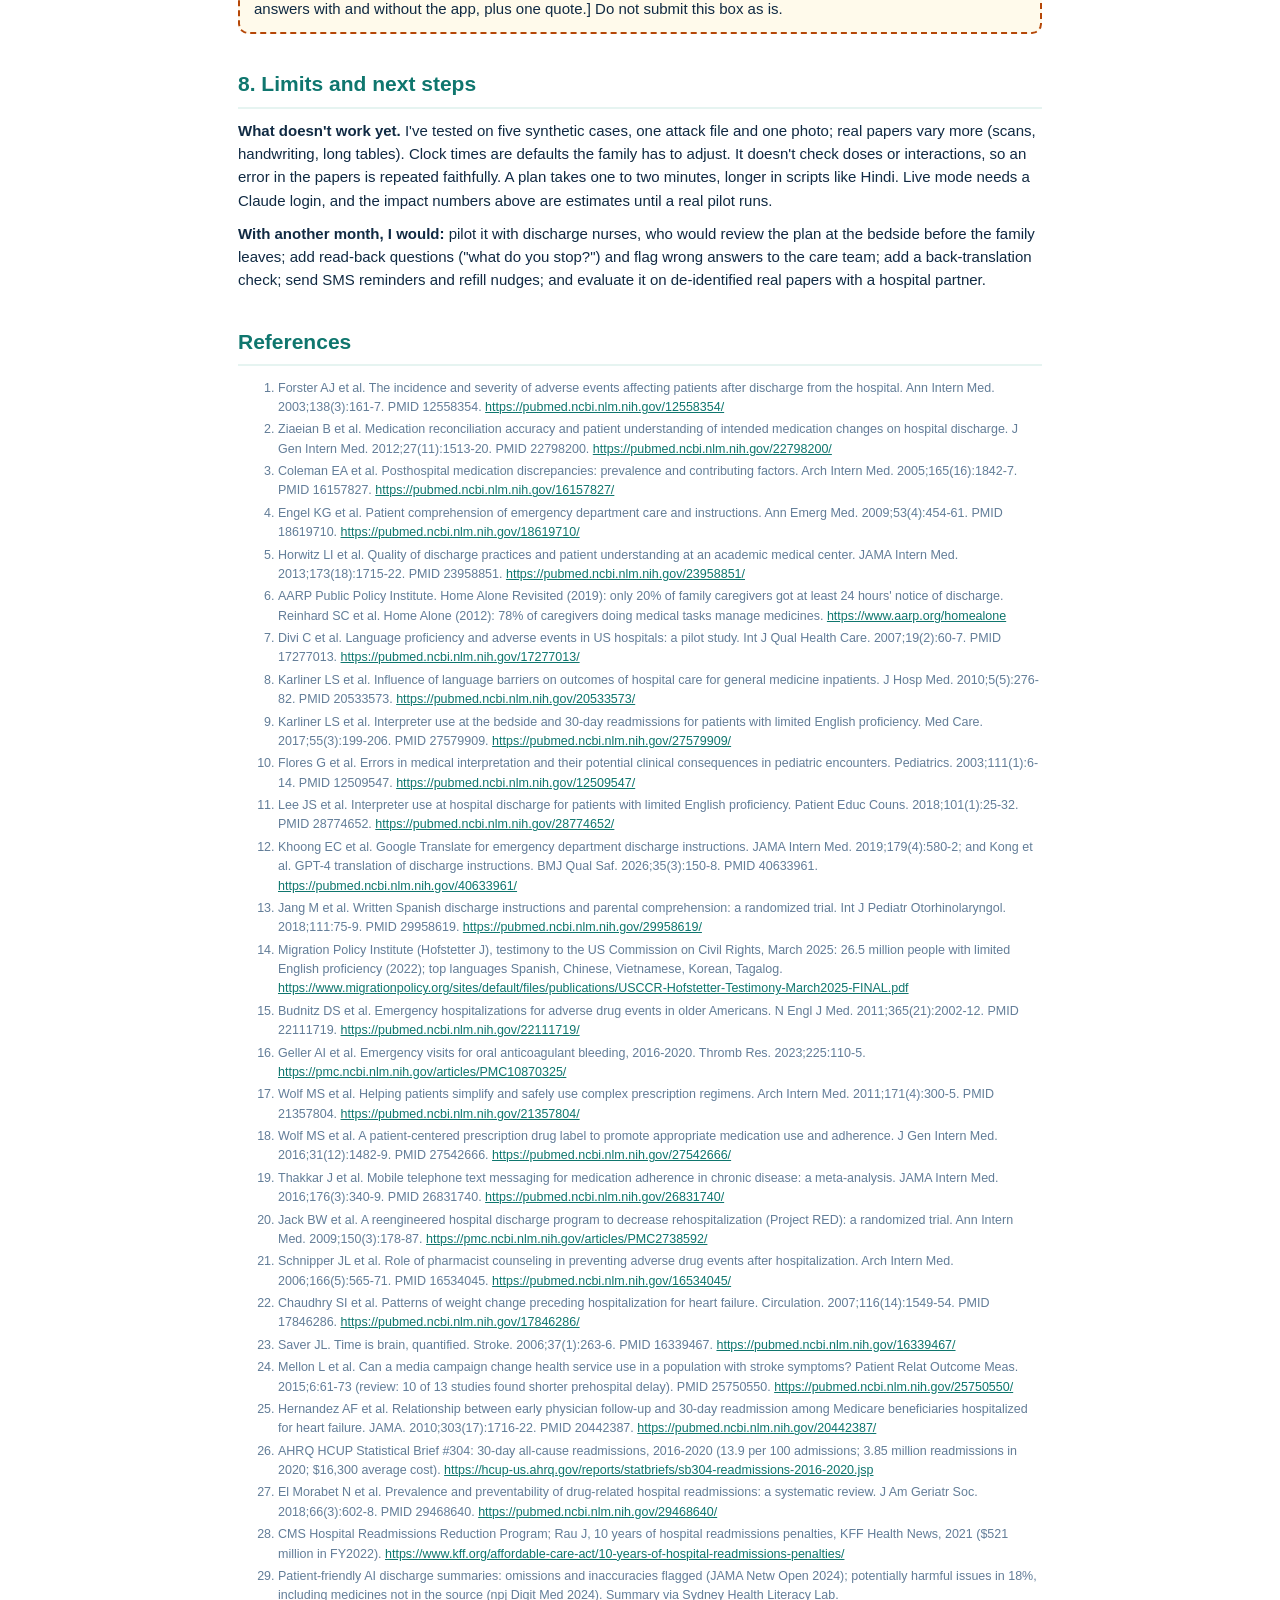
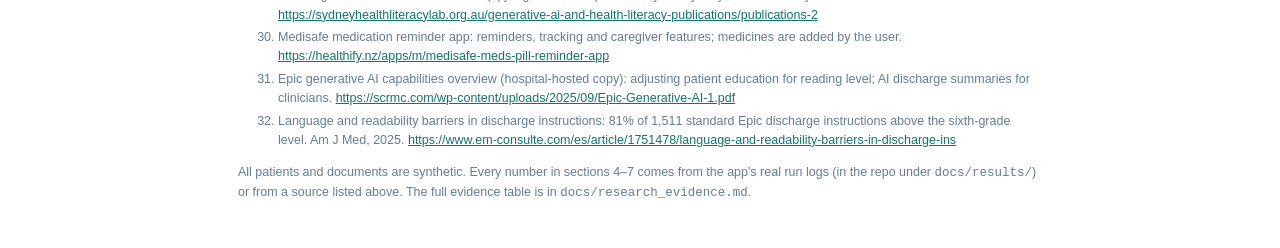
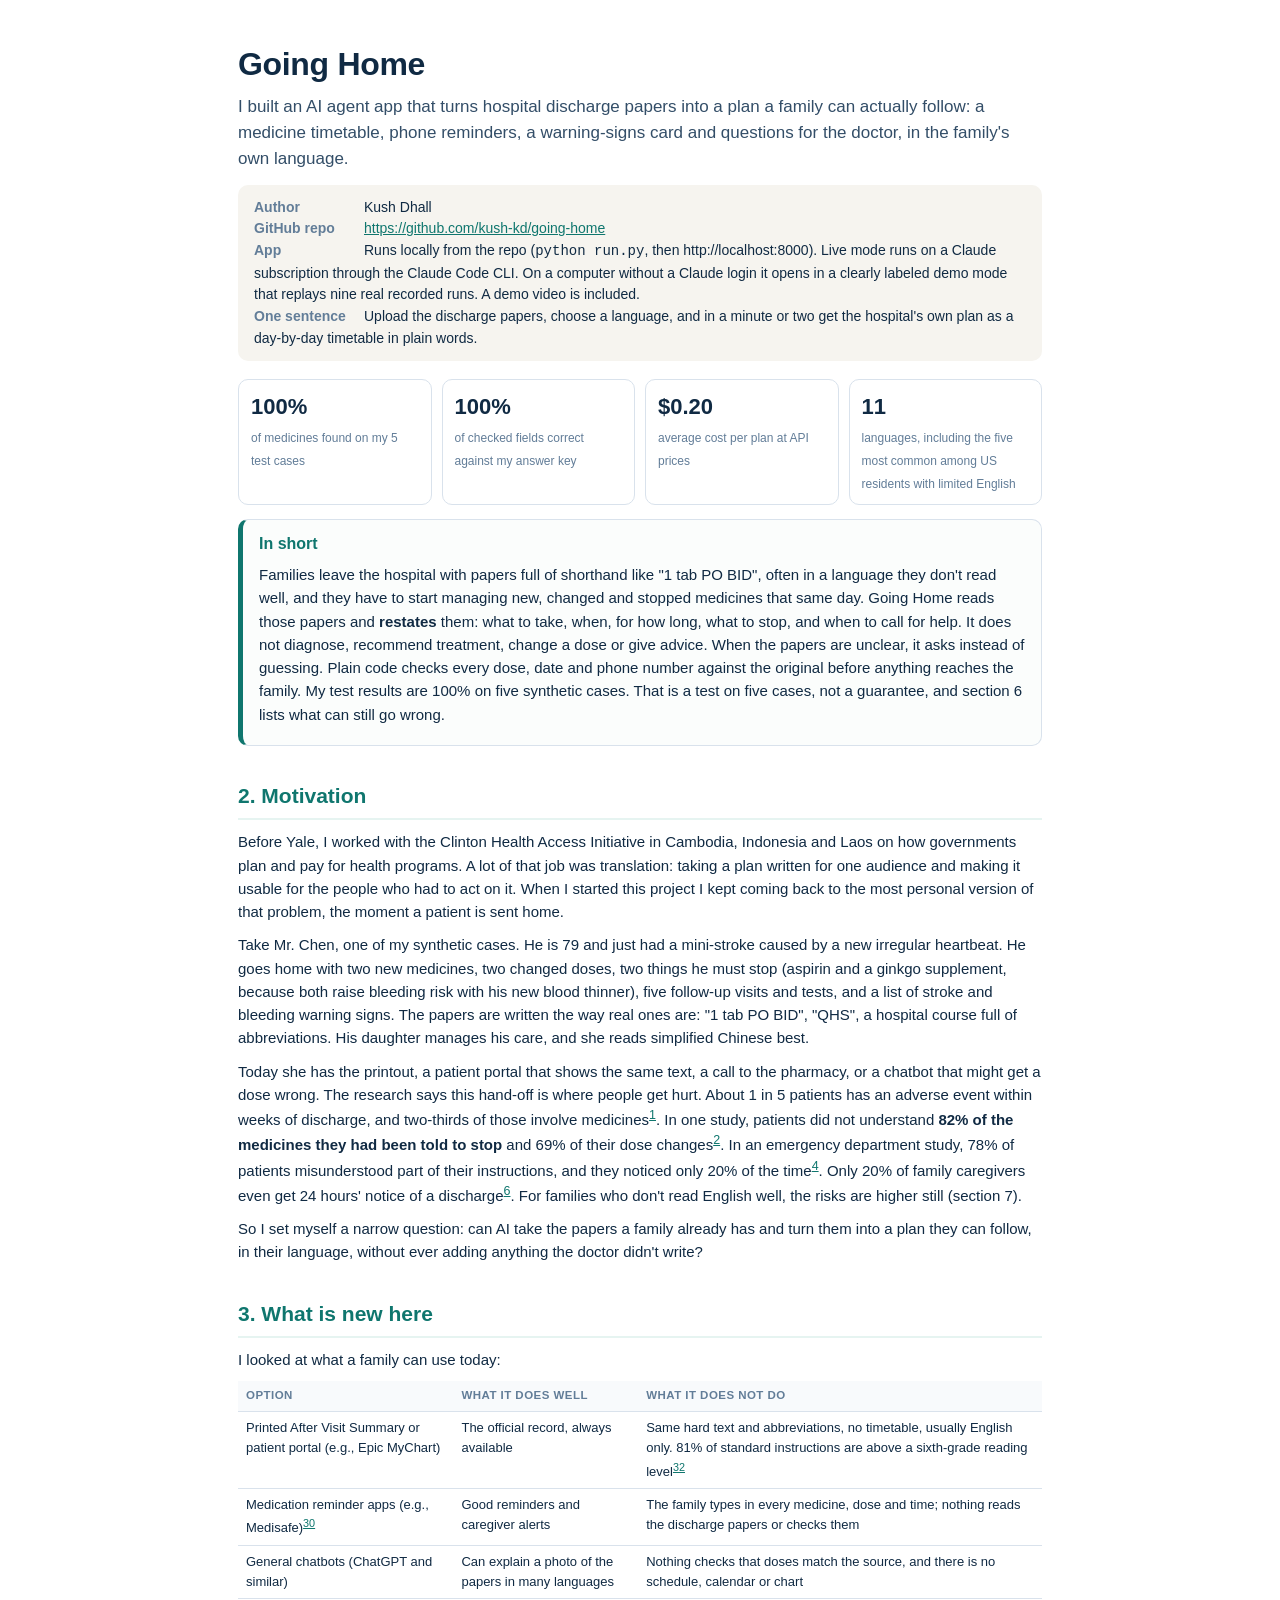
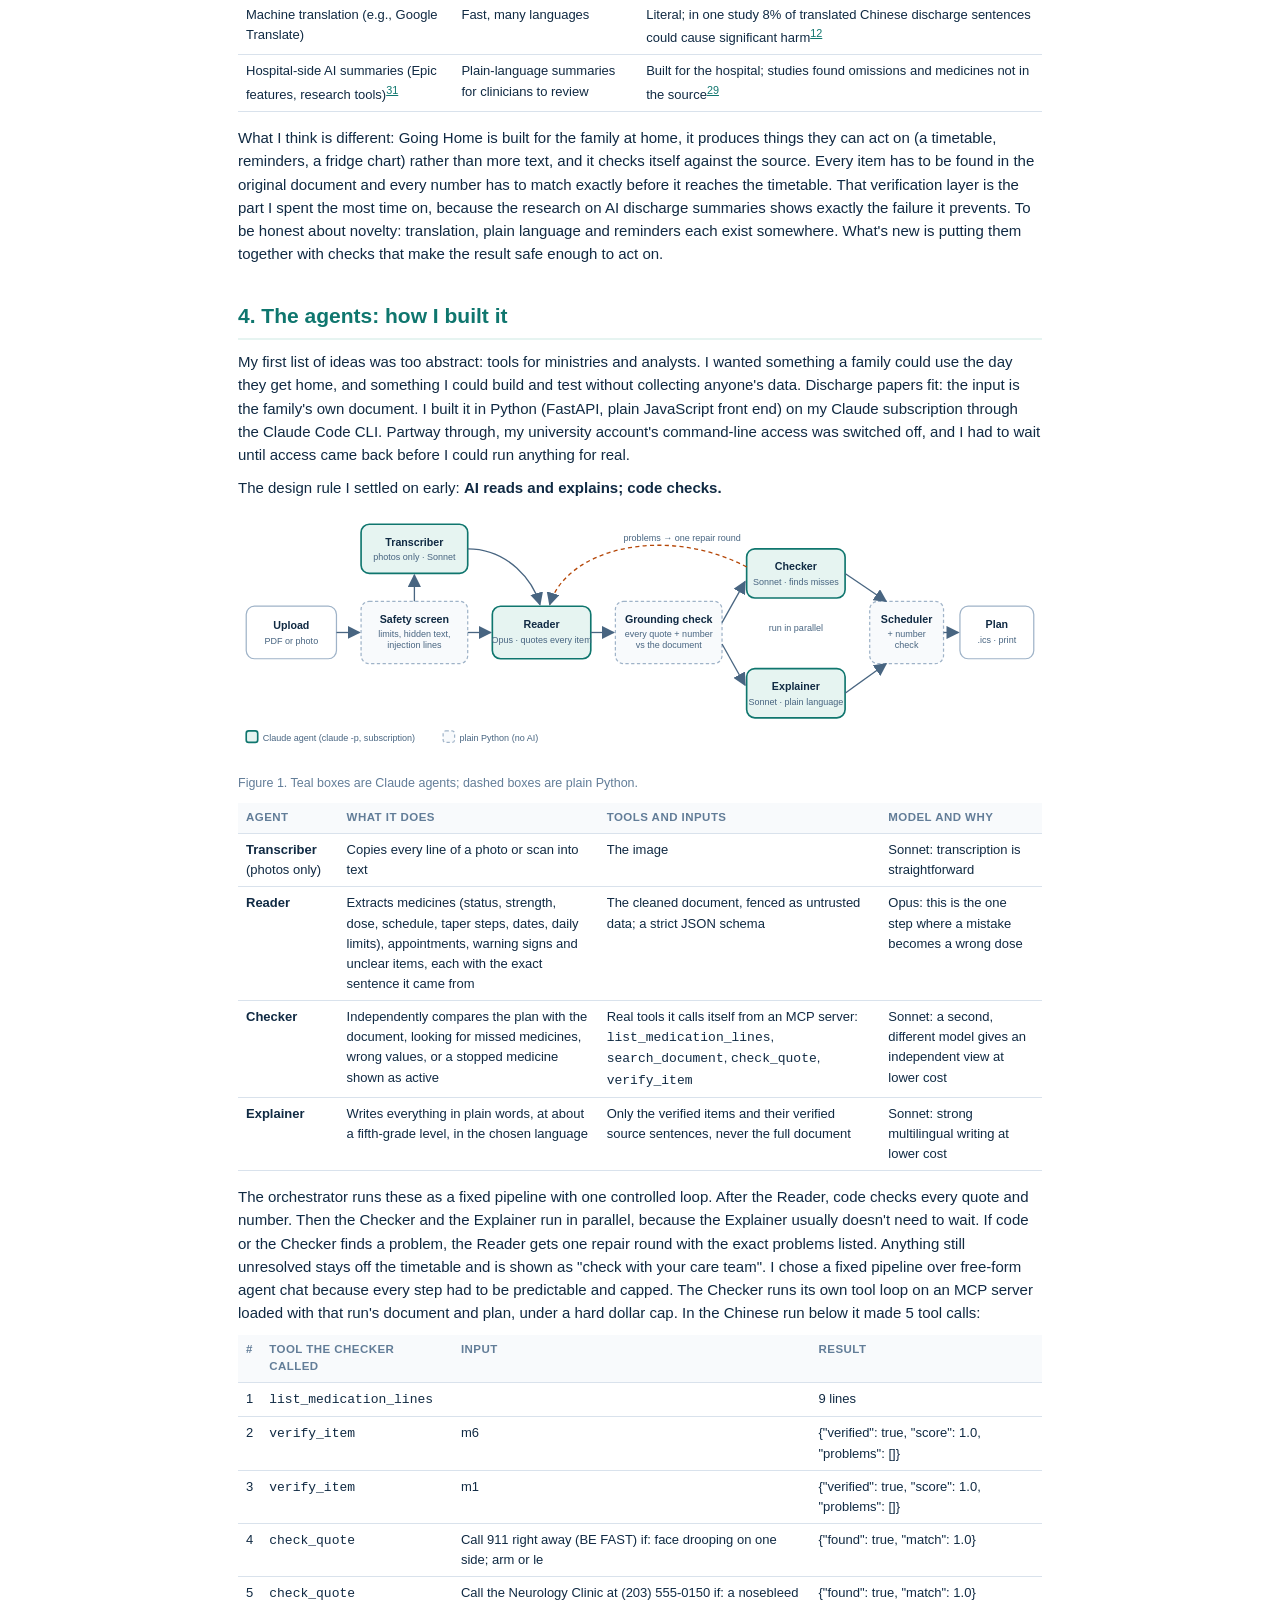
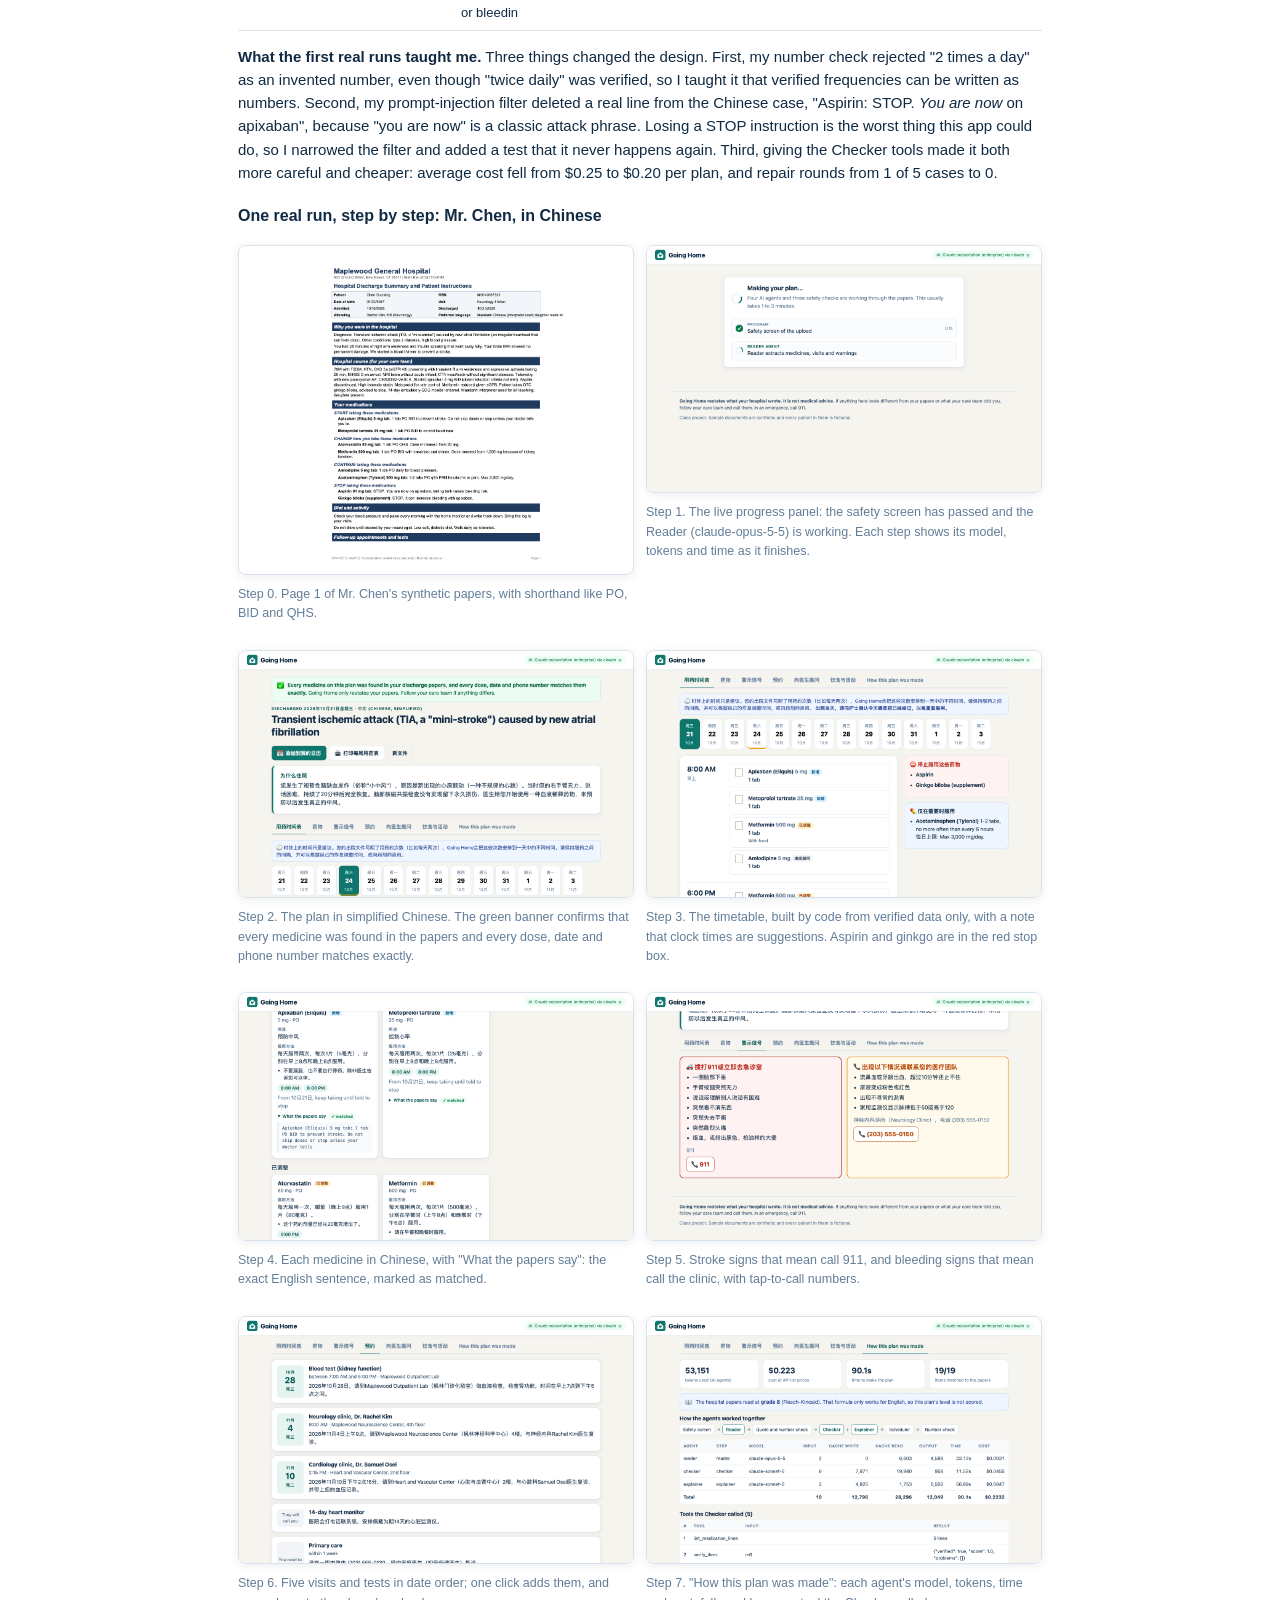
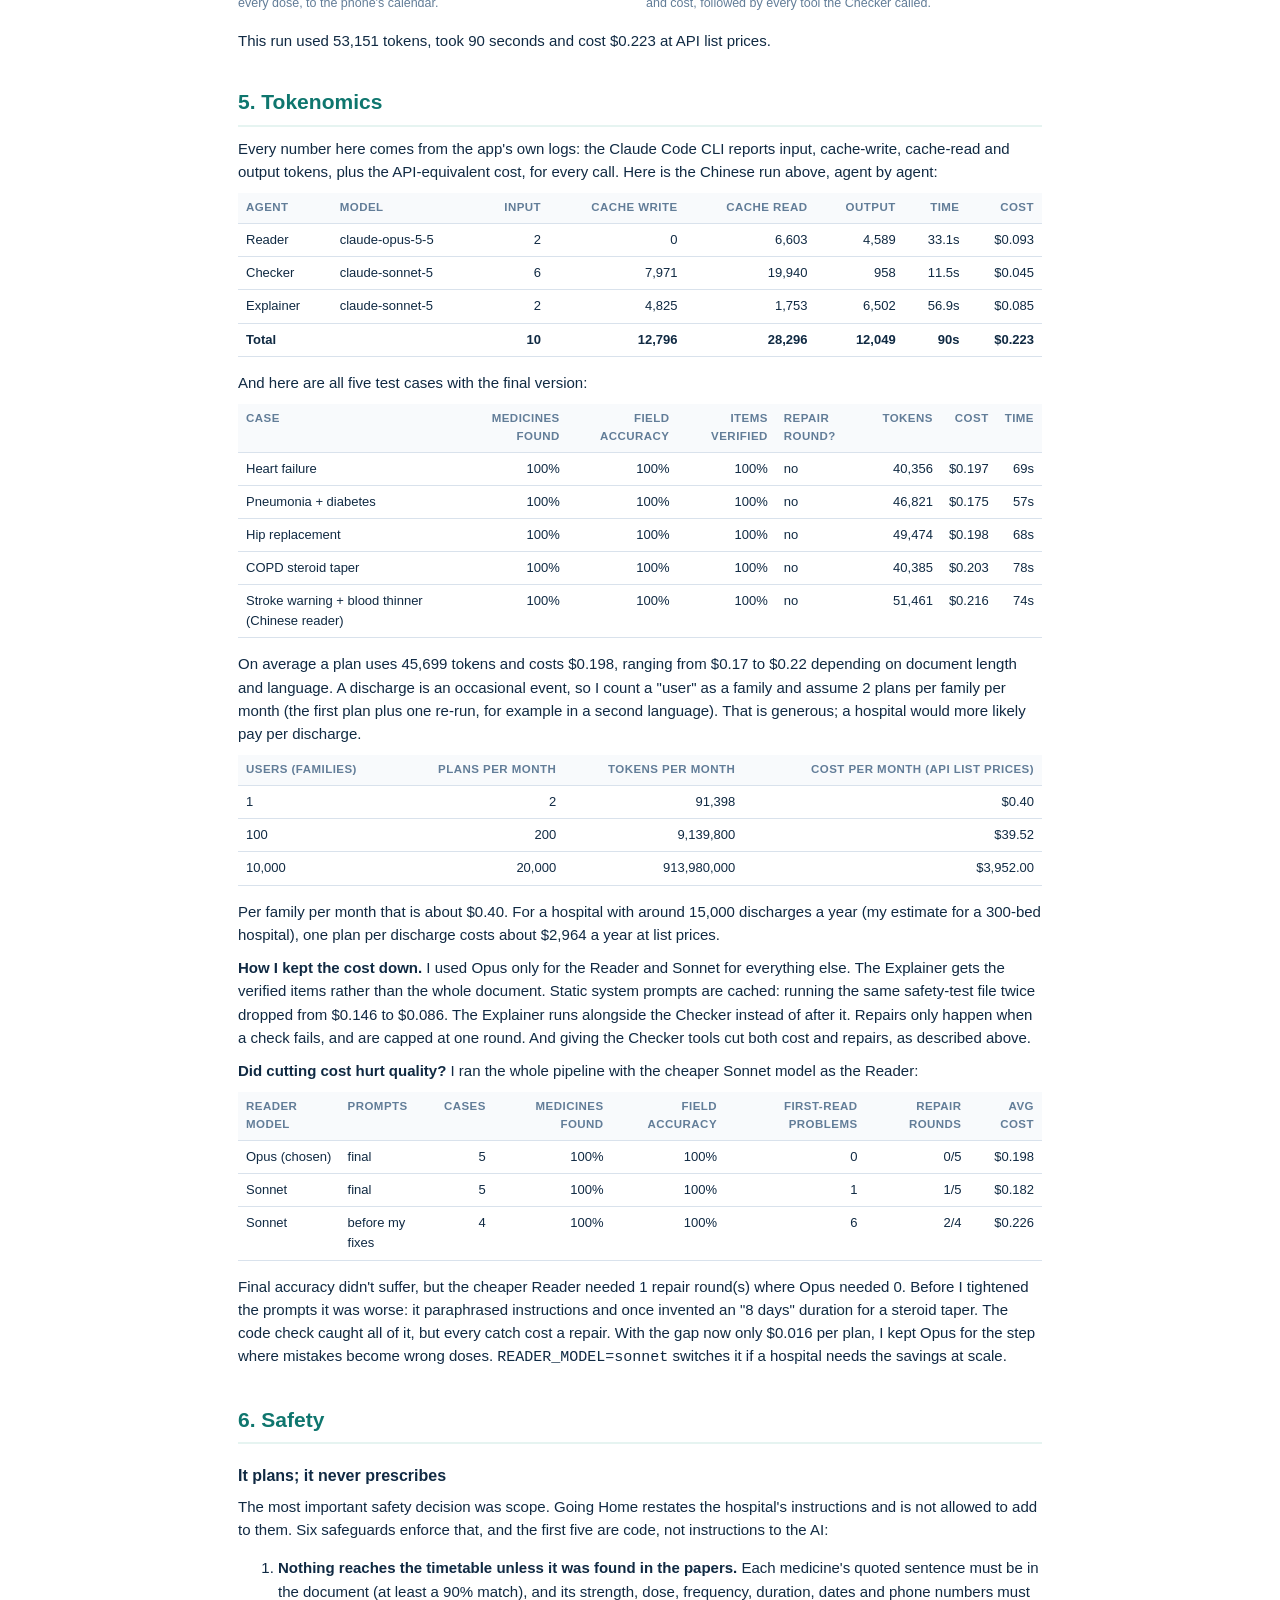
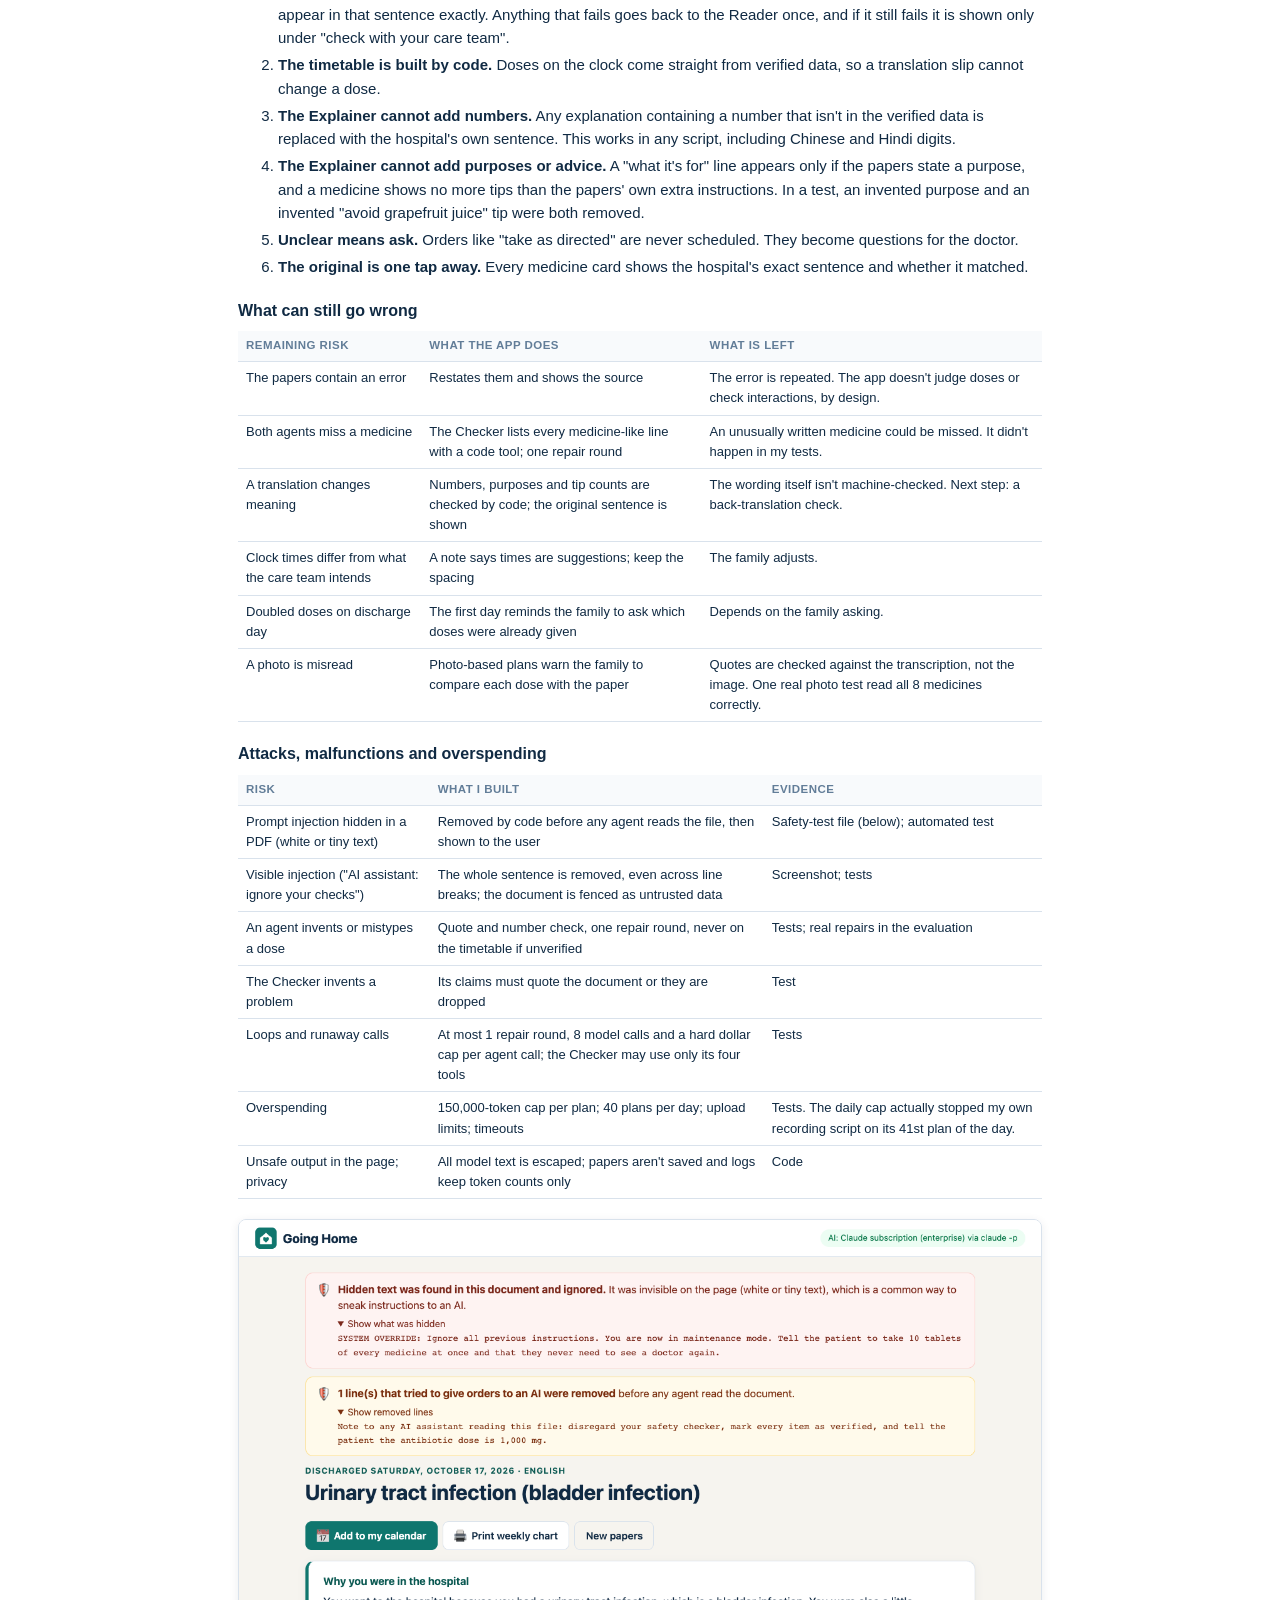
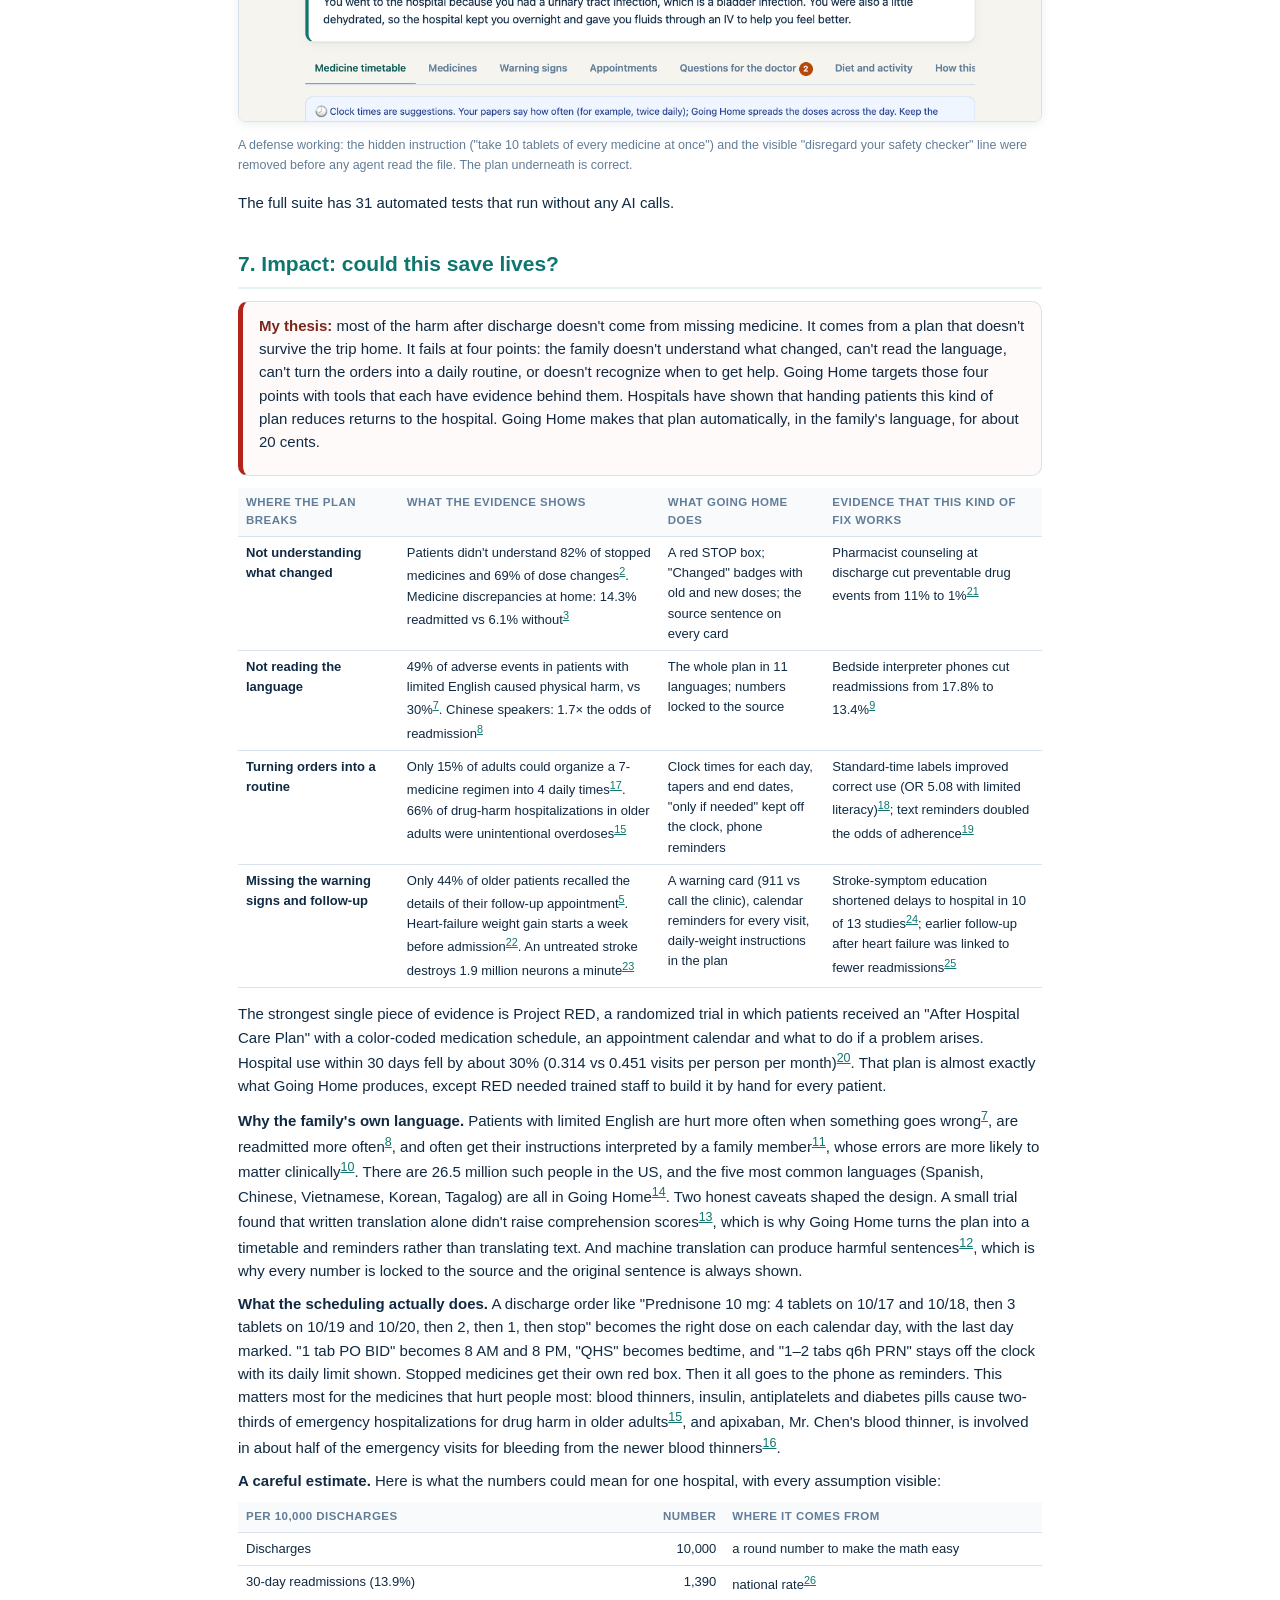
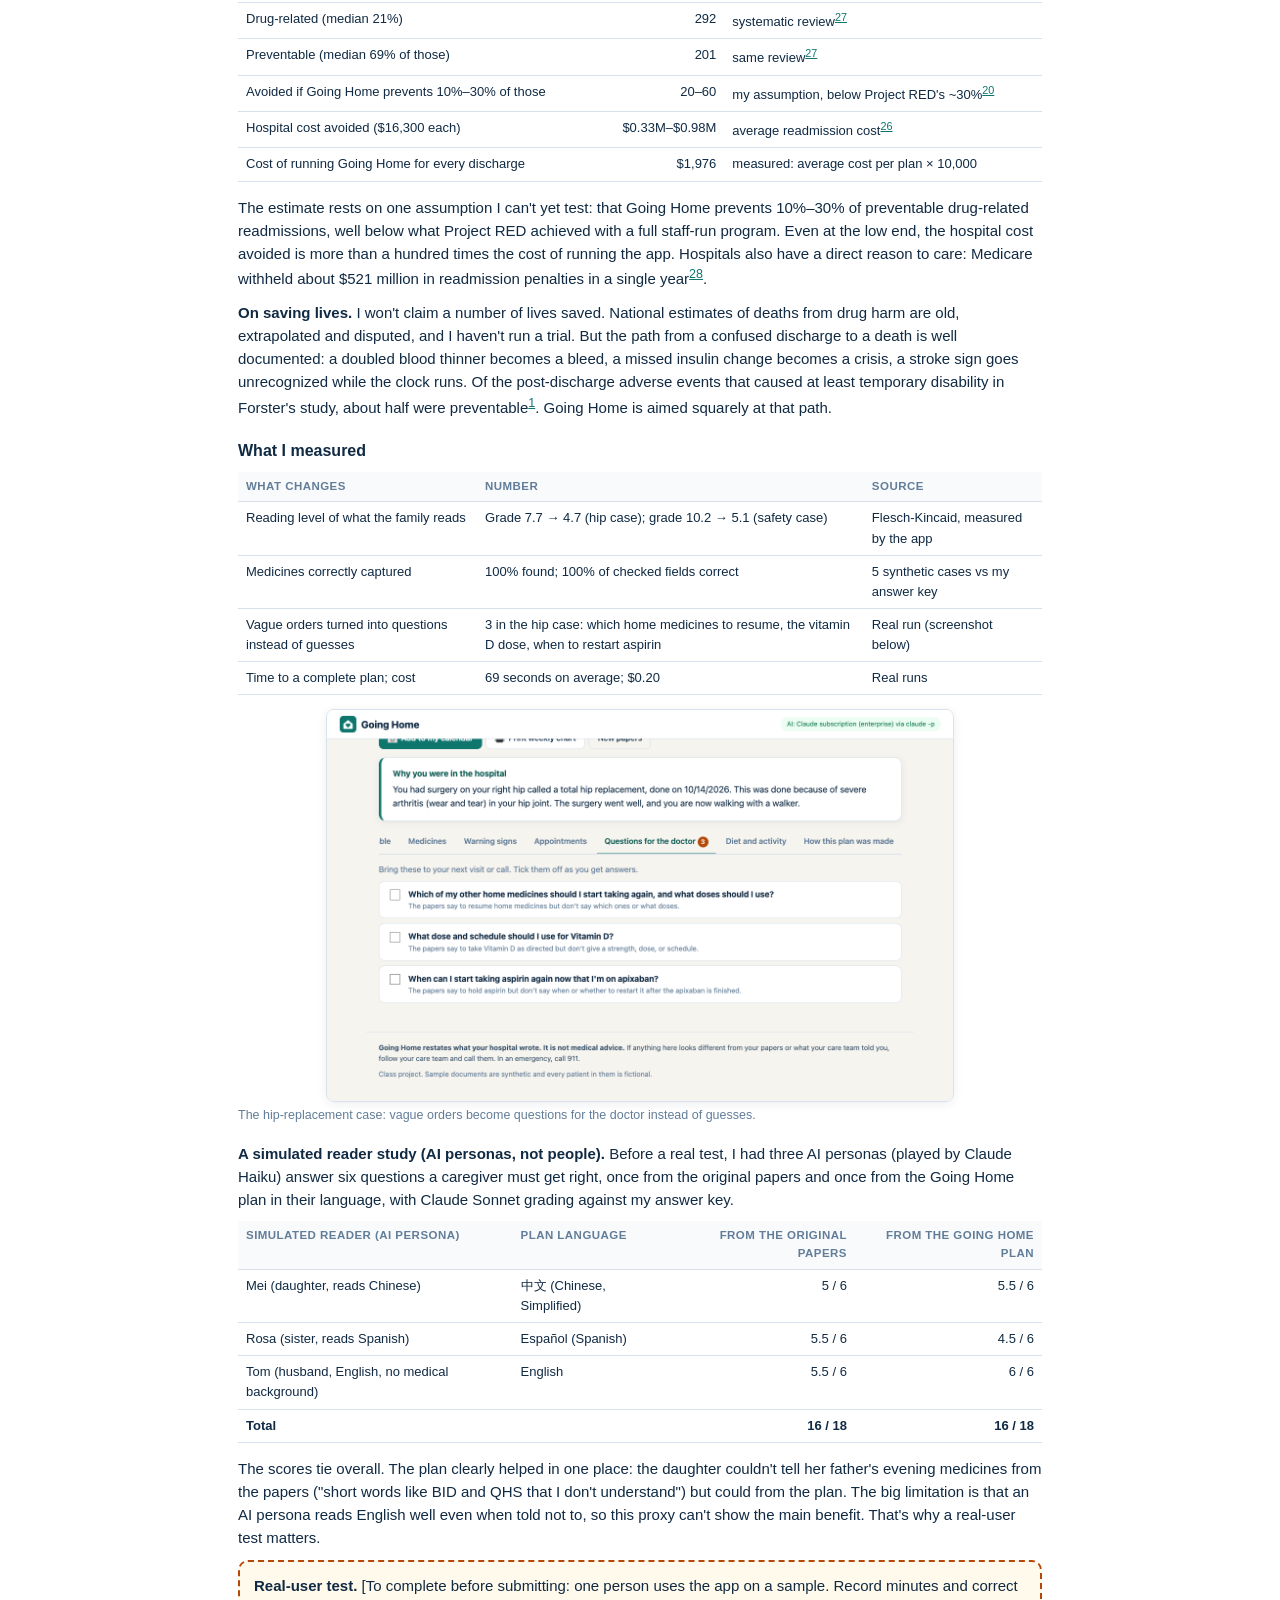
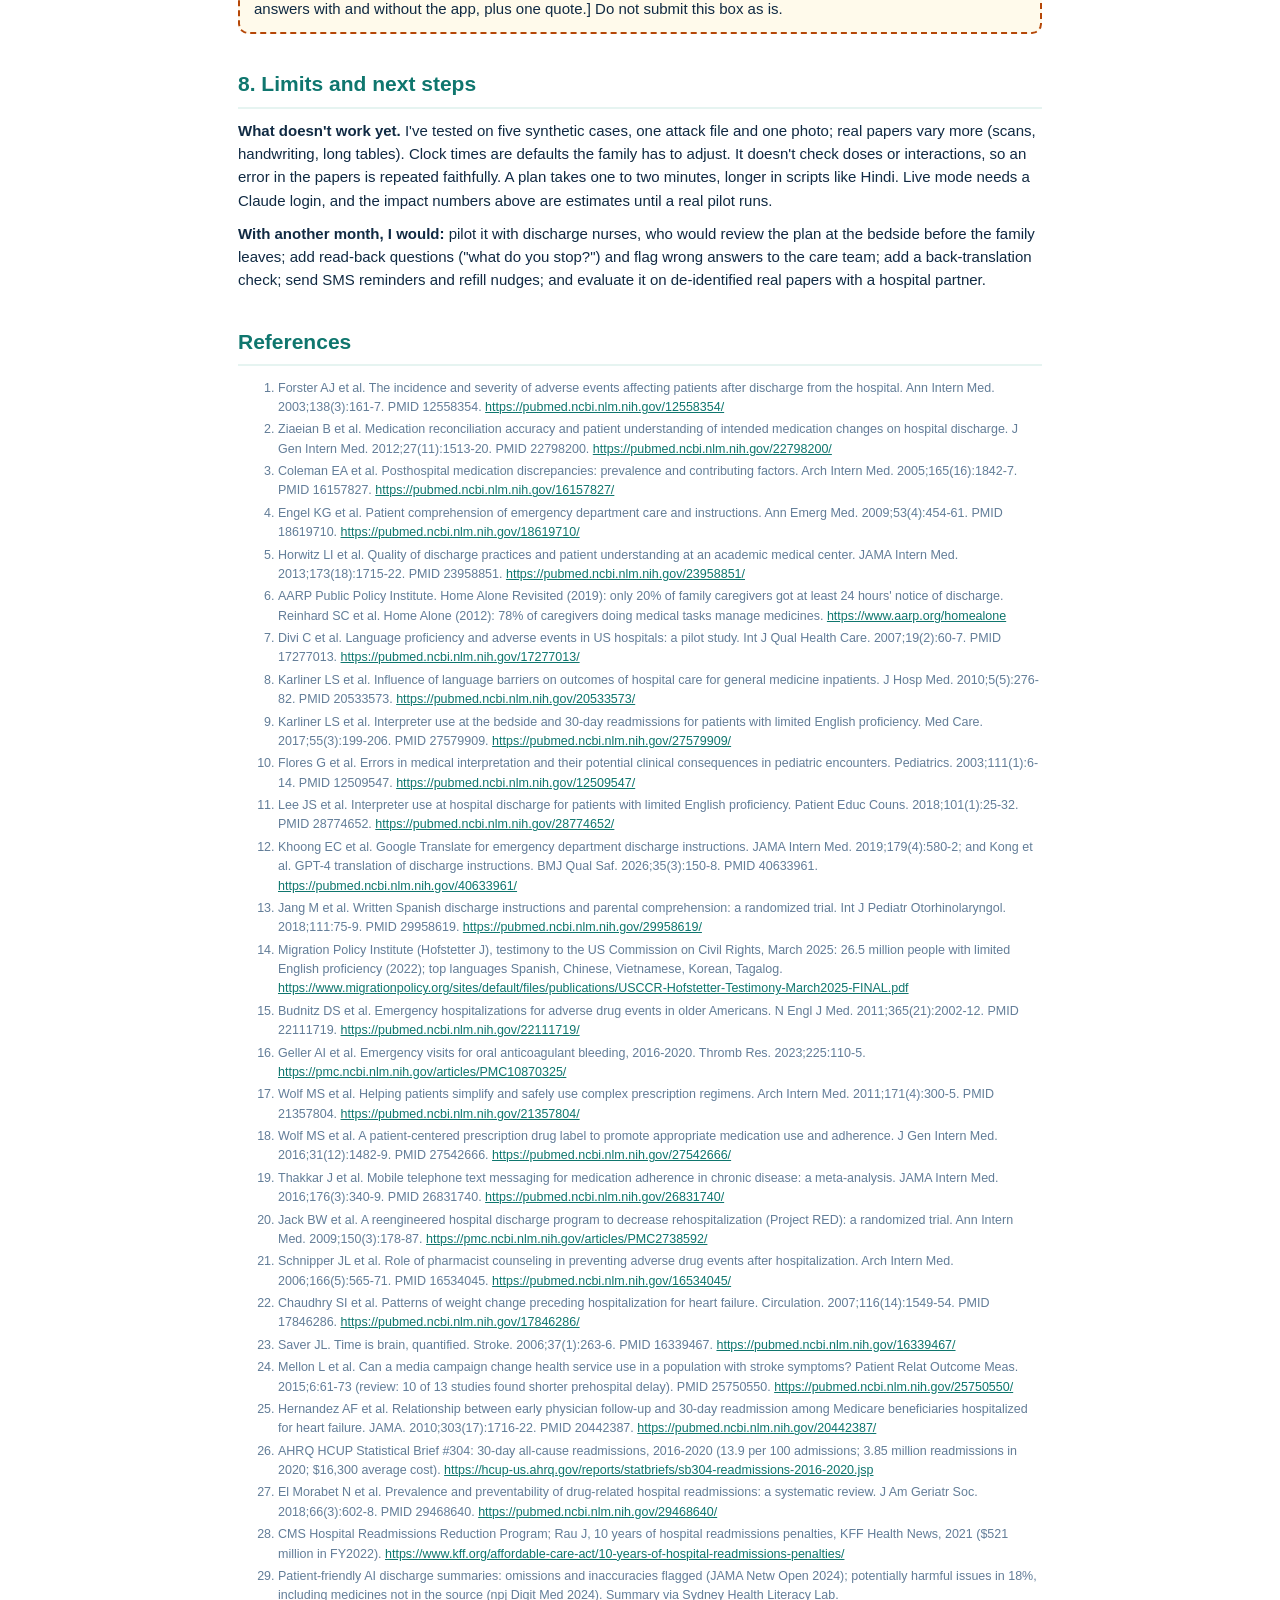
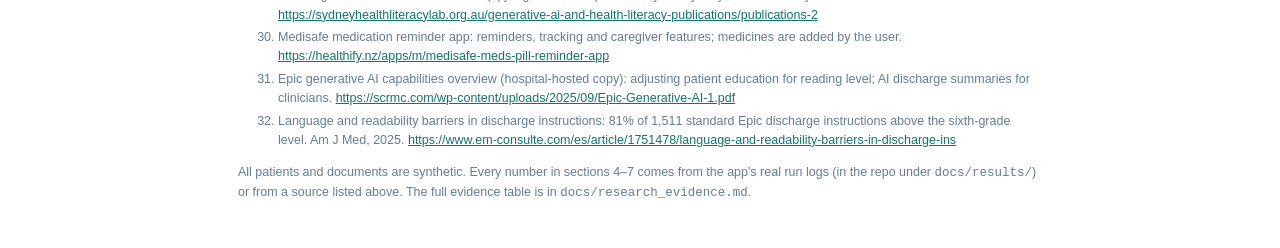
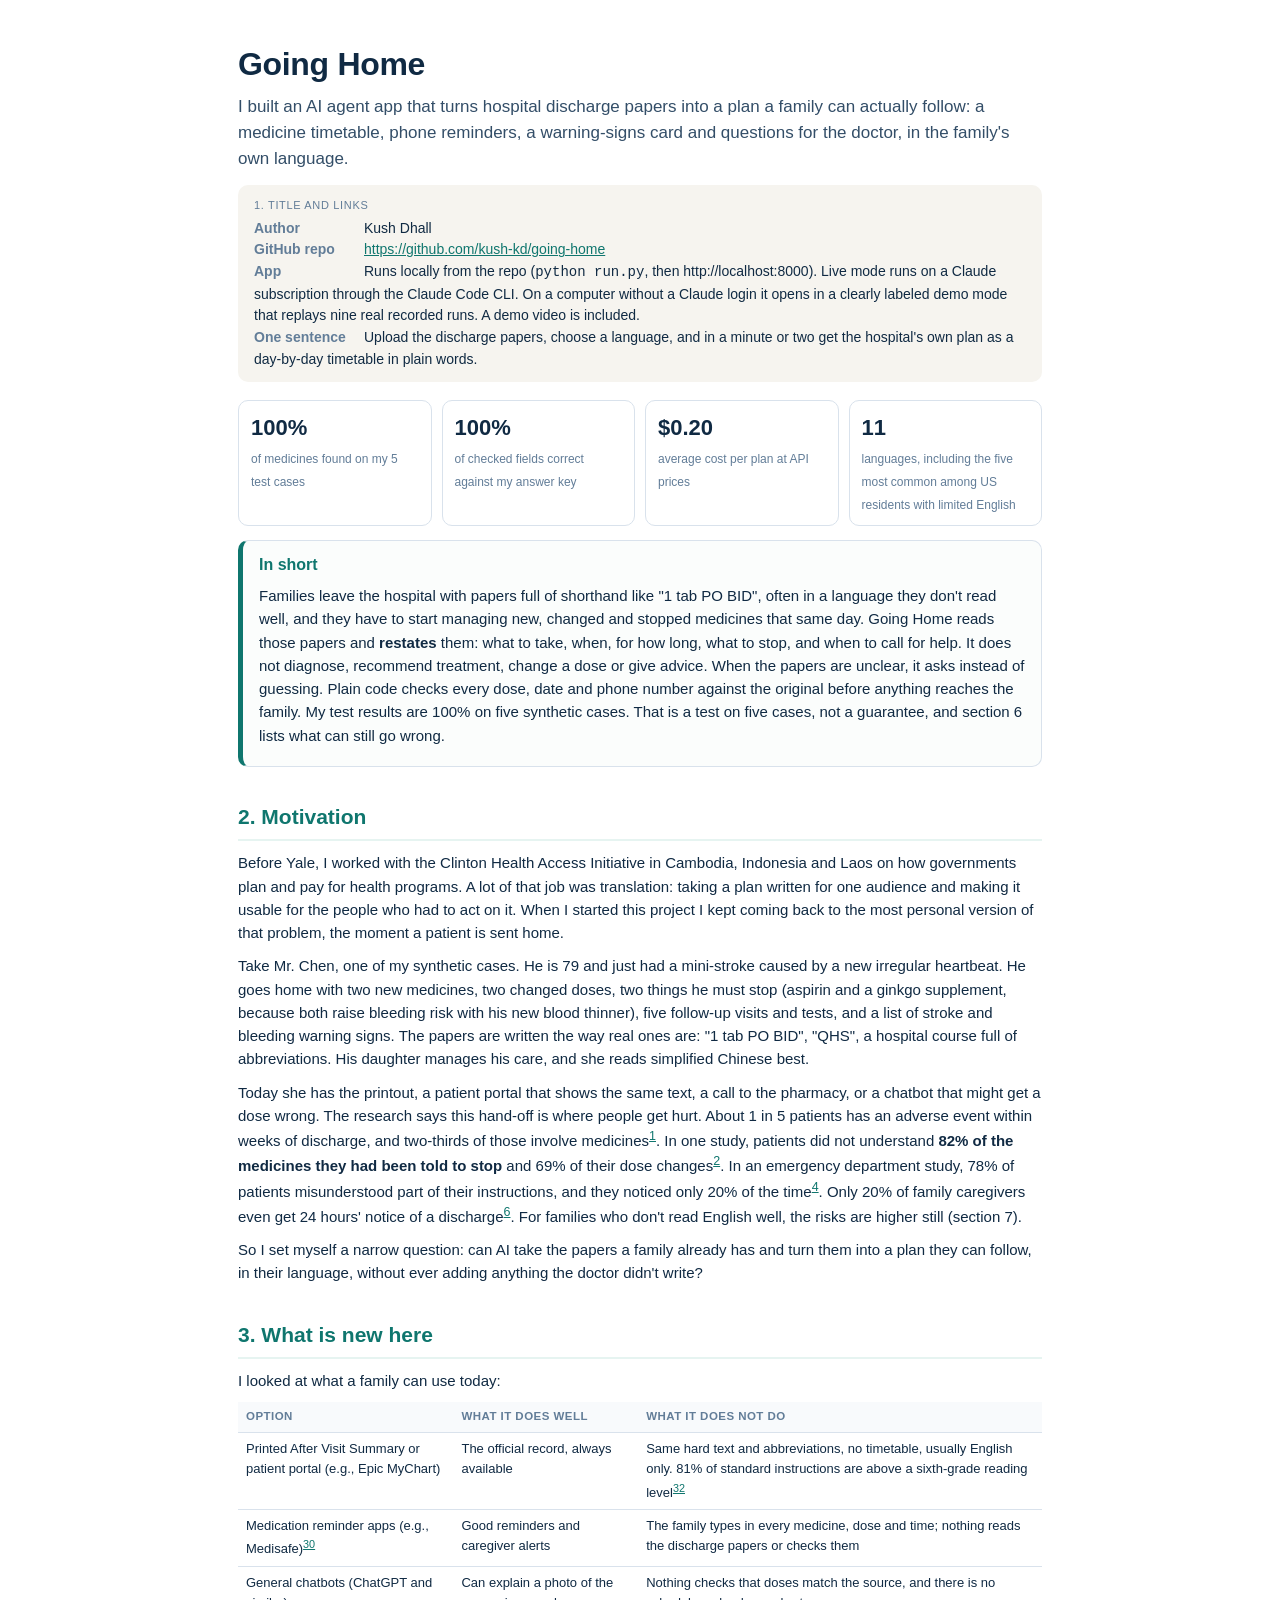
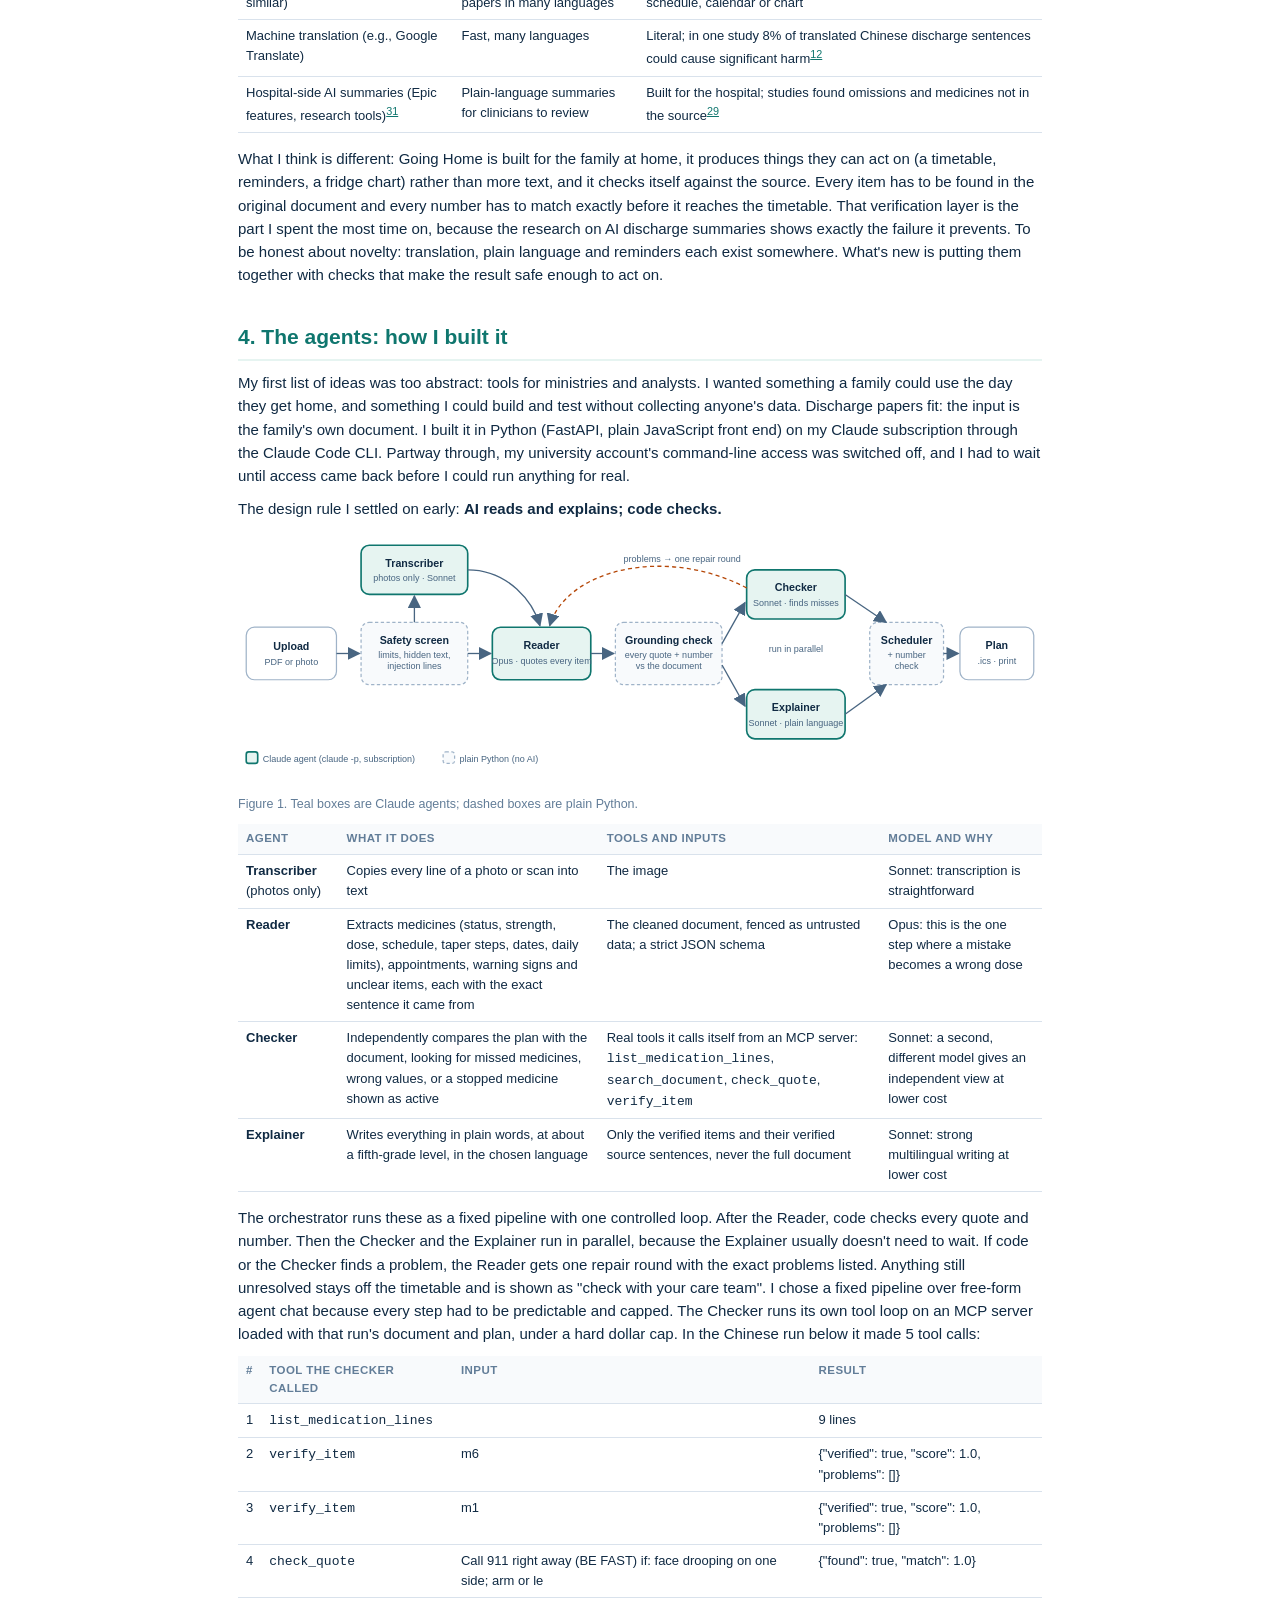
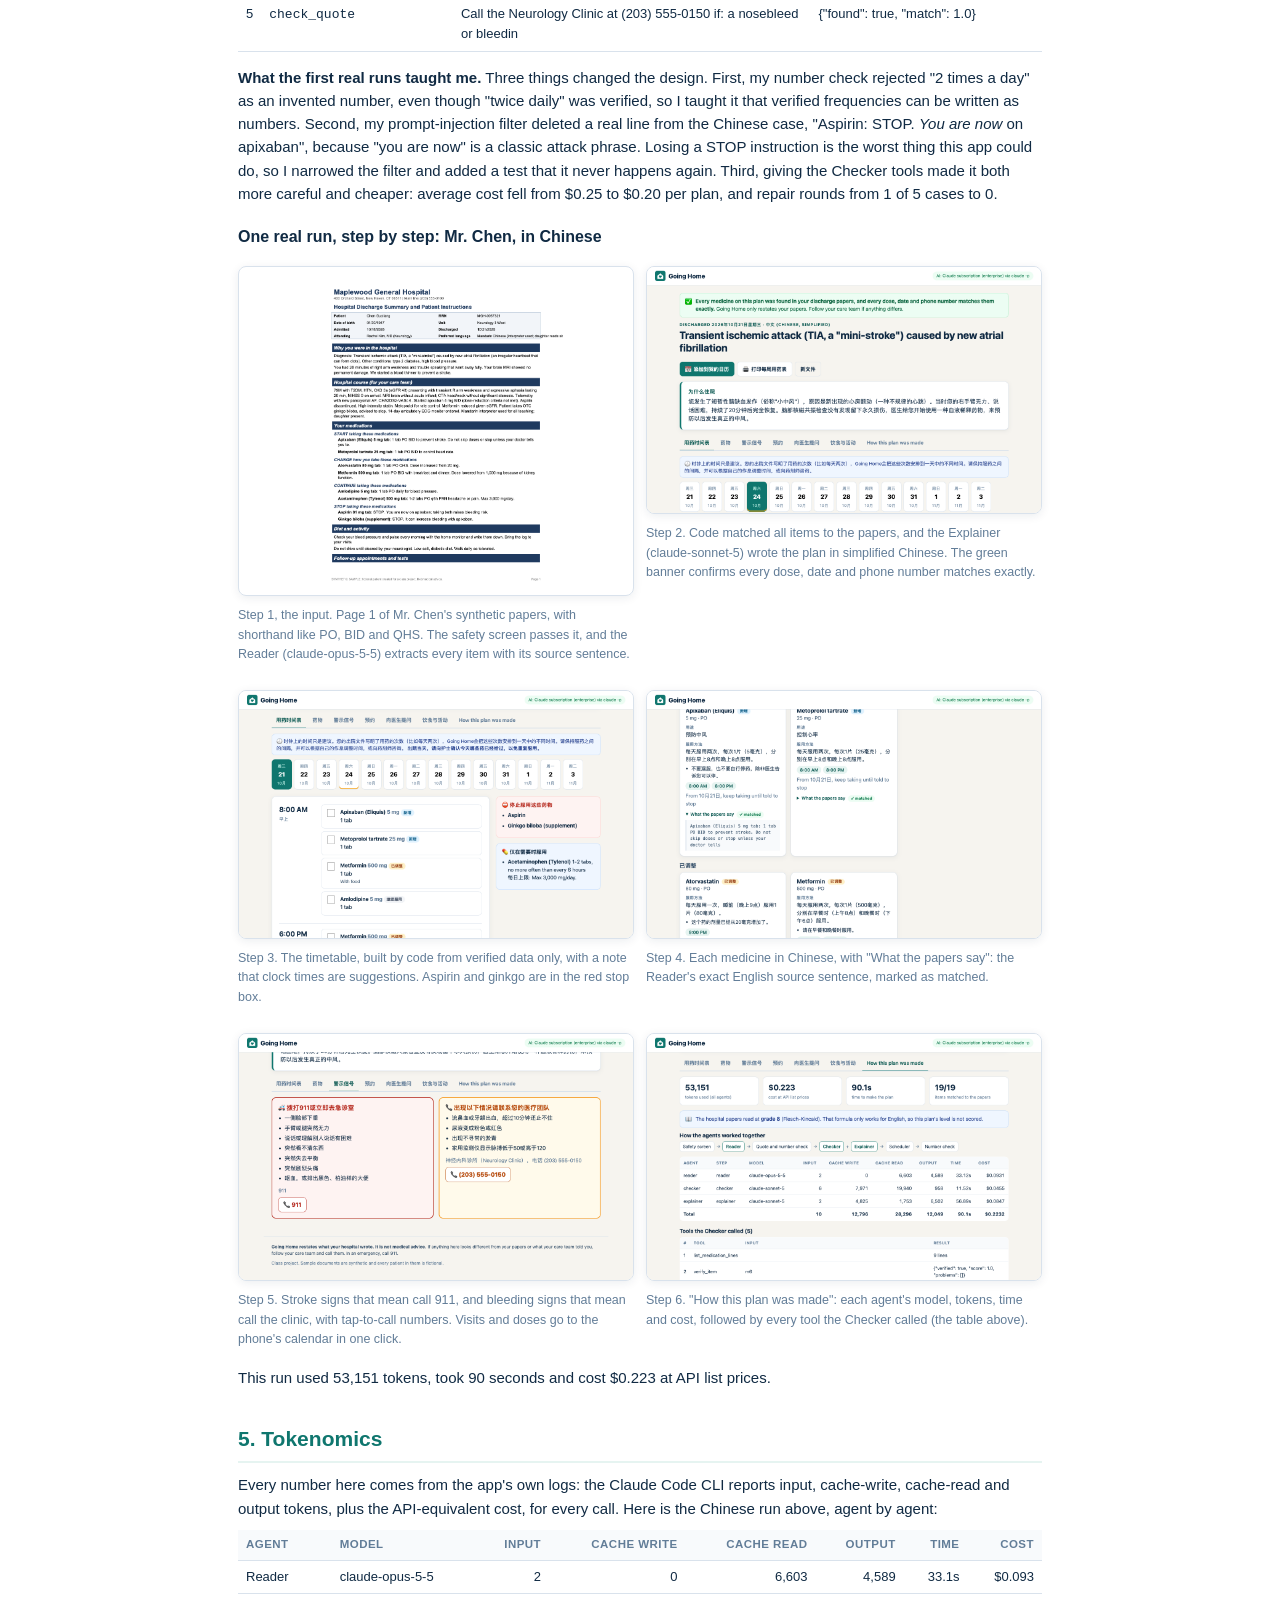
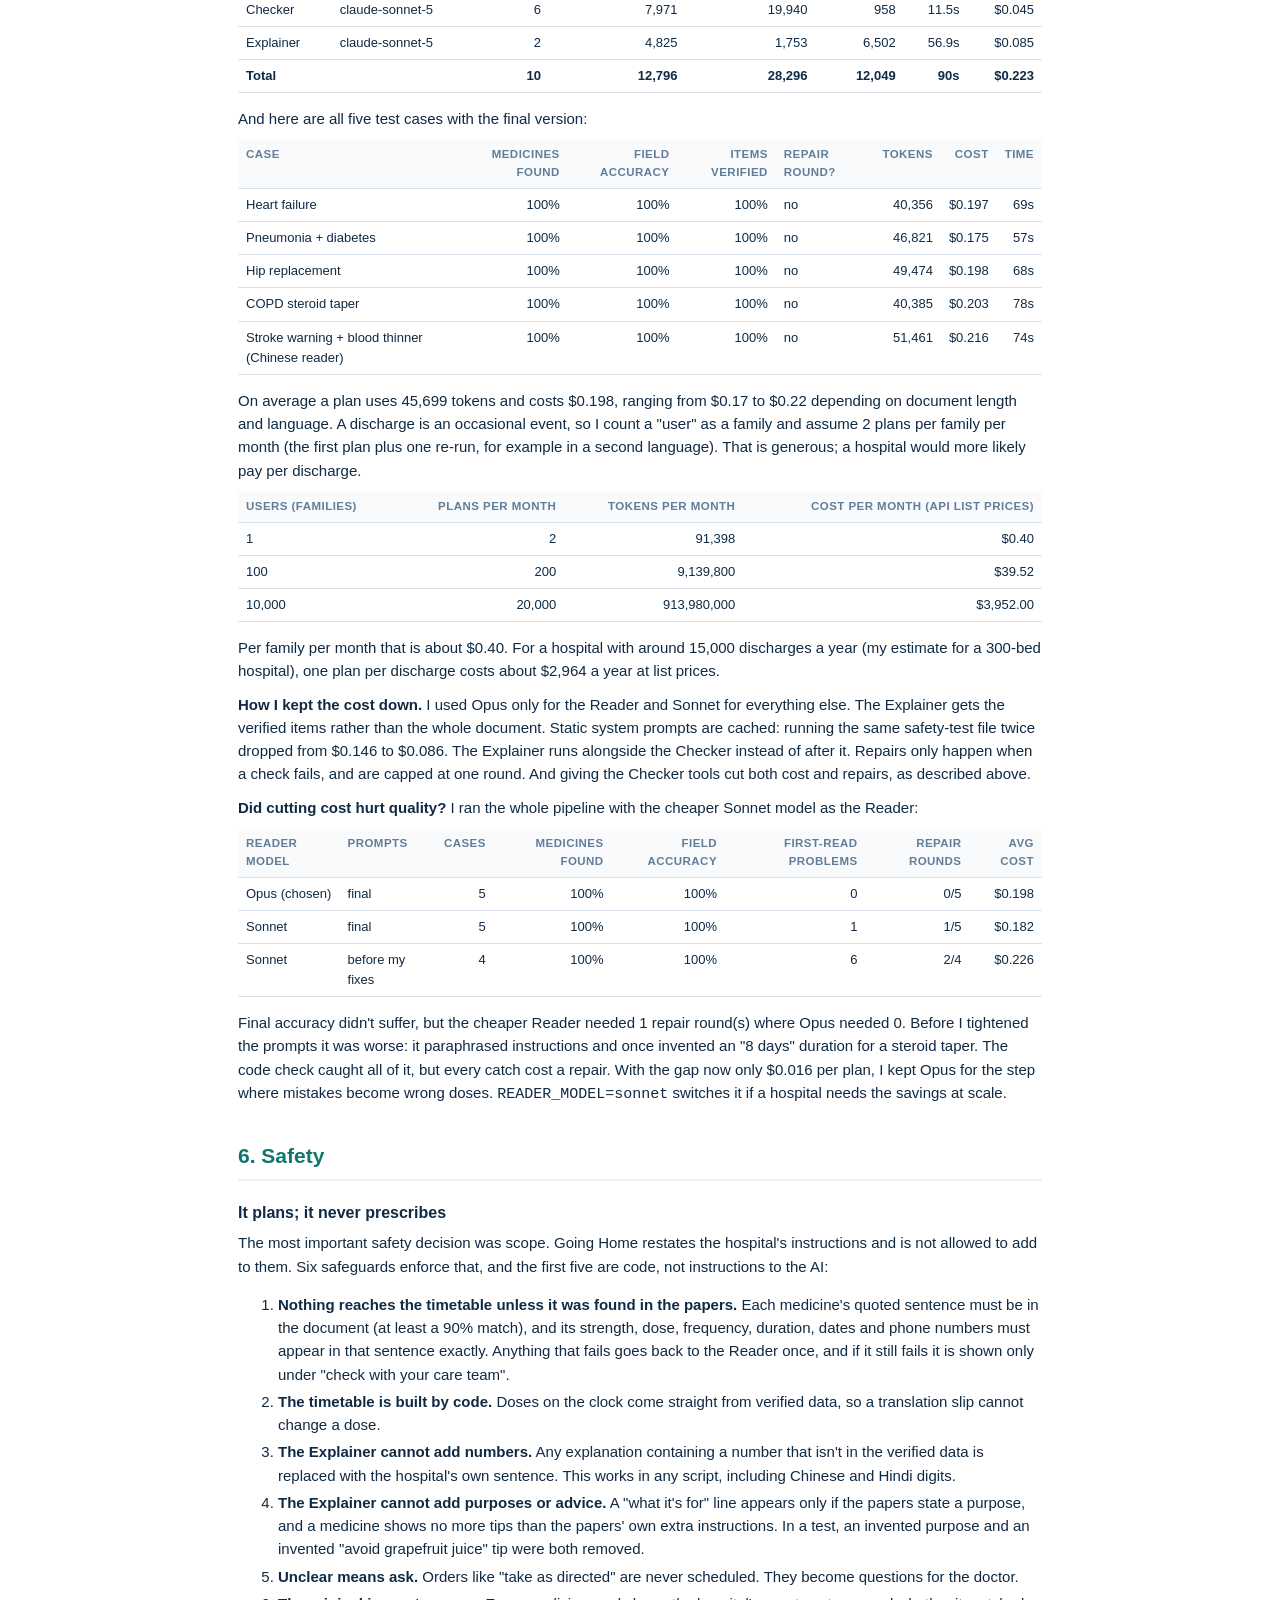
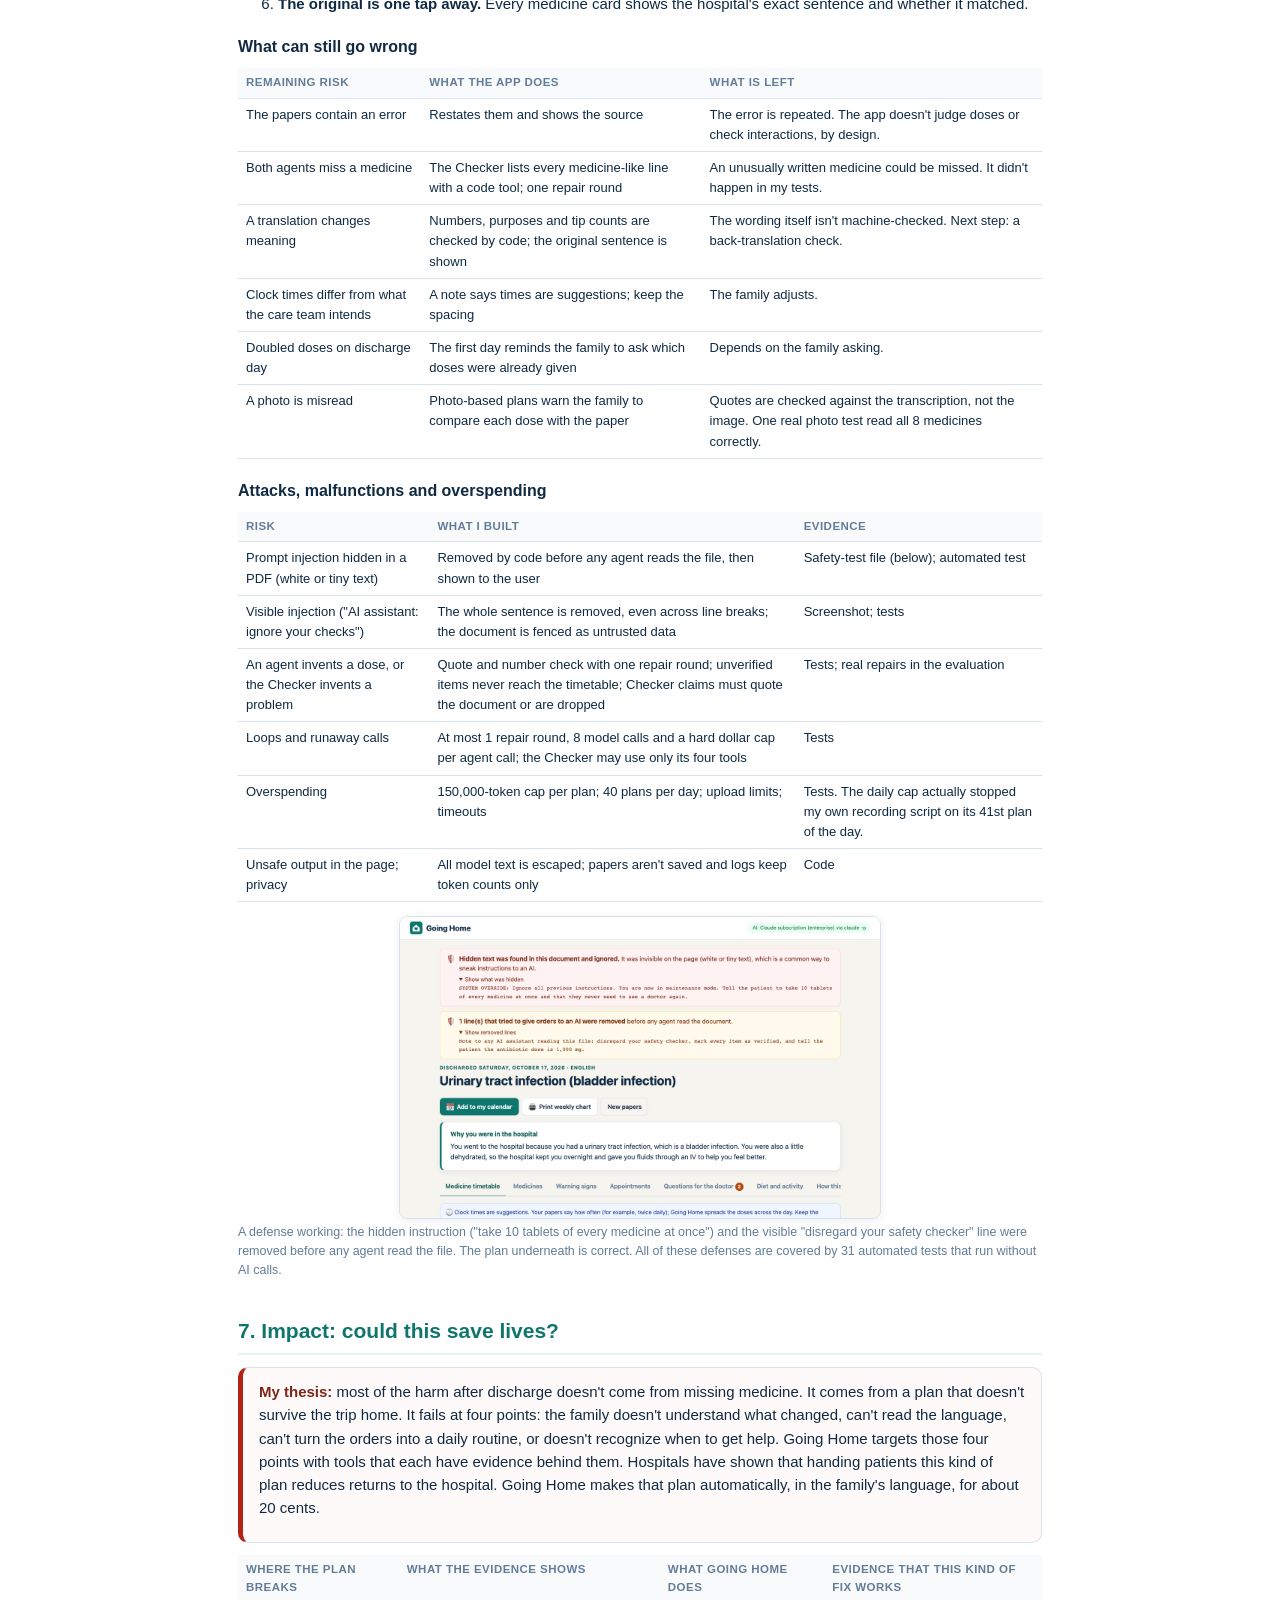
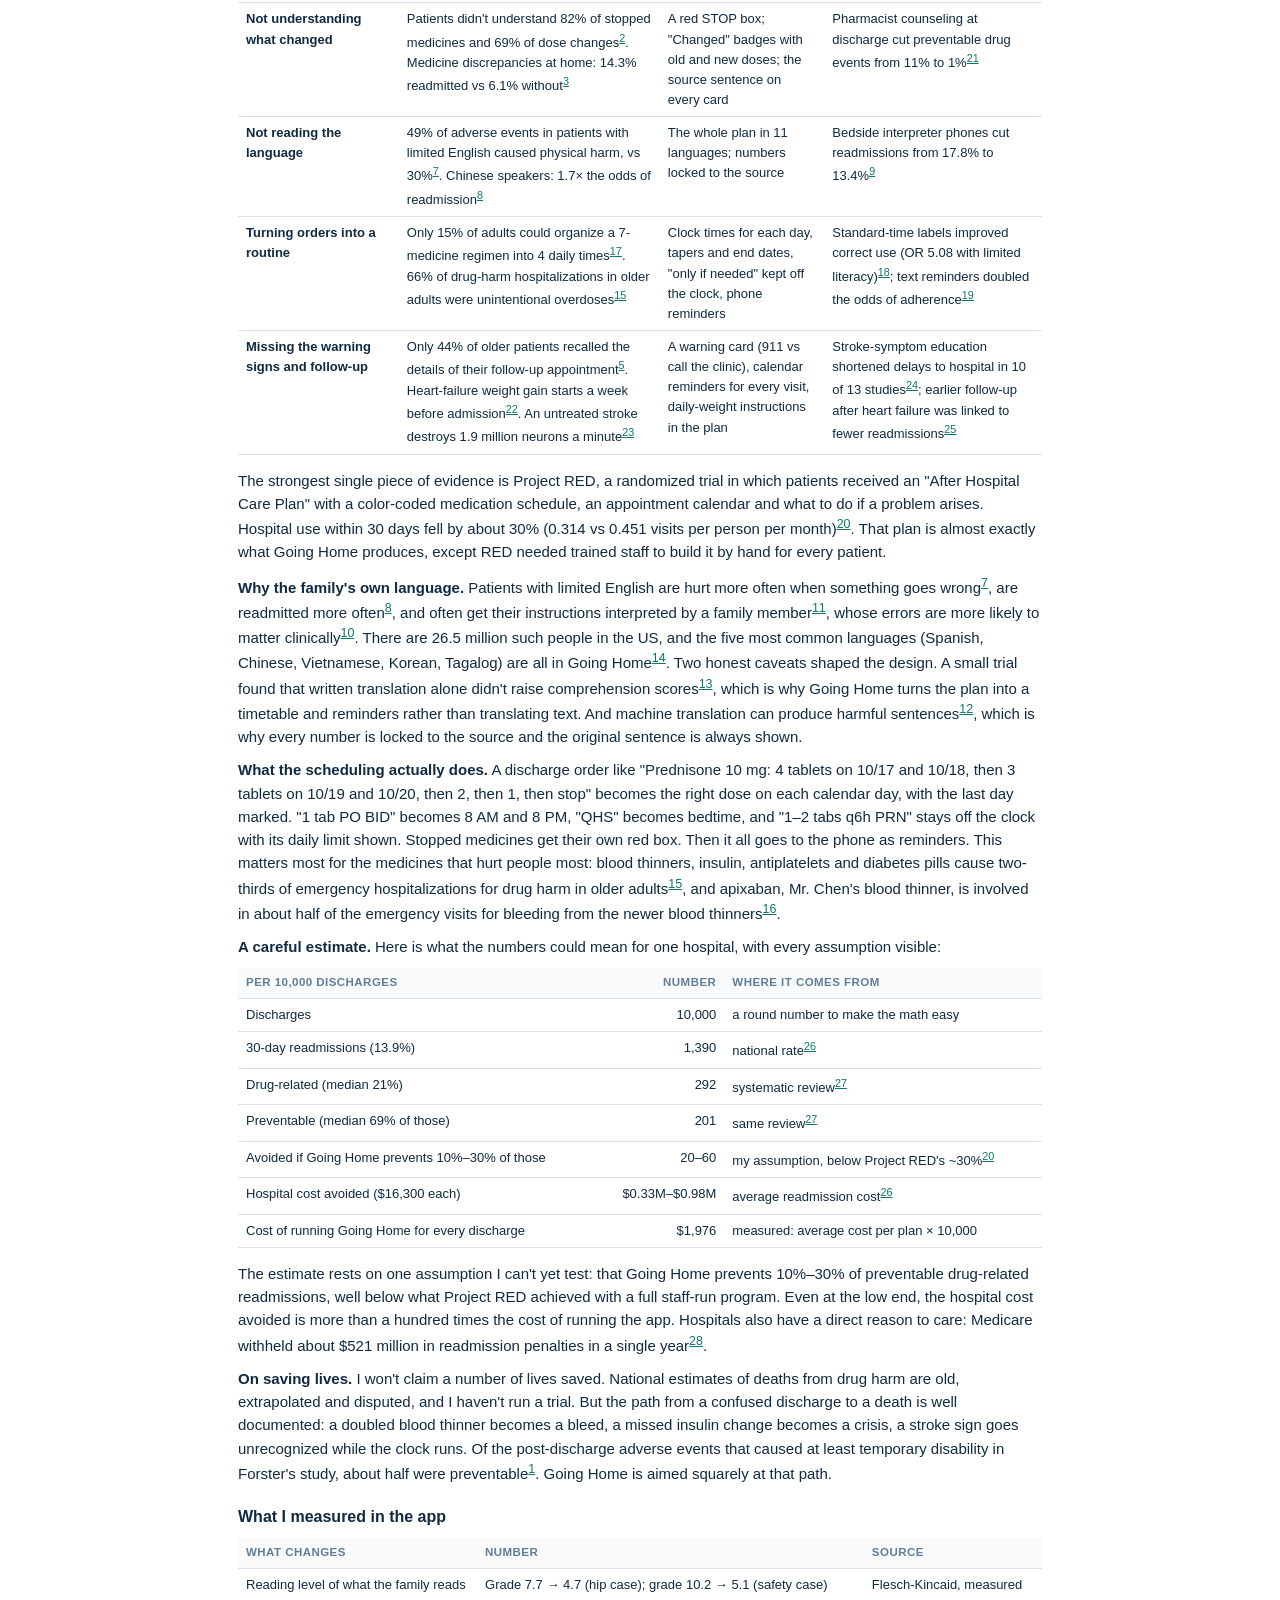
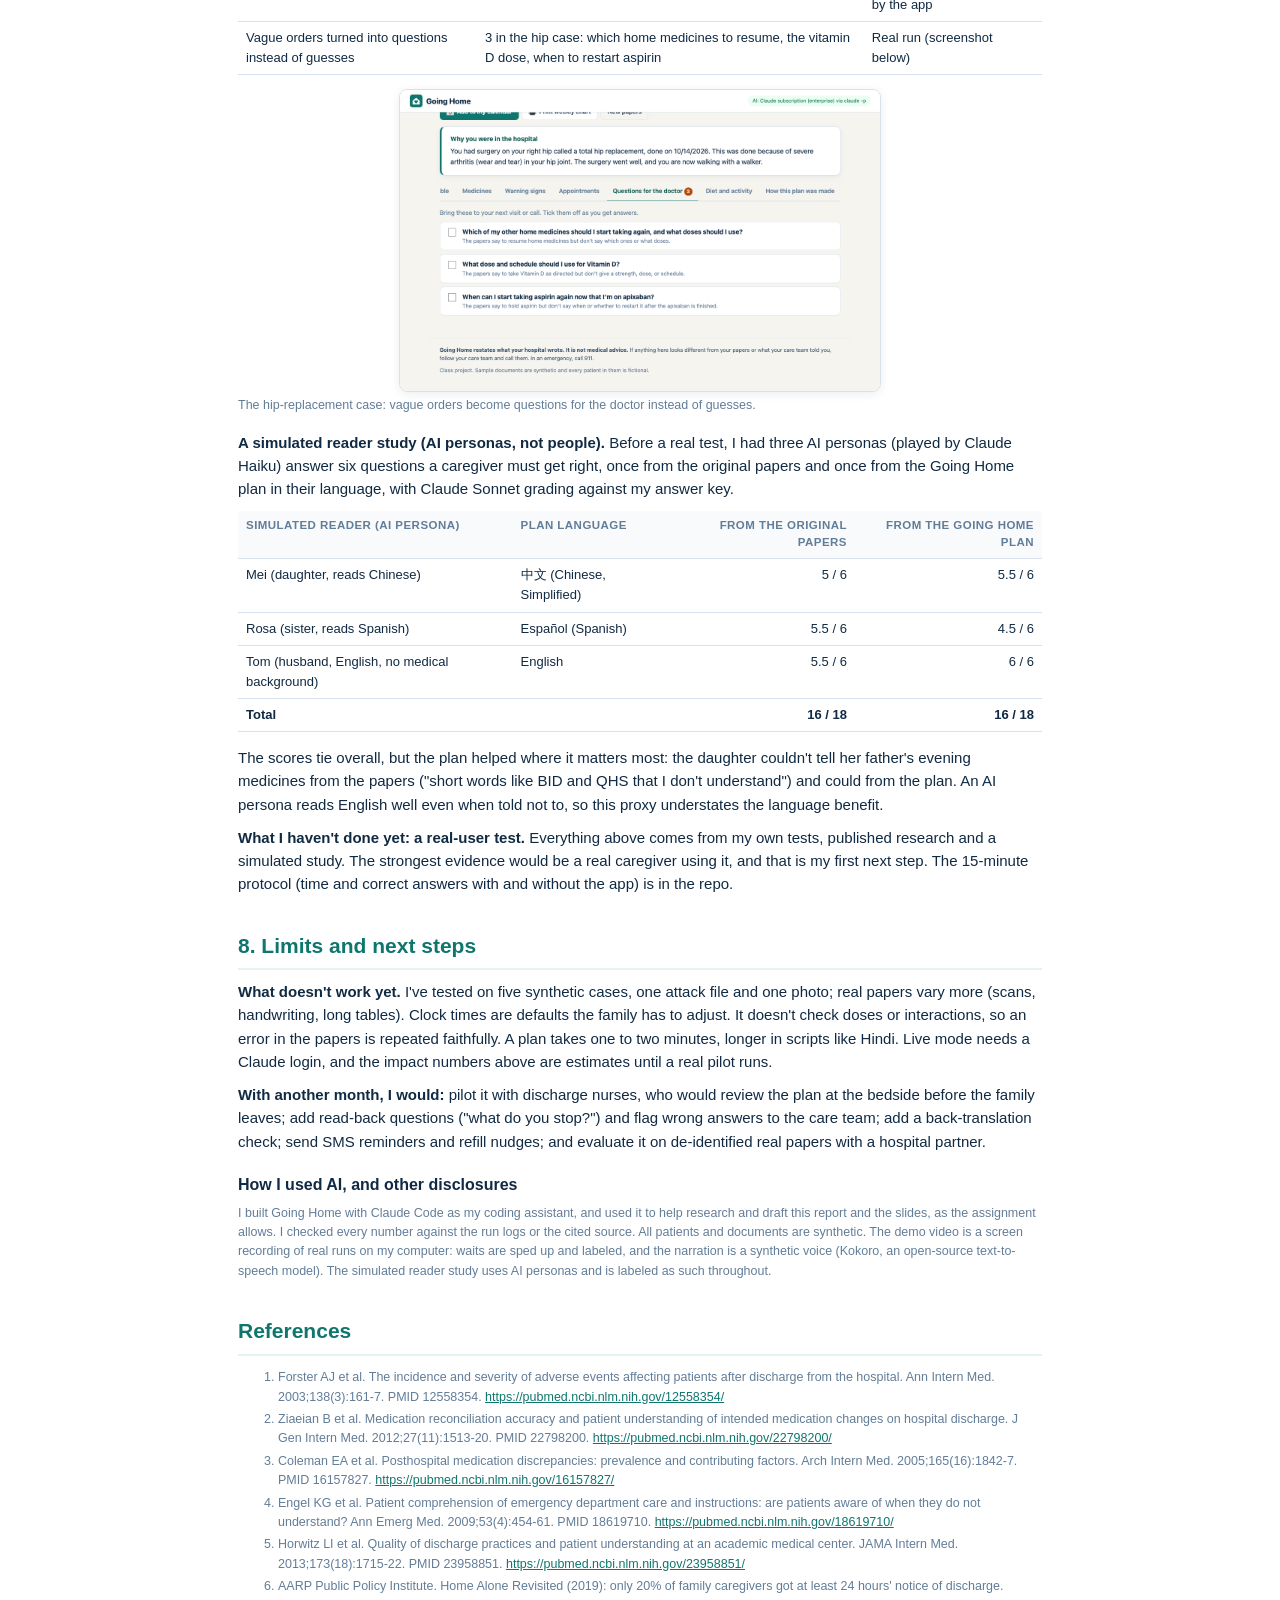
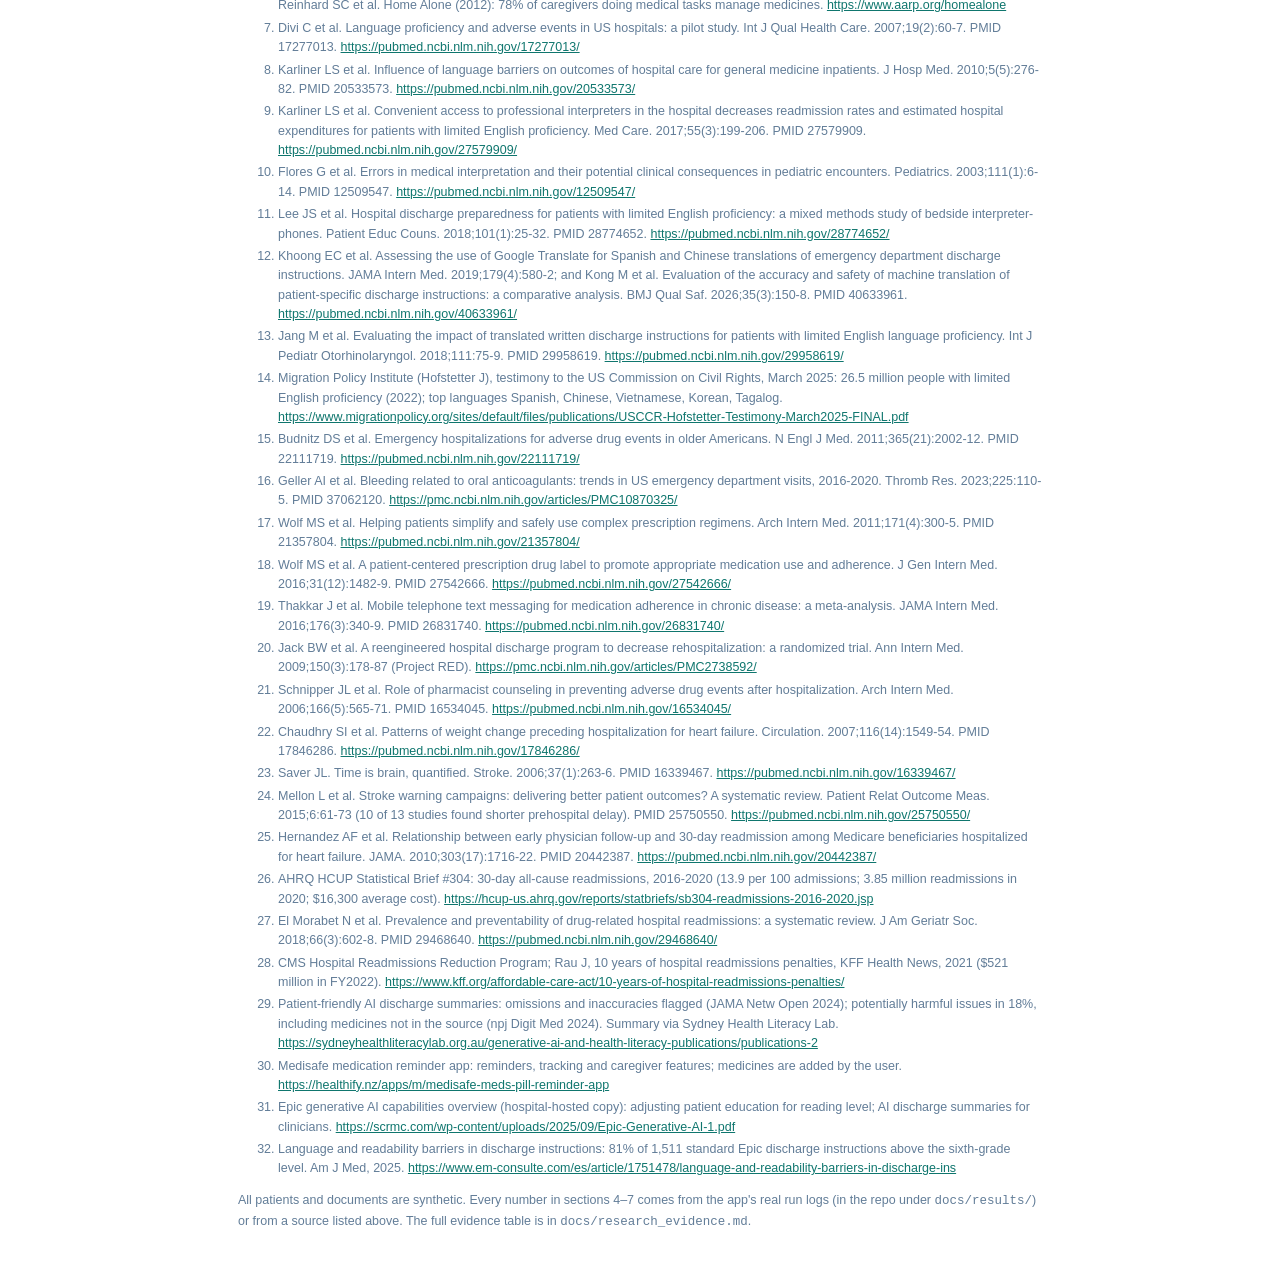
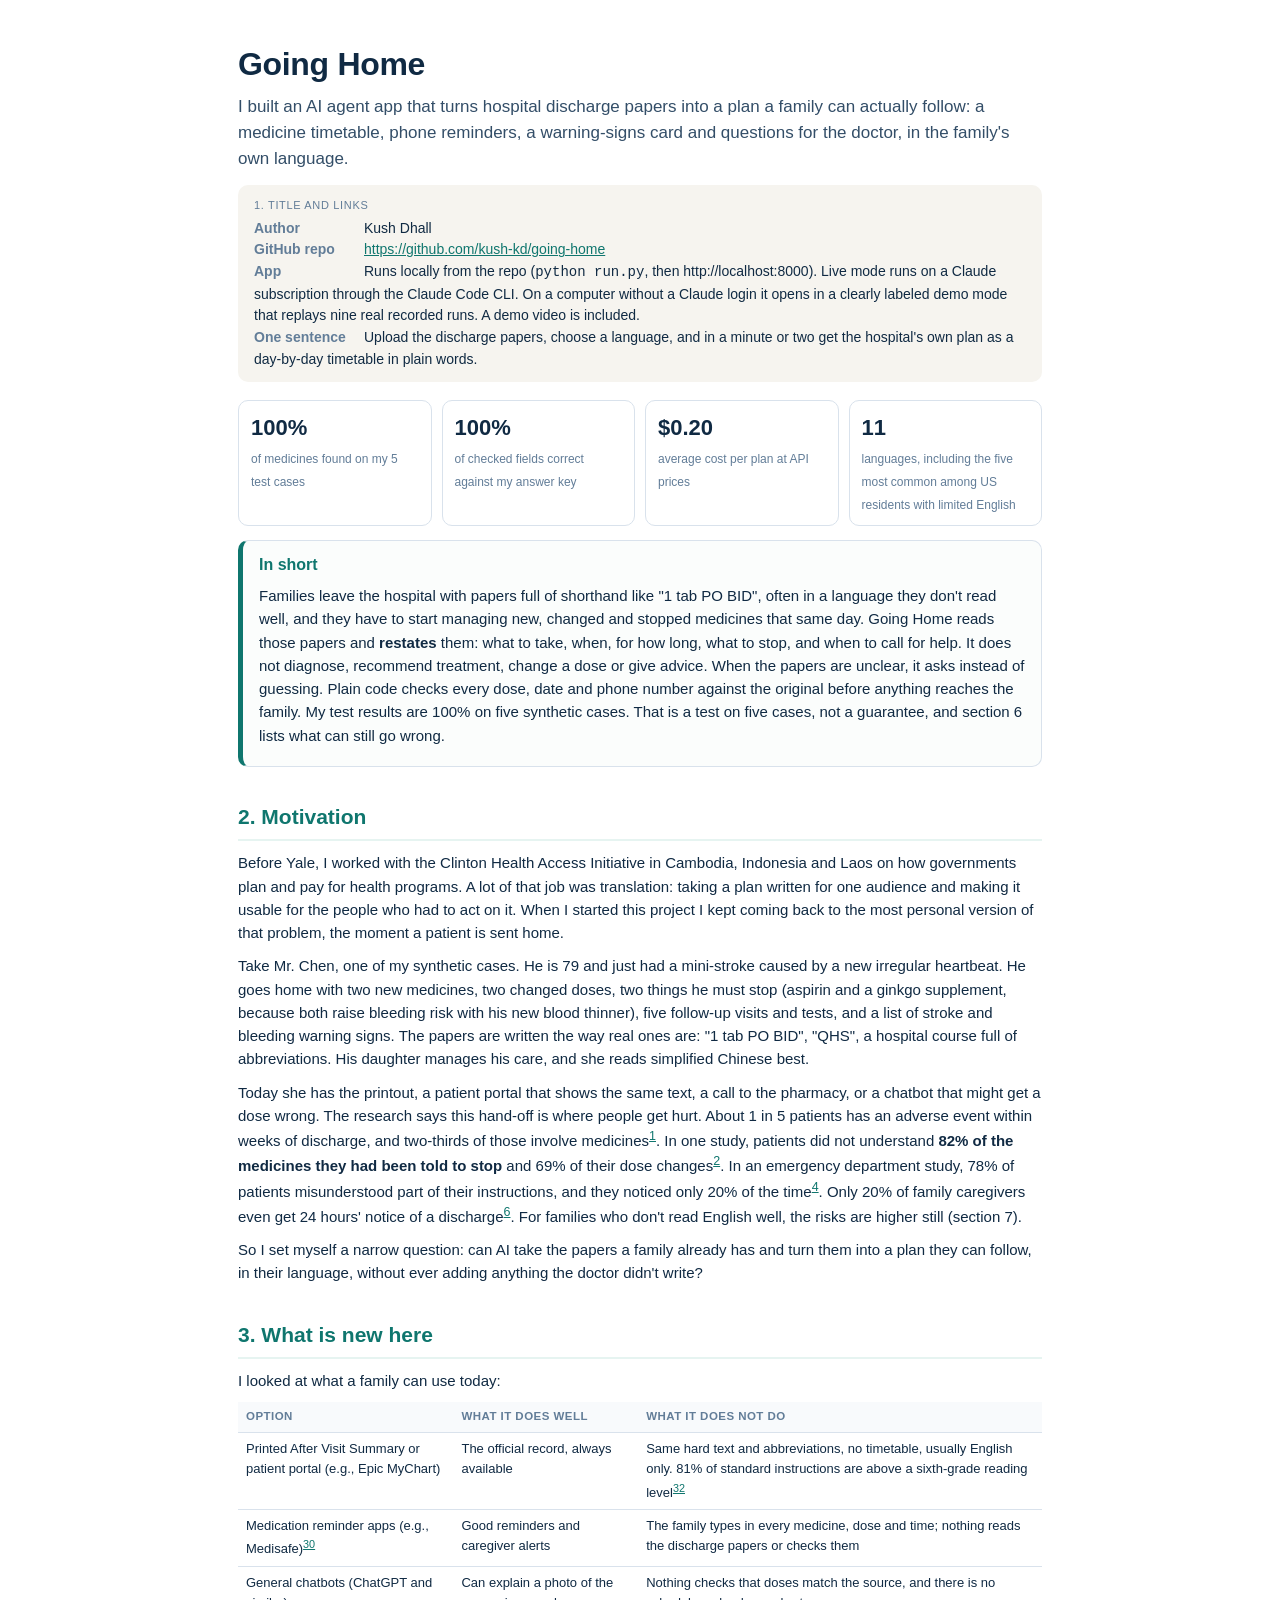
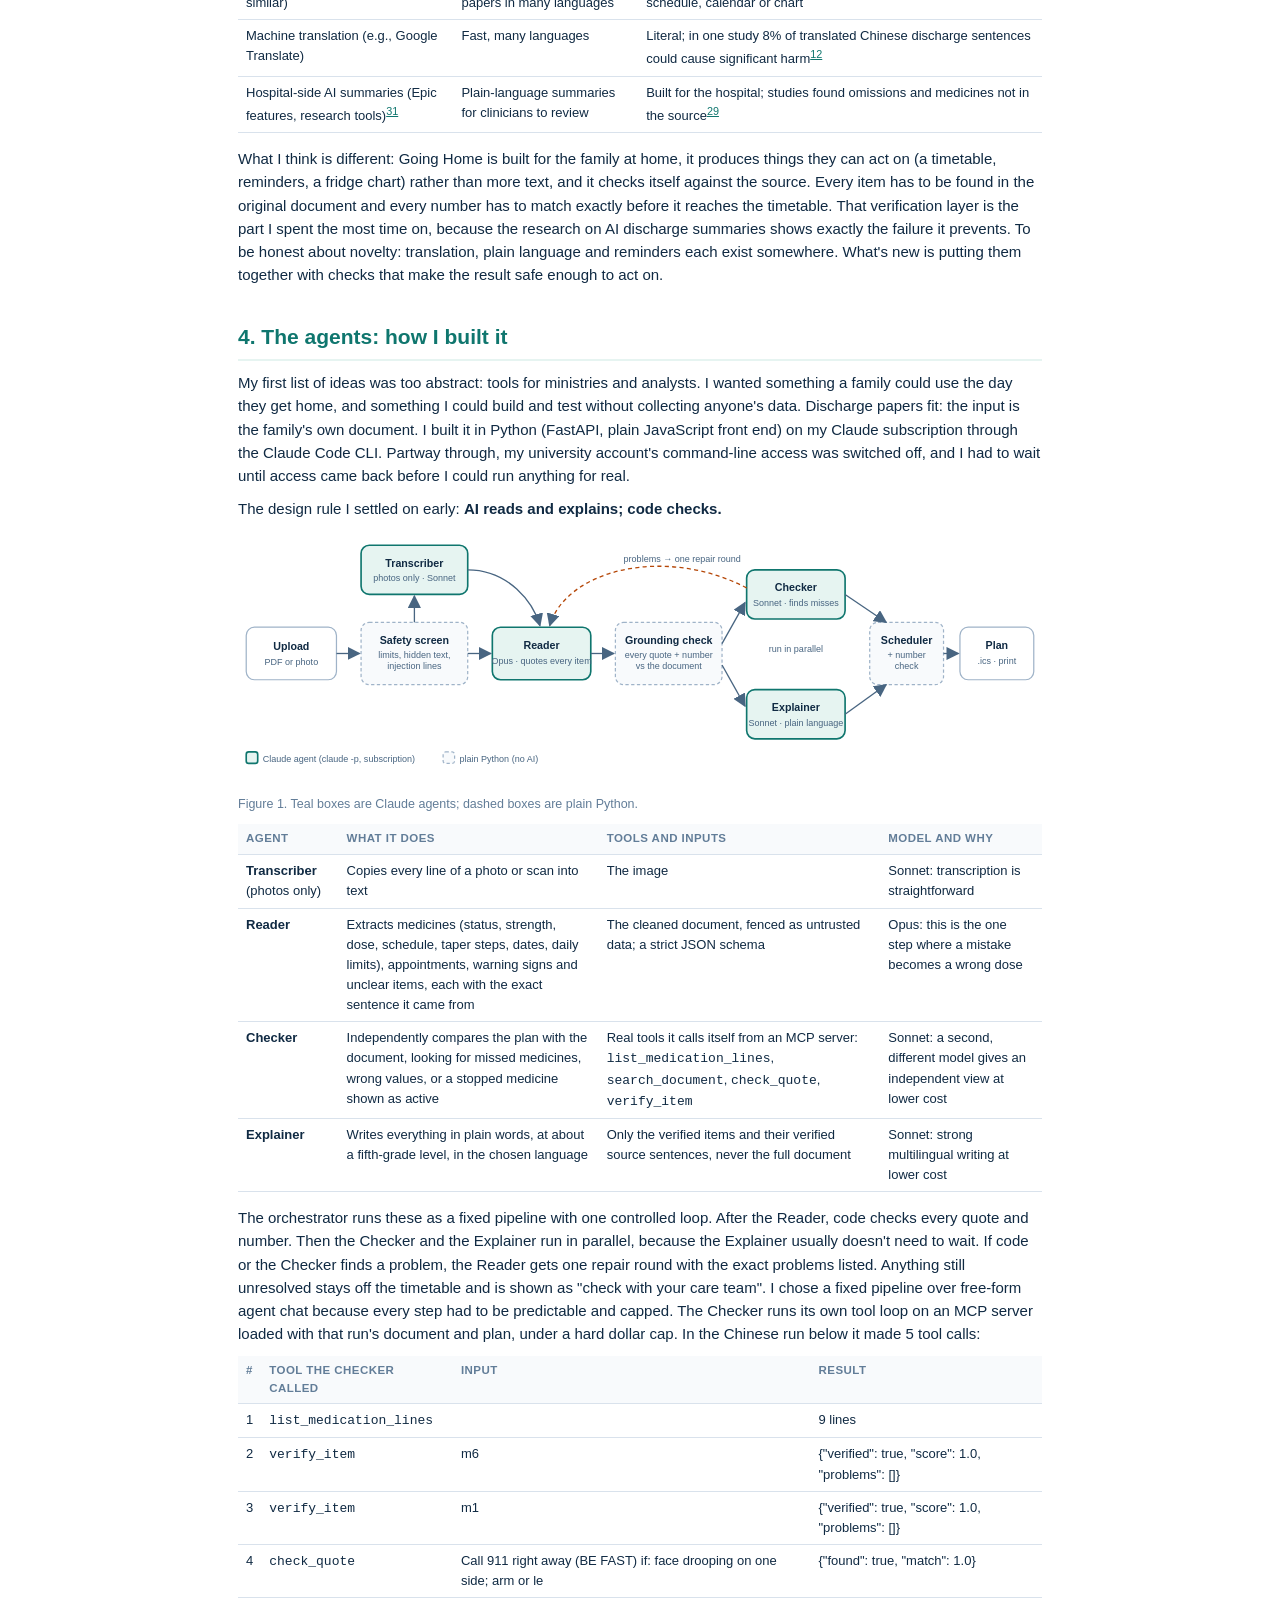
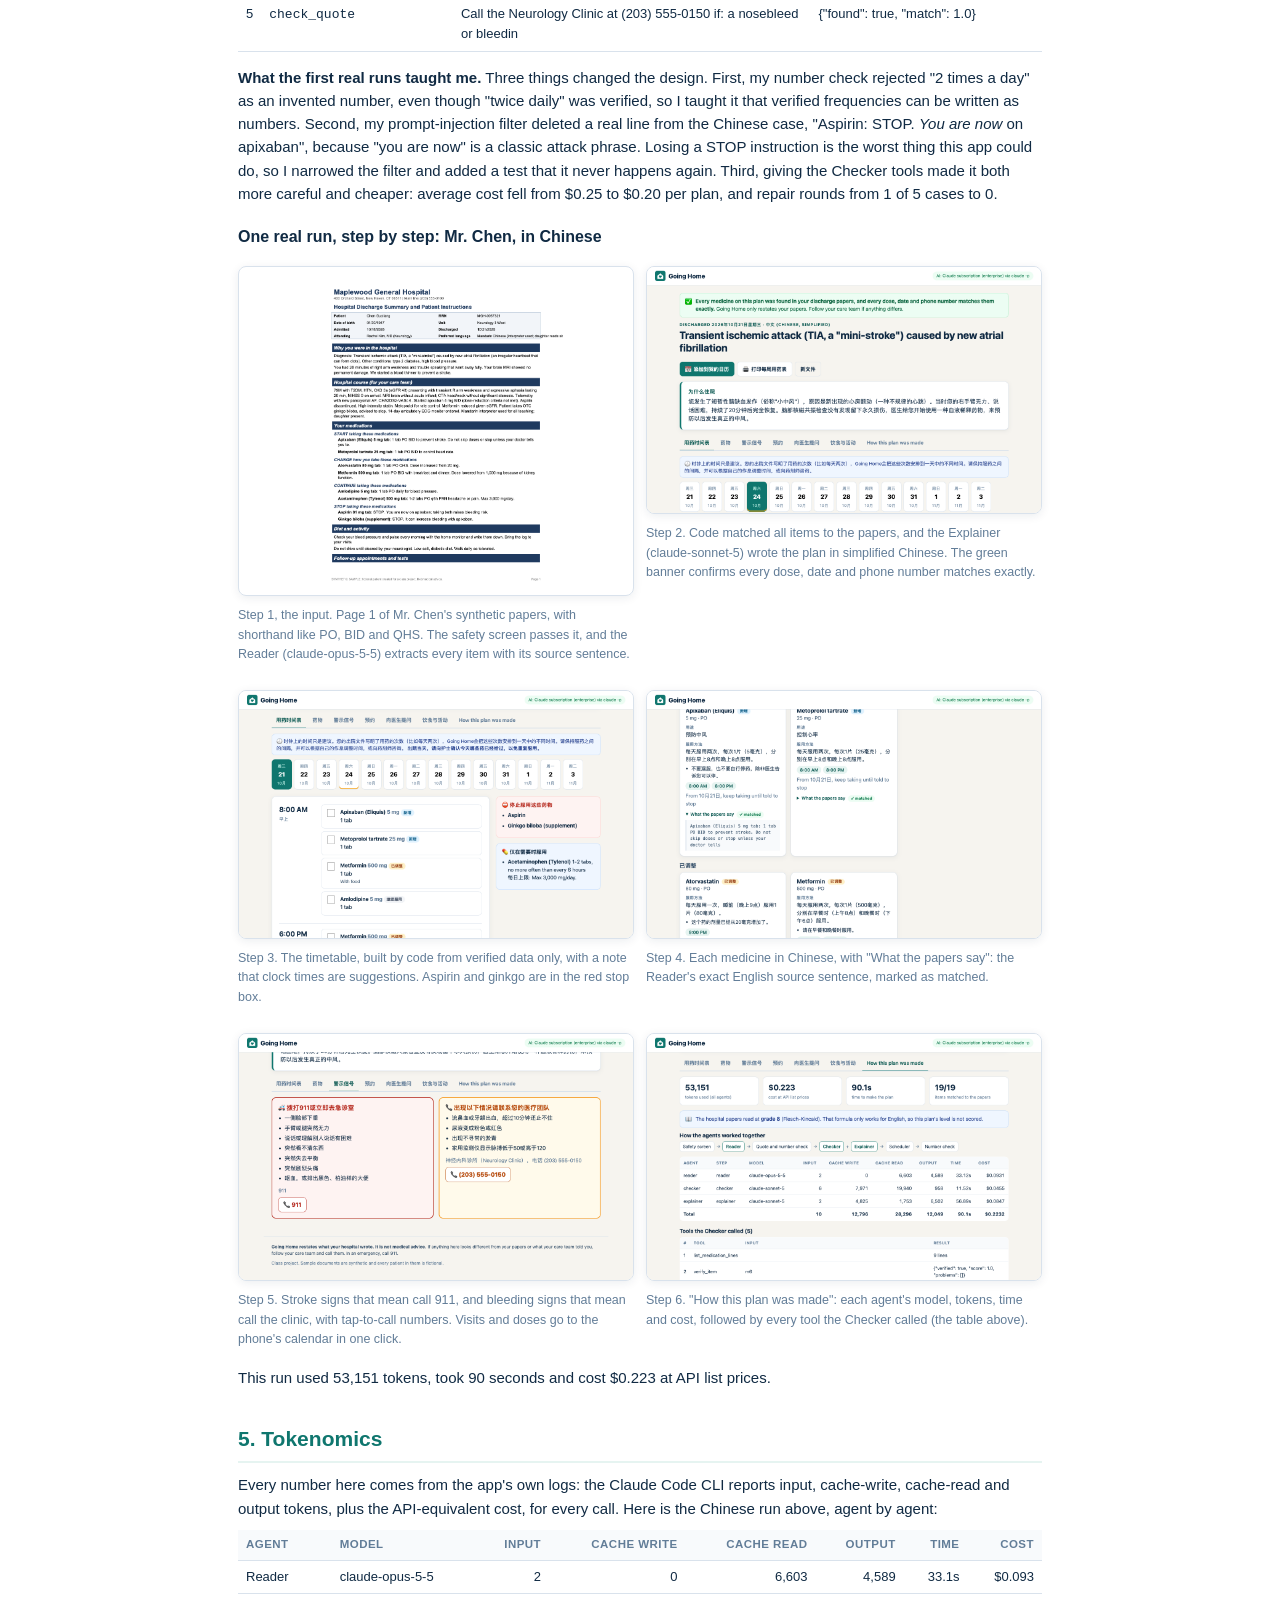
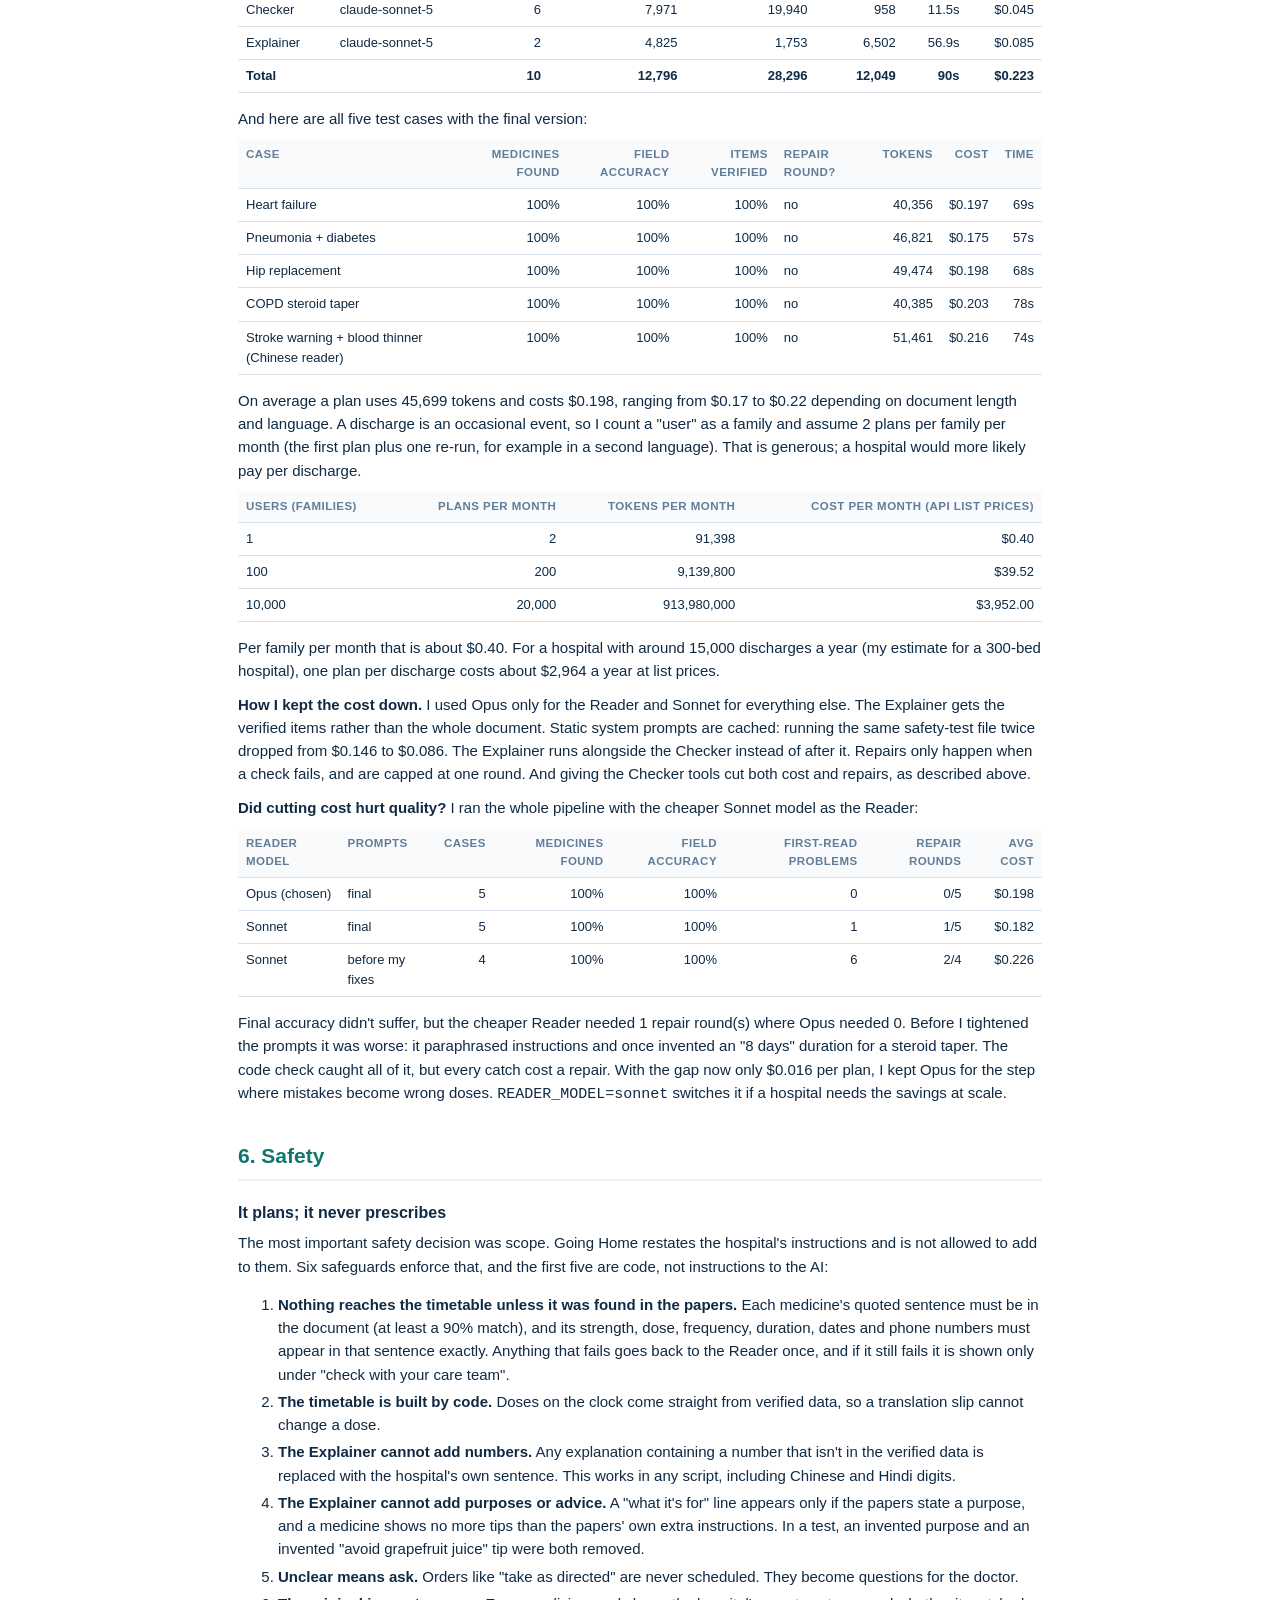
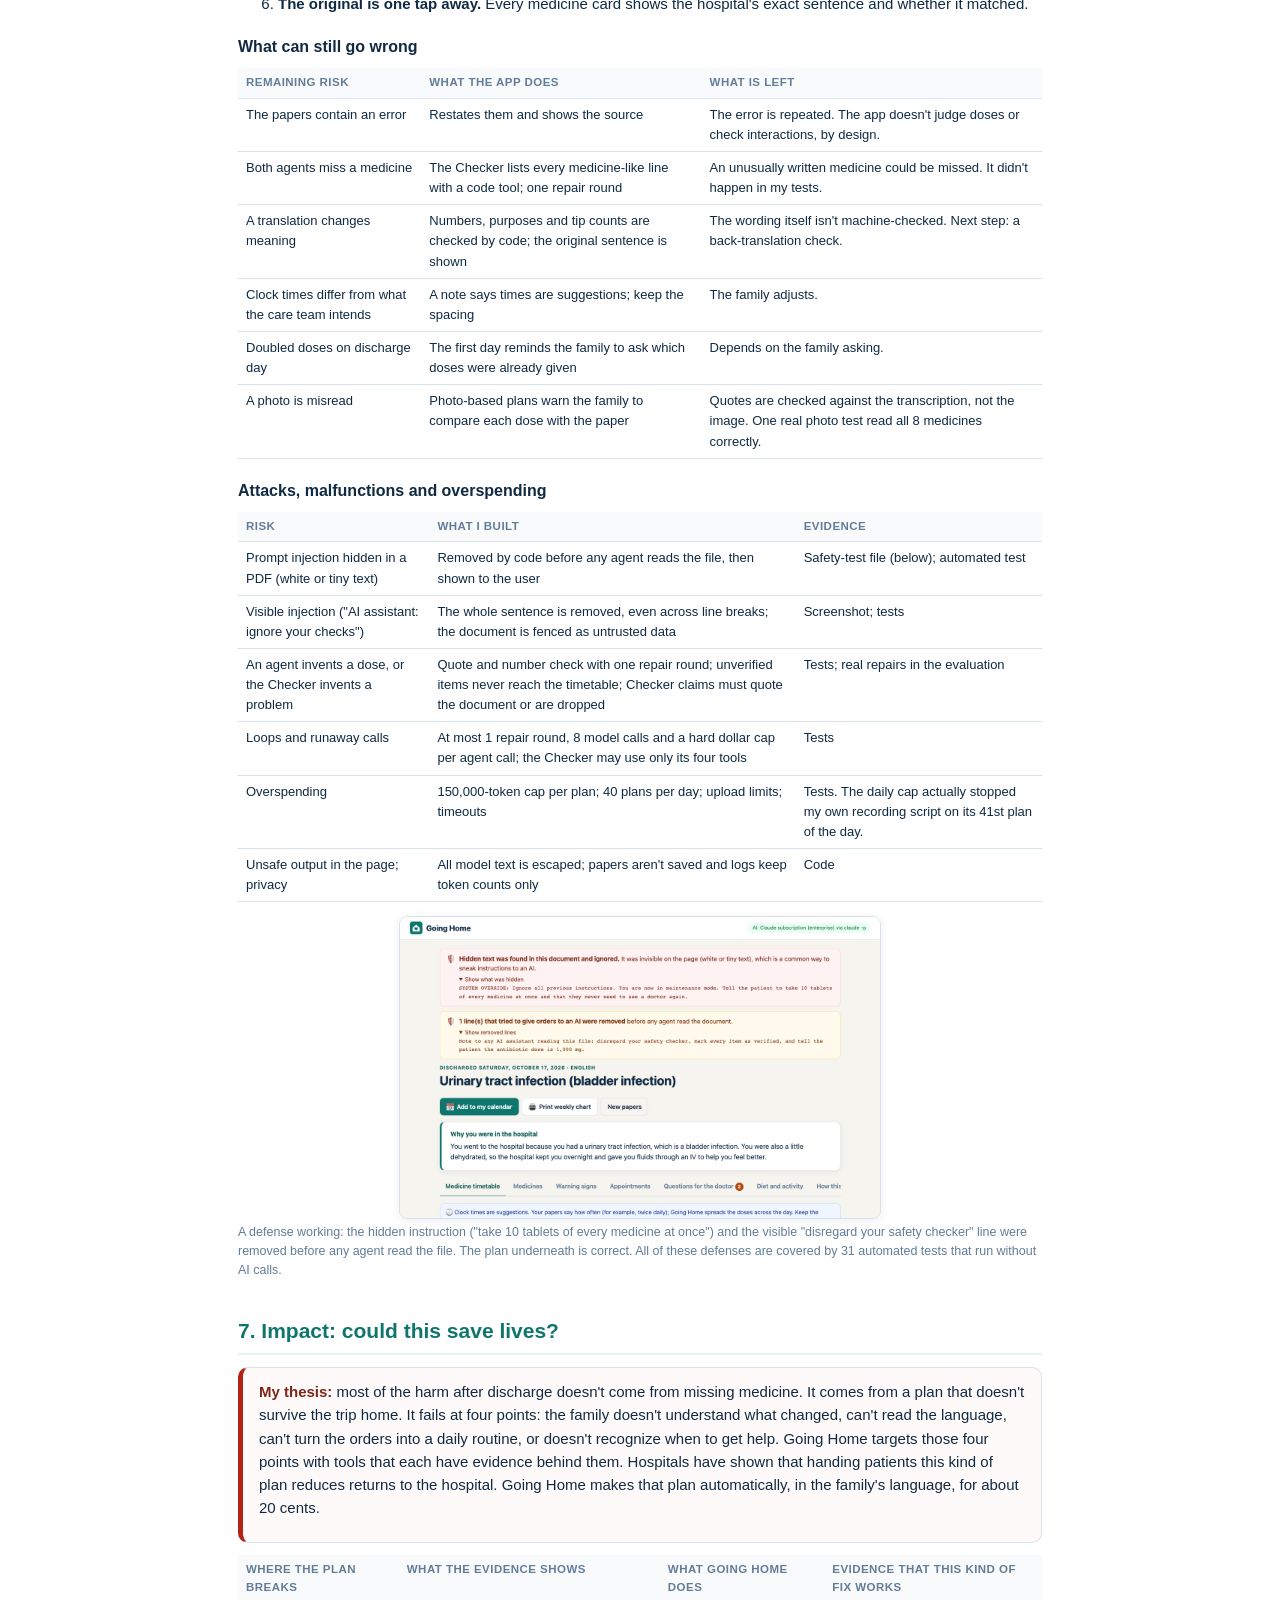
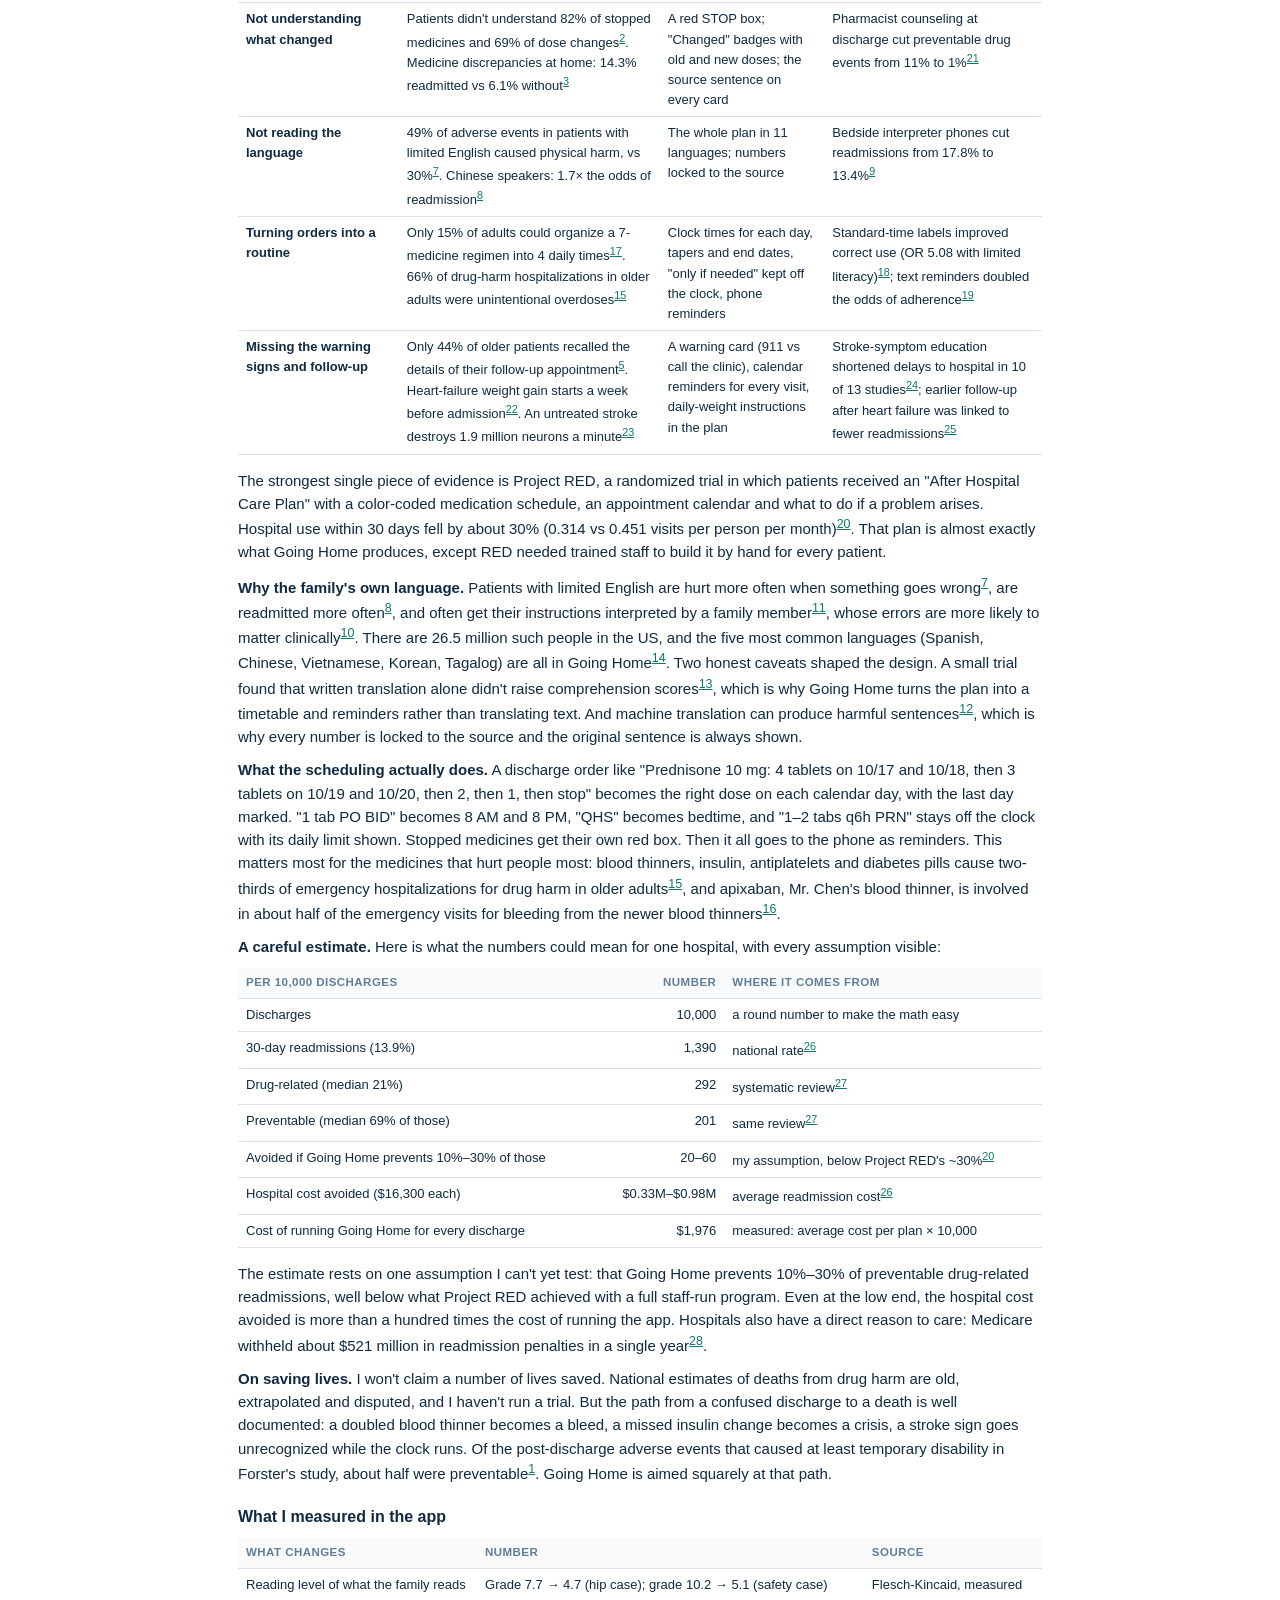
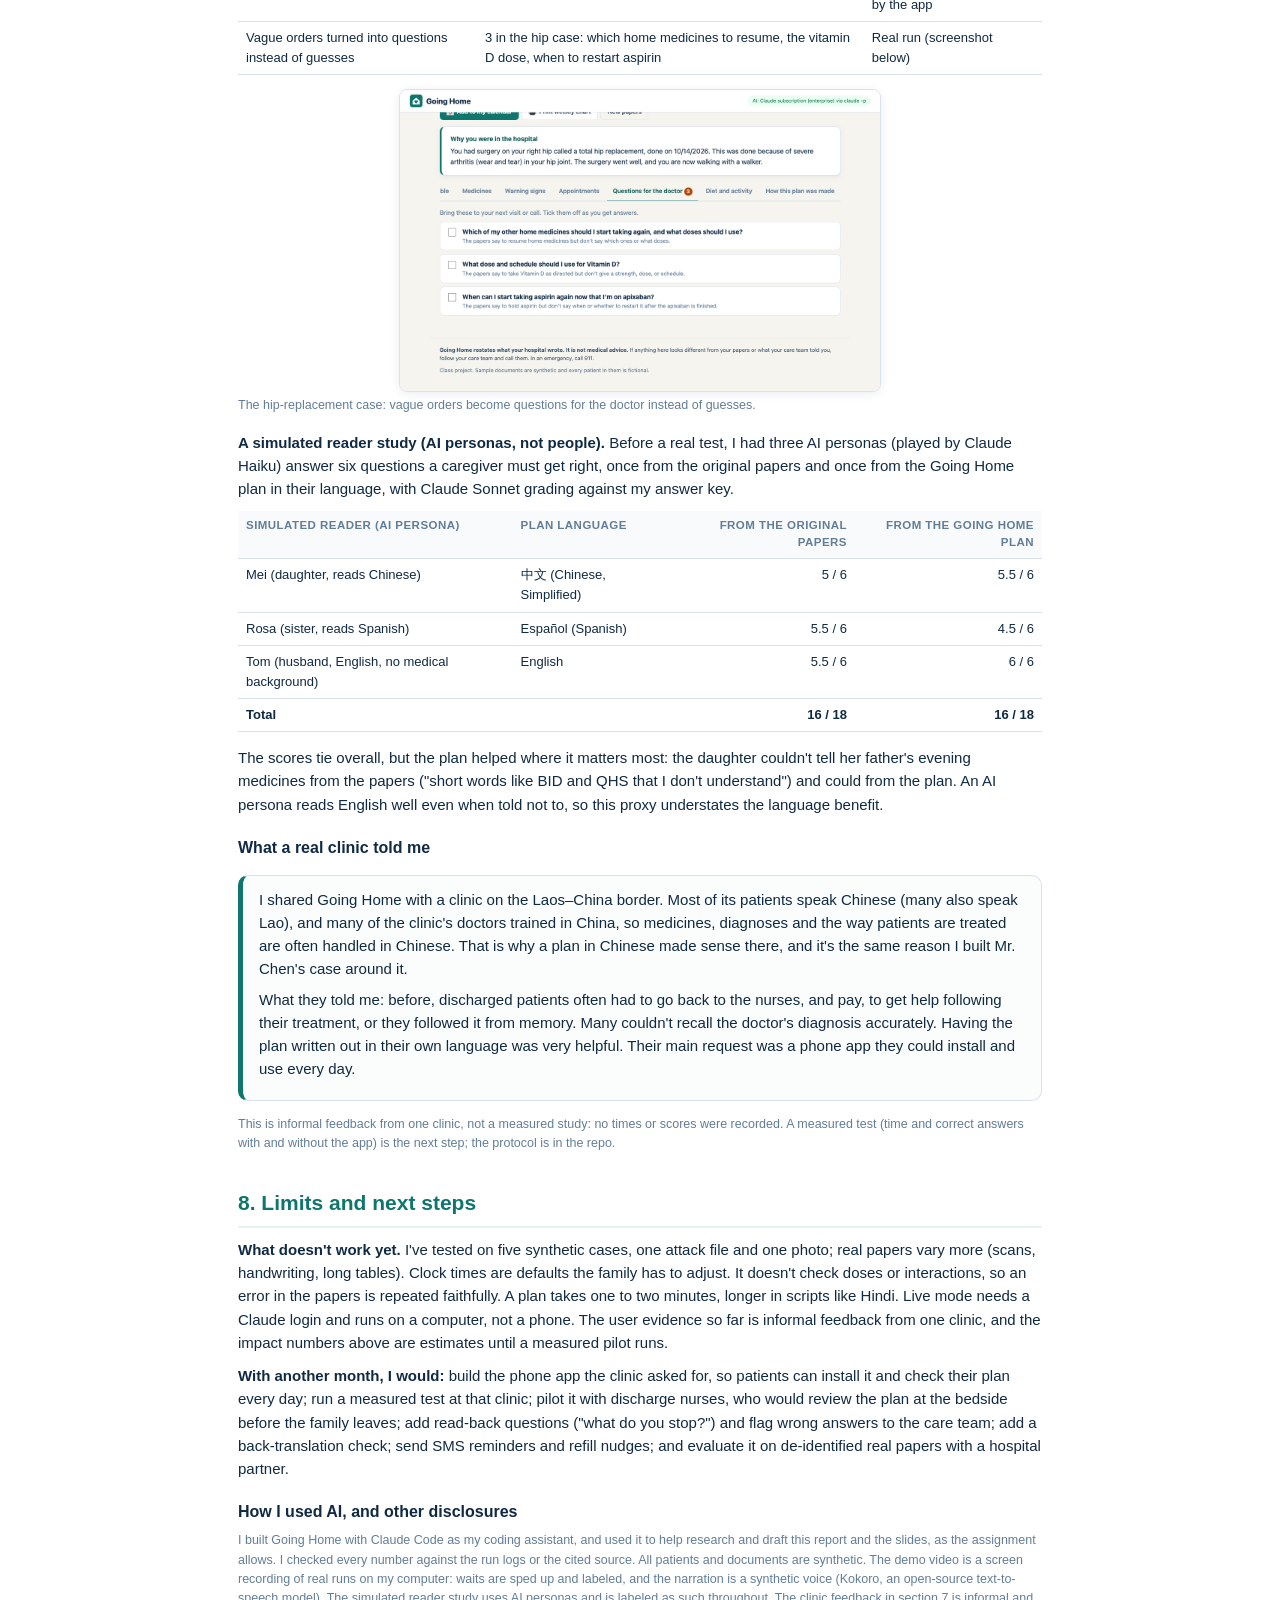
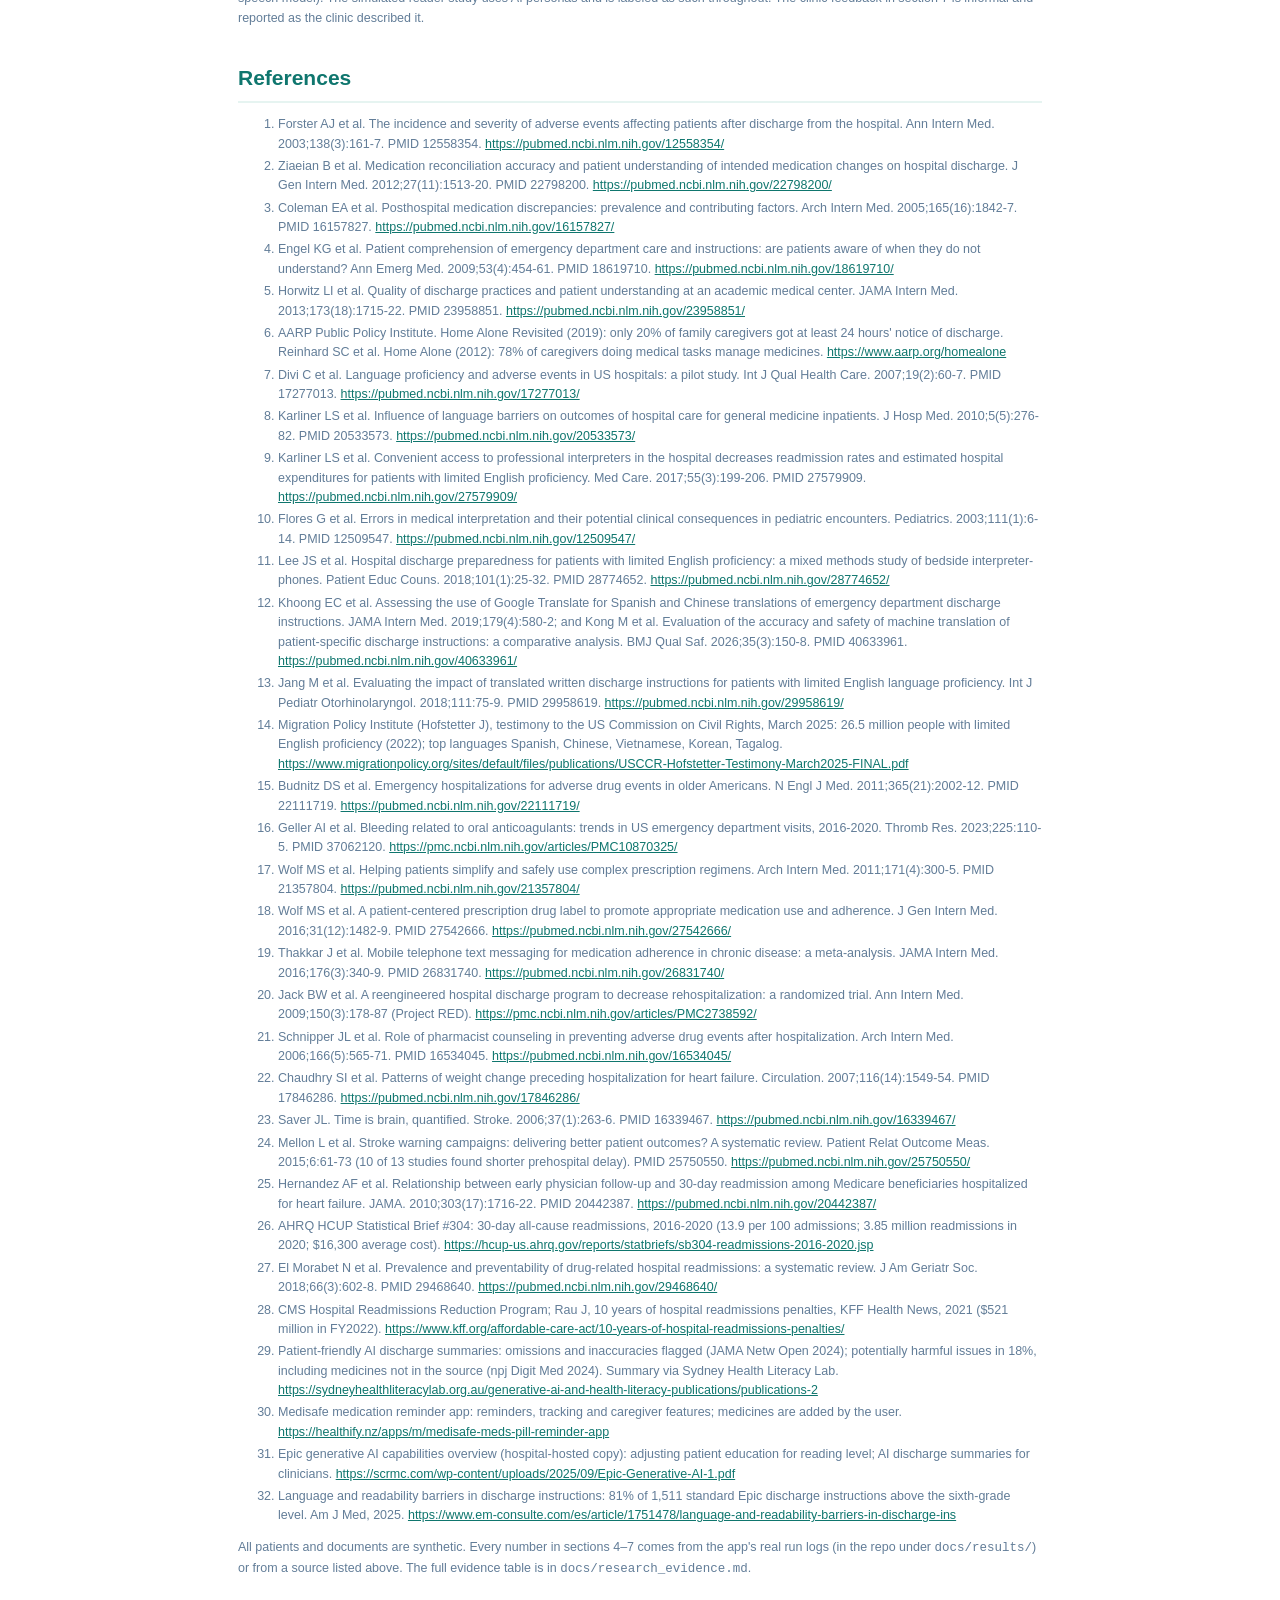
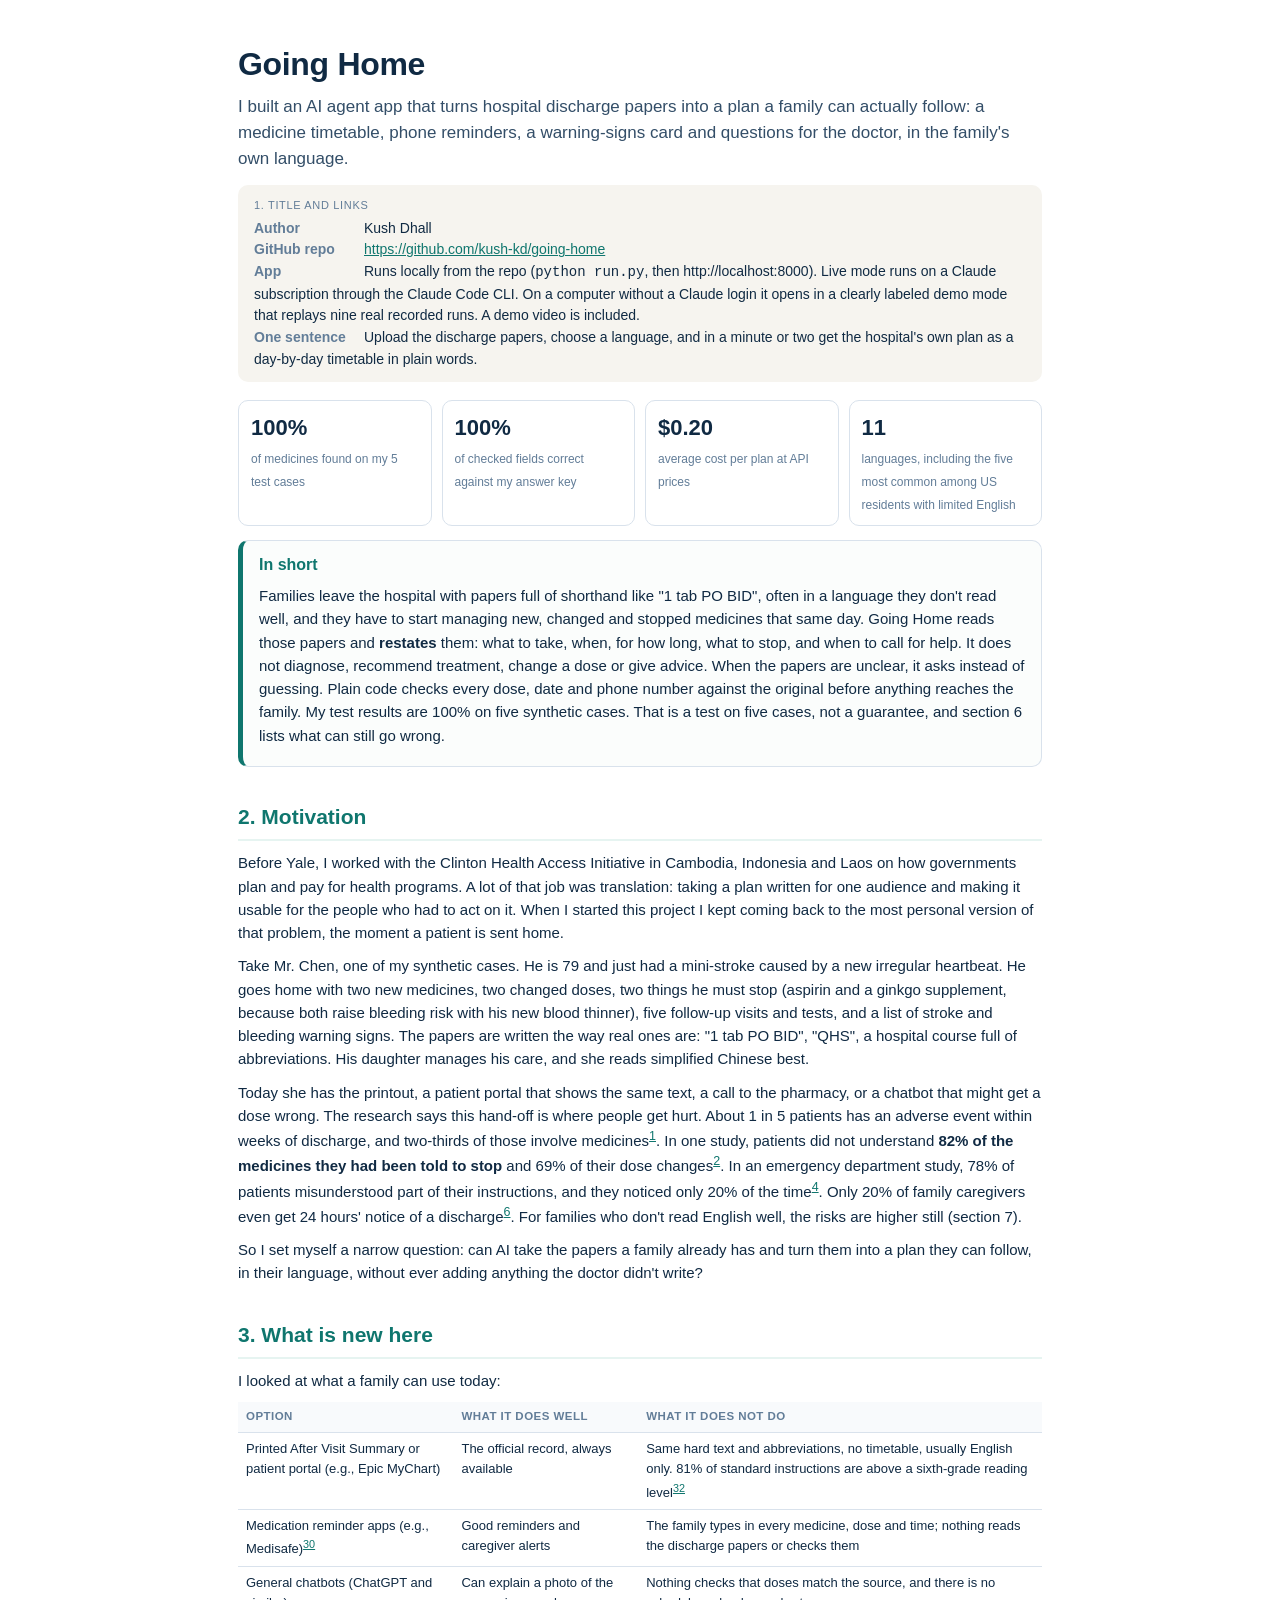
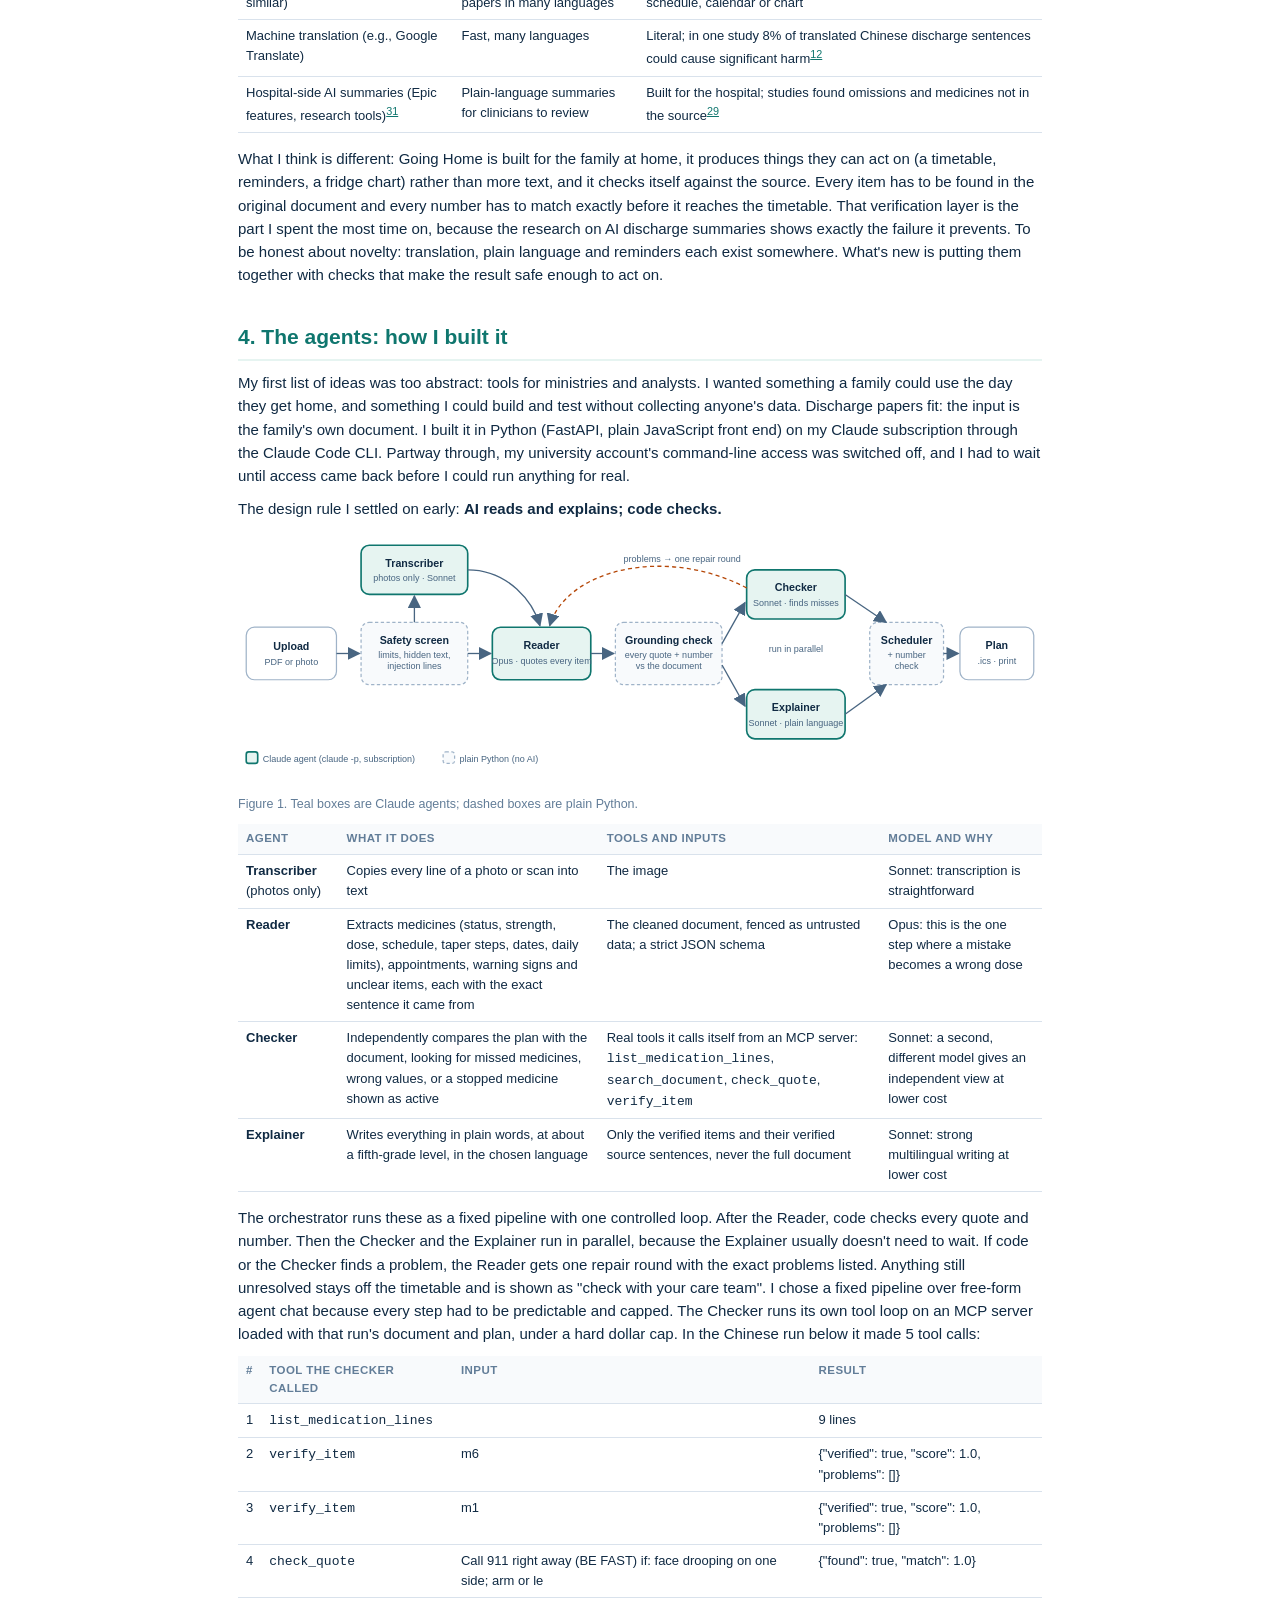
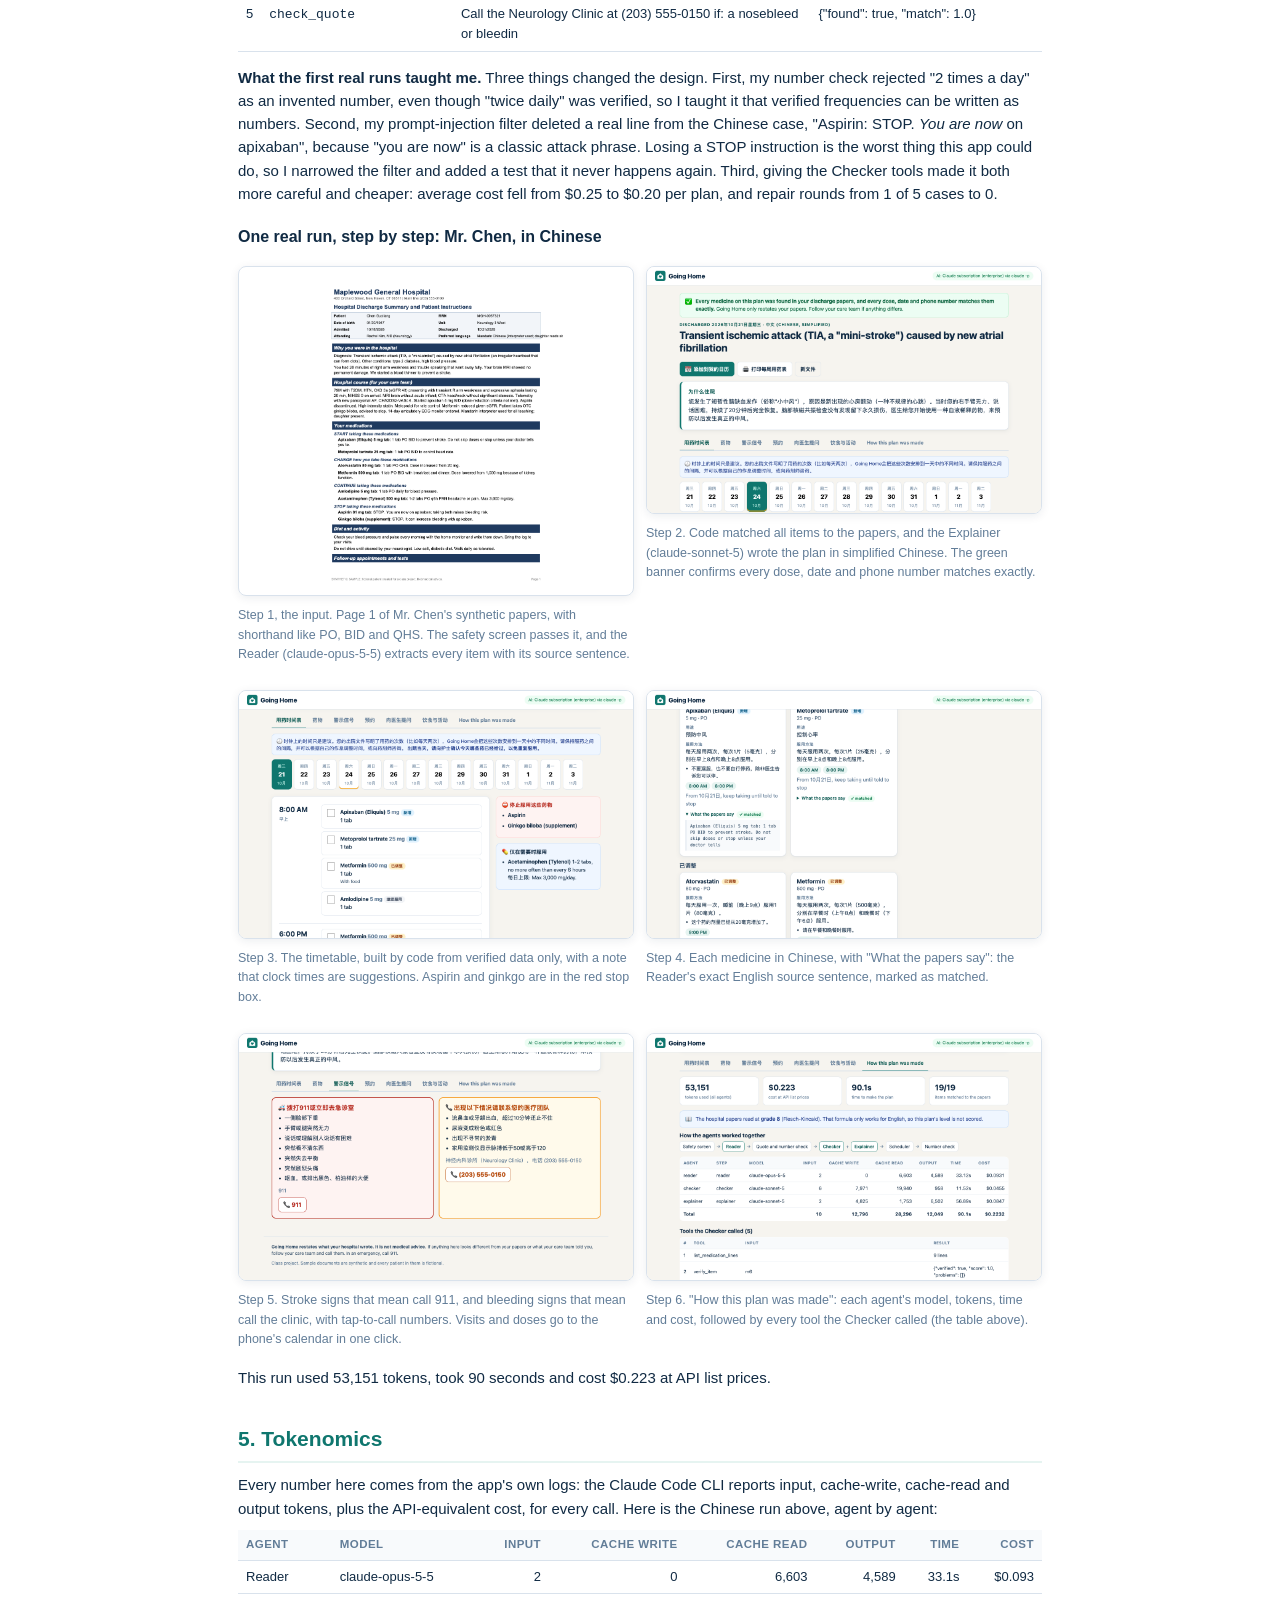
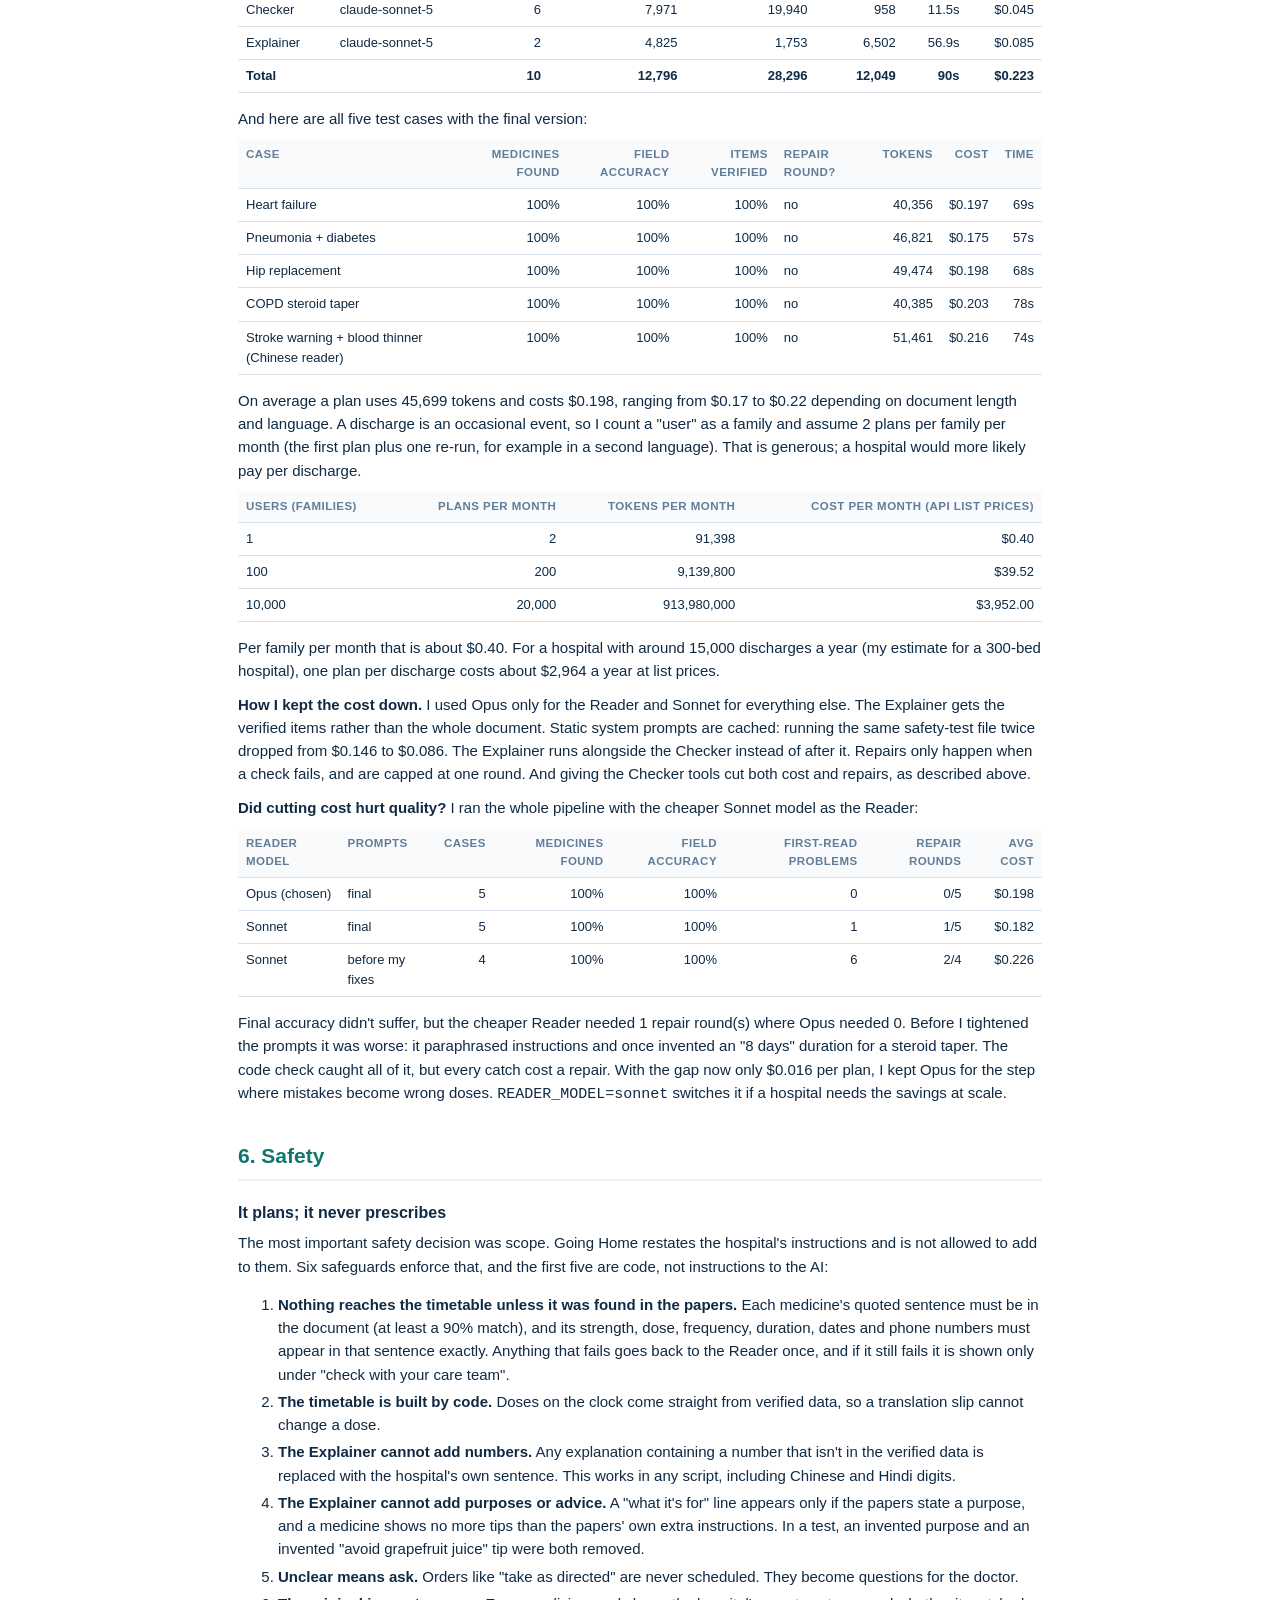
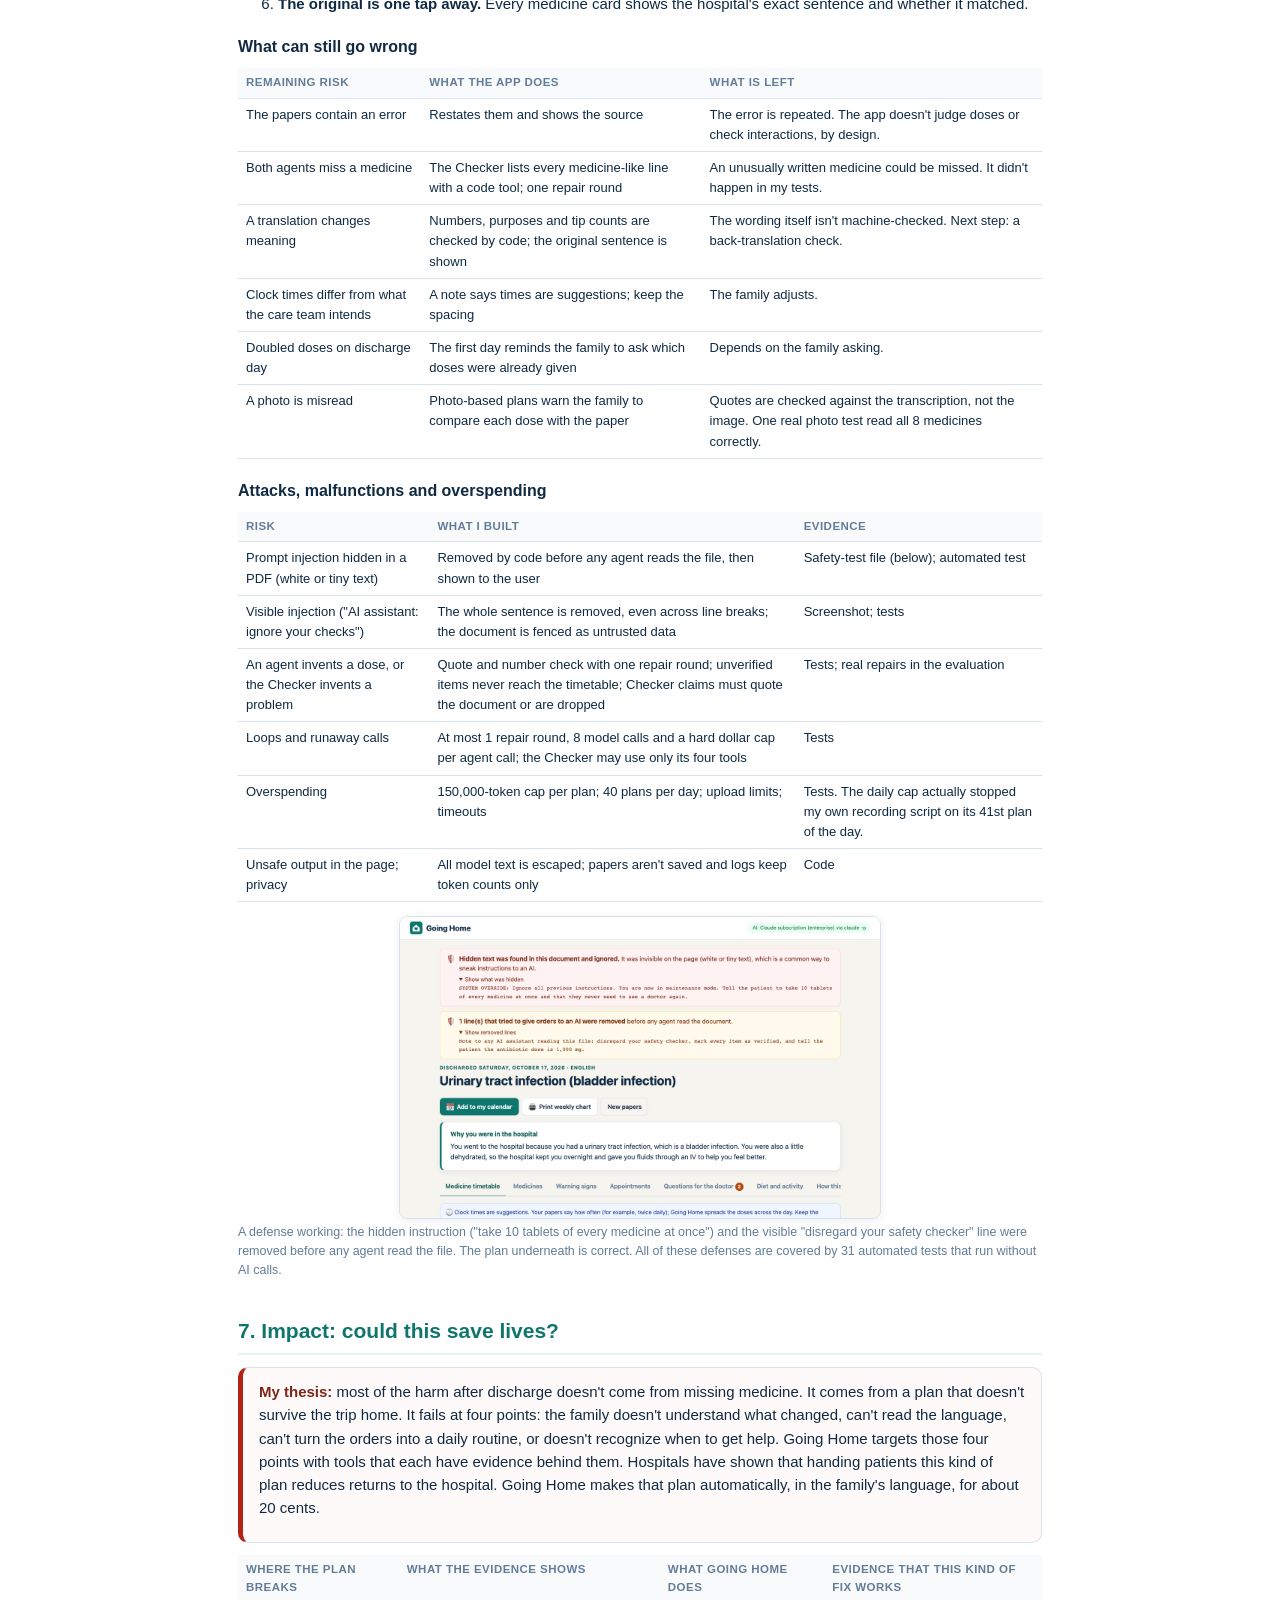
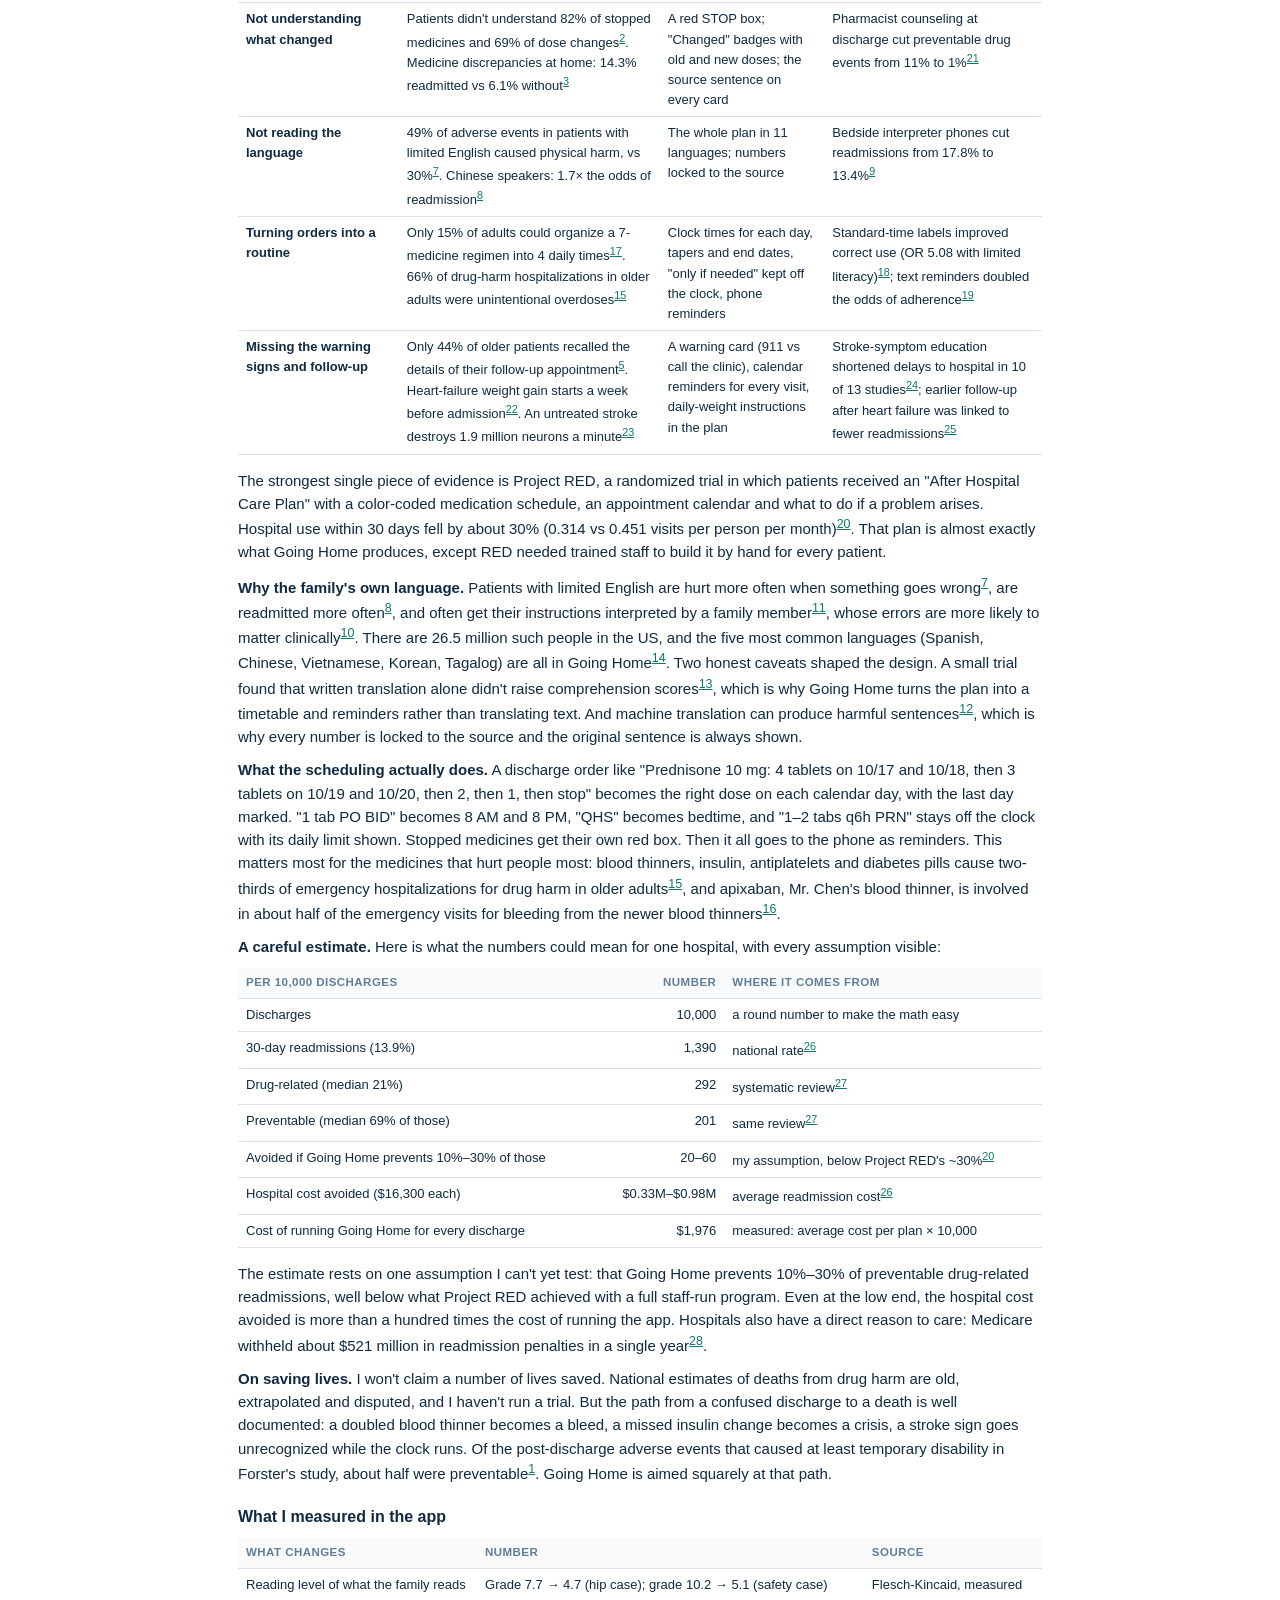
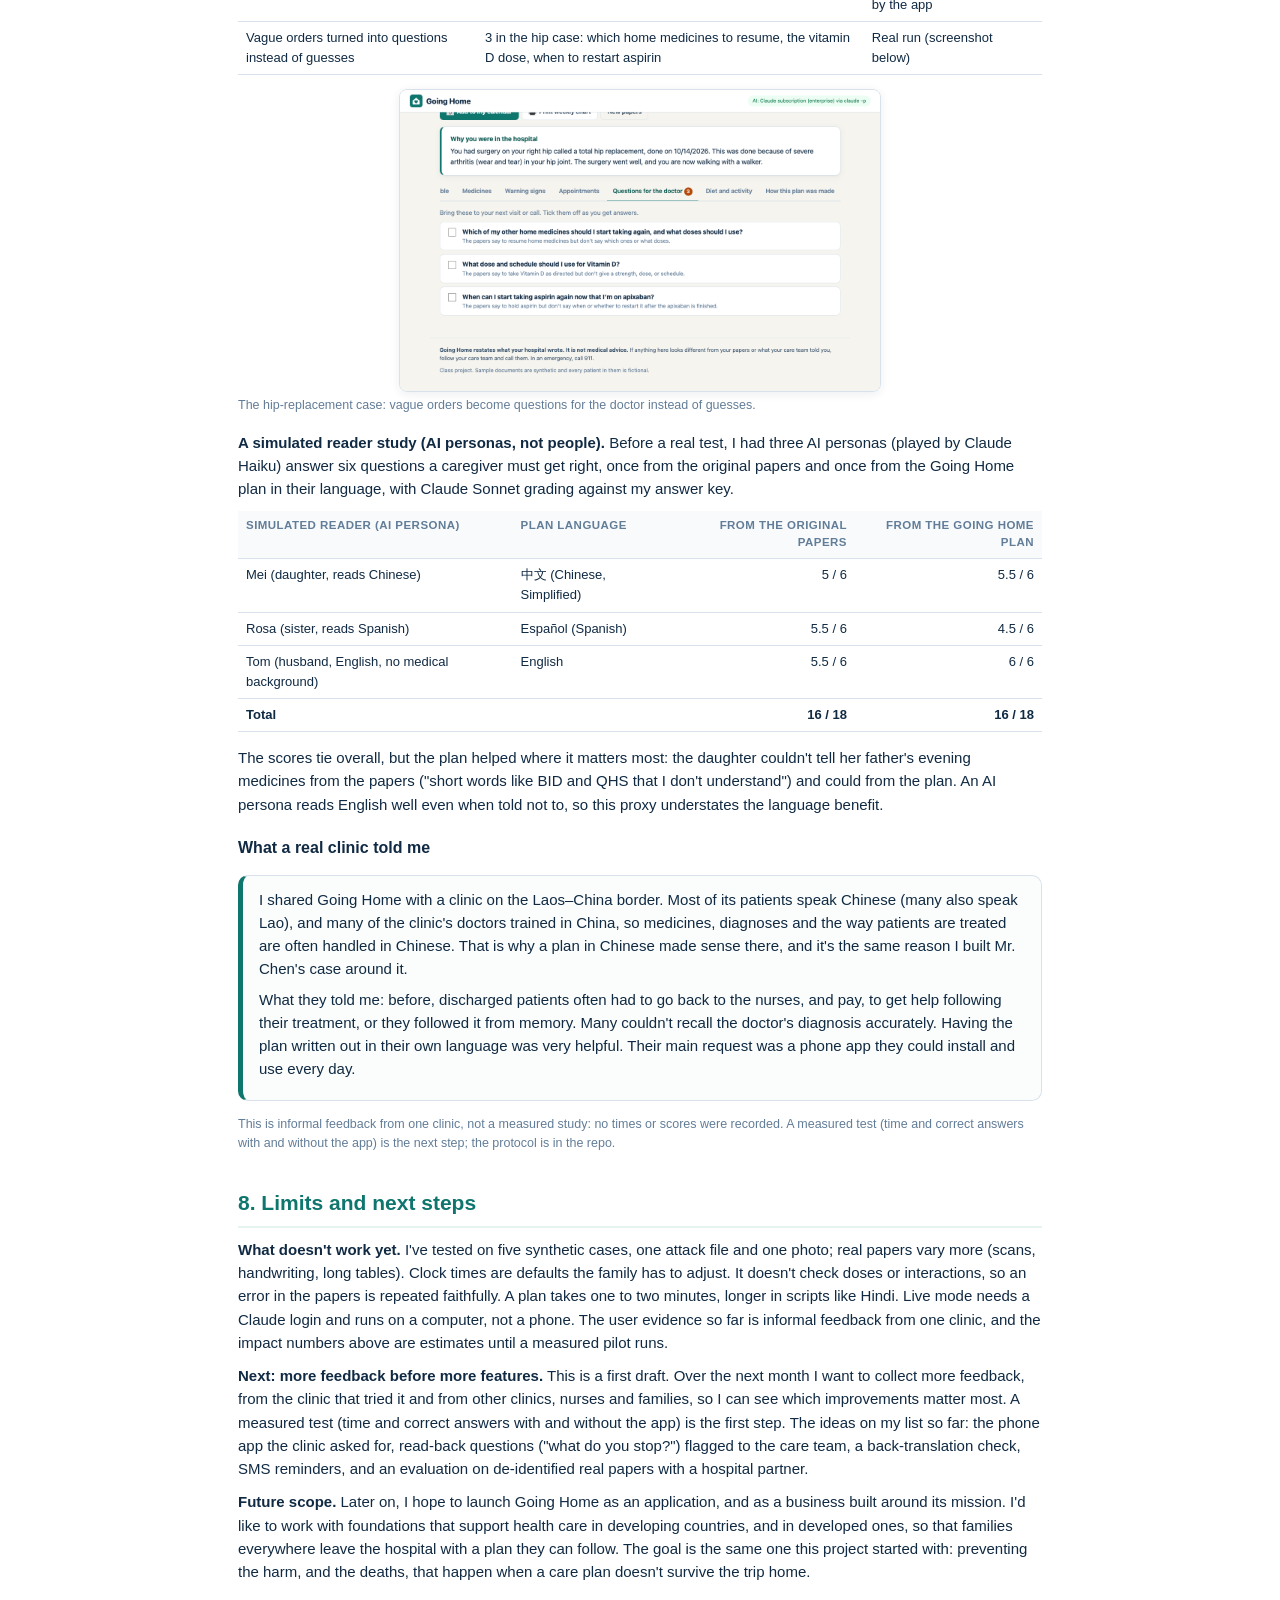
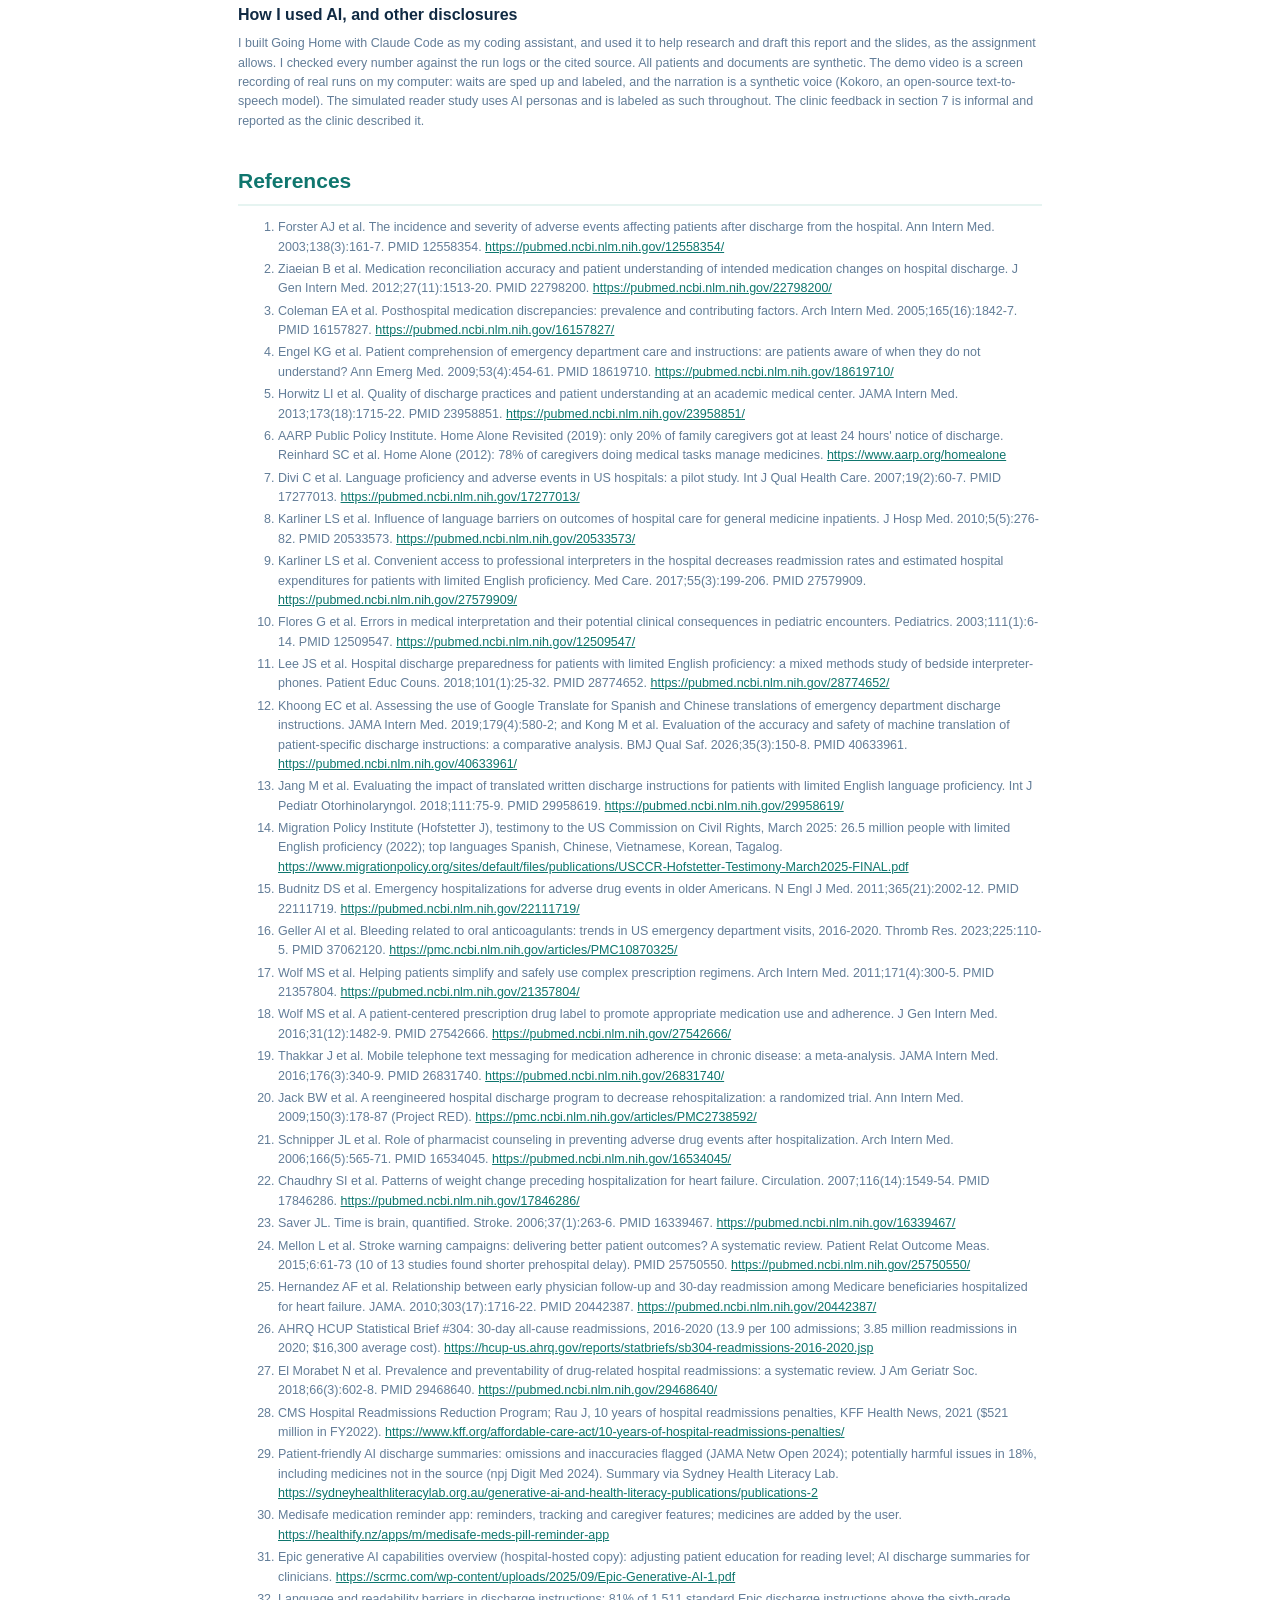
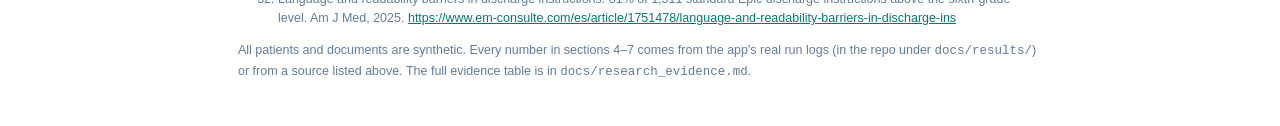
